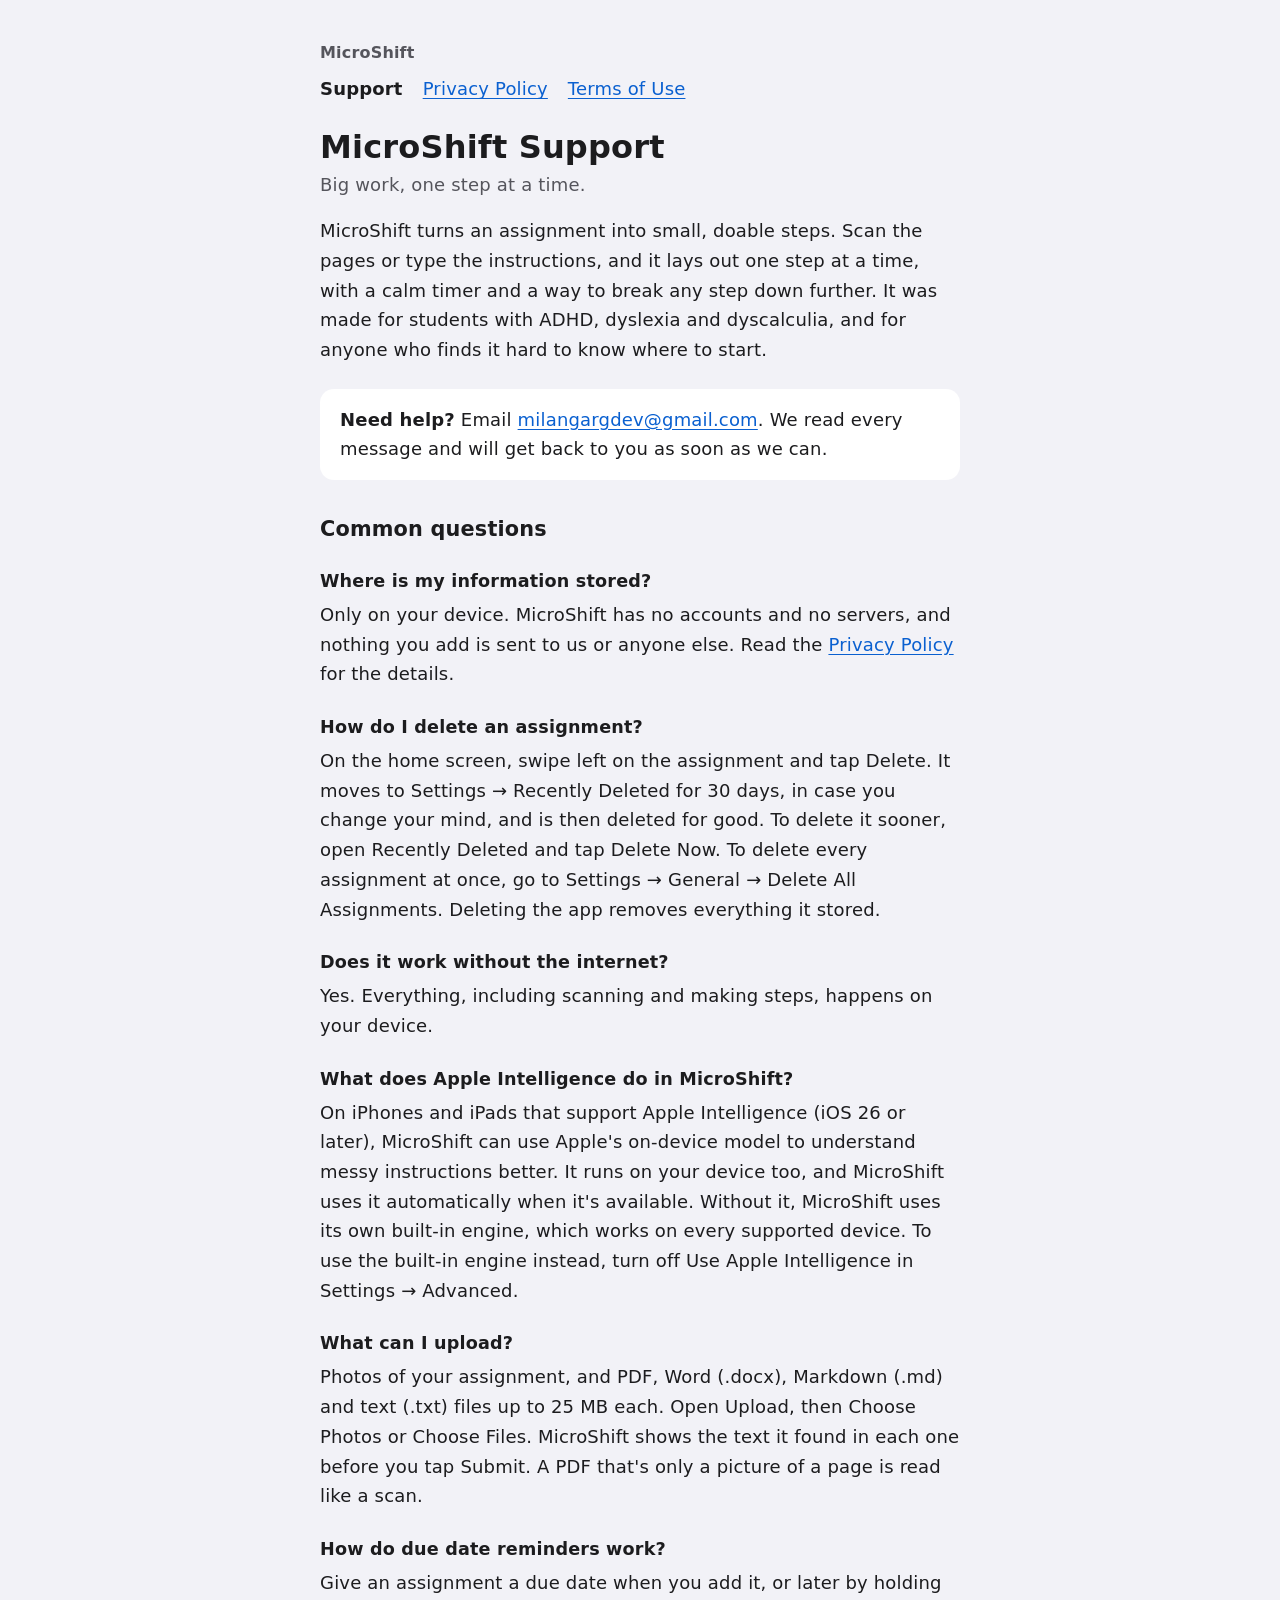
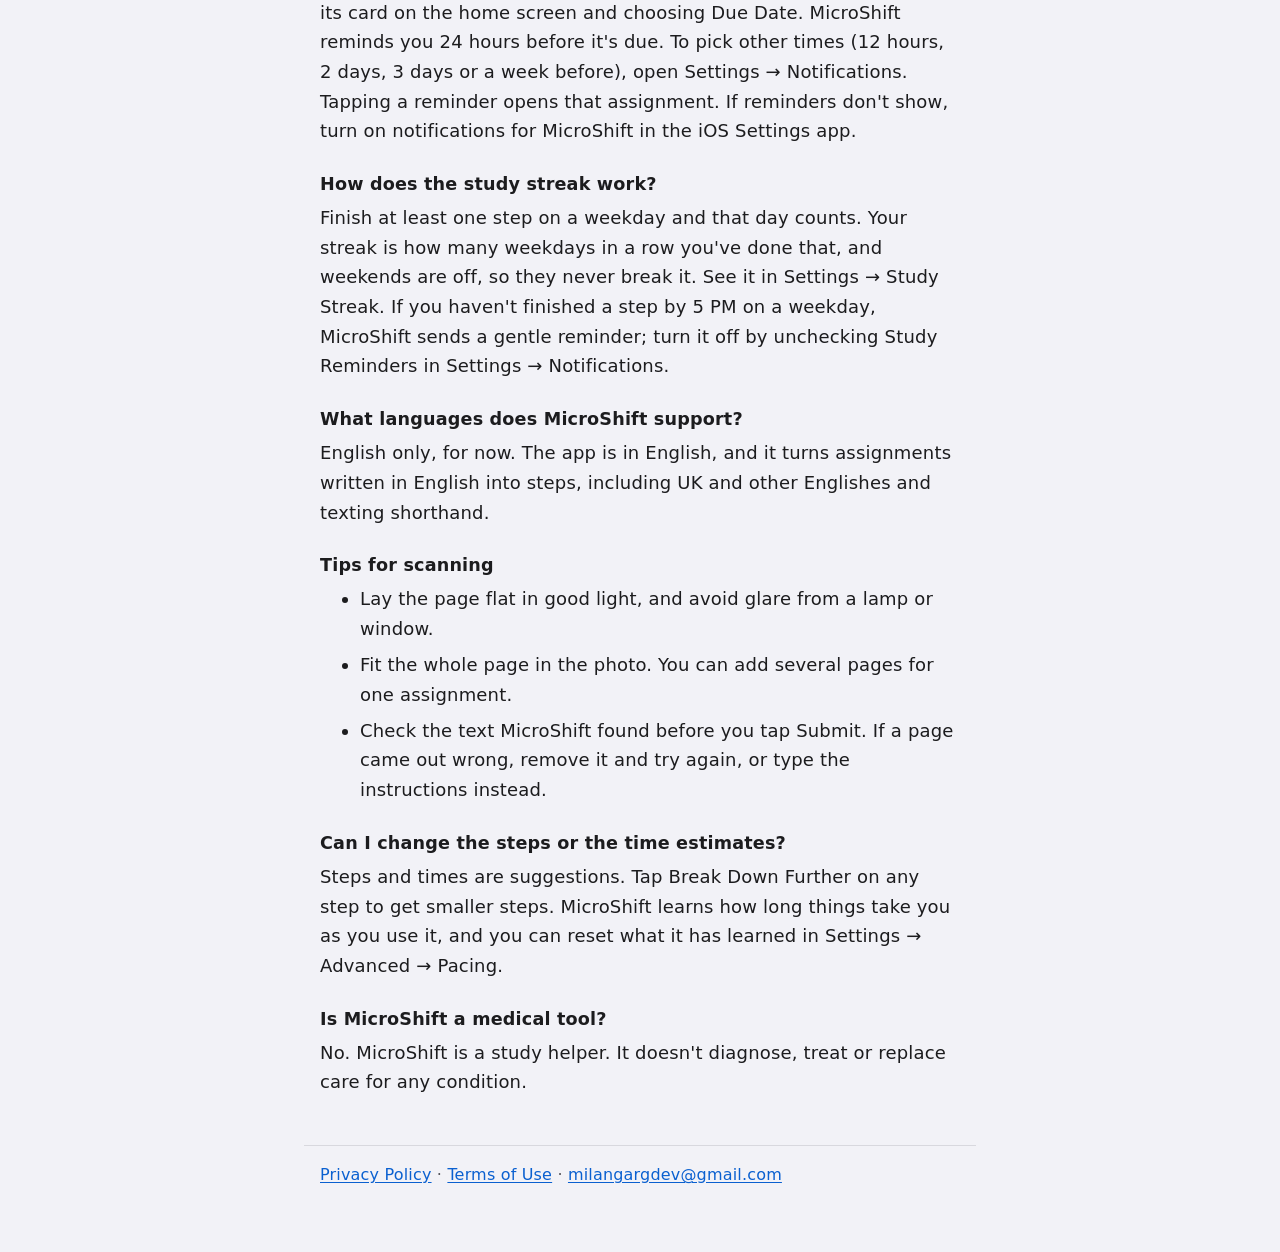
==== index.html @ d4e09f0f "Cover due dates, reminders and the study streak - Privacy policy: due dates and study days are store" ====
<!doctype html>
<html lang="en">
<head>
    <meta charset="utf-8">
    <meta name="viewport" content="width=device-width, initial-scale=1">
    <title>MicroShift Support</title>
    <meta name="description" content="Help and contact for MicroShift, the app that breaks big assignments into small steps.">
    <link rel="stylesheet" href="style.css">
</head>
<body>
    <header>
        <p class="app-name">MicroShift</p>
        <nav aria-label="Pages">
            <a href="./" aria-current="page">Support</a>
            <a href="privacy.html">Privacy Policy</a>
            <a href="terms.html">Terms of Use</a>
        </nav>
    </header>

    <main>
        <h1>MicroShift Support</h1>
        <p class="updated">Big work, one step at a time.</p>

        <p>MicroShift turns an assignment into small, doable steps. Scan the pages or type the instructions, and it lays out
            one step at a time, with a calm timer and a way to break any step down further. It was made for students with
            ADHD, dyslexia and dyscalculia, and for anyone who finds it hard to know where to start.</p>

        <div class="summary">
            <p><strong>Need help?</strong> Email <a href="mailto:milangargdev@gmail.com">milangargdev@gmail.com</a>. We read
                every message and will get back to you as soon as we can.</p>
        </div>

        <h2>Common questions</h2>

        <h3>Where is my information stored?</h3>
        <p>Only on your device. MicroShift has no accounts and no servers, and nothing you add is sent to us or anyone
            else. Read the <a href="privacy.html">Privacy Policy</a> for the details.</p>

        <h3>How do I delete an assignment?</h3>
        <p>On the home screen, swipe left on the assignment and tap Delete. It moves to Settings → Recently Deleted for 30
            days, in case you change your mind, and is then deleted for good. To delete it sooner, open Recently Deleted
            and tap Delete Now. To delete every assignment at once, go to Settings → General → Delete All Assignments.
            Deleting the app removes everything it stored.</p>

        <h3>Does it work without the internet?</h3>
        <p>Yes. Everything, including scanning and making steps, happens on your device.</p>

        <h3>What does Apple Intelligence do in MicroShift?</h3>
        <p>On iPhones and iPads that support Apple Intelligence (iOS 26 or later), MicroShift can use Apple's on-device
            model to understand messy instructions better. It runs on your device too, and MicroShift uses it automatically
            when it's available. Without it, MicroShift uses its own built-in engine, which works on every supported
            device. To use the built-in engine instead, turn off Use Apple Intelligence in Settings → Advanced.</p>

        <h3>What can I upload?</h3>
        <p>Photos of your assignment, and PDF, Word (.docx), Markdown (.md) and text (.txt) files up to 25 MB each. Open
            Upload, then Choose Photos or Choose Files. MicroShift shows the text it found in each one before you tap
            Submit. A PDF that's only a picture of a page is read like a scan.</p>

        <h3>How do due date reminders work?</h3>
        <p>Give an assignment a due date when you add it, or later by holding its card on the home screen and choosing
            Due Date. MicroShift reminds you 24 hours before it's due. To pick other times (12 hours, 2 days, 3 days or a
            week before), open Settings → Notifications. Tapping a reminder opens that assignment. If reminders don't
            show, turn on notifications for MicroShift in the iOS Settings app.</p>

        <h3>How does the study streak work?</h3>
        <p>Finish at least one step on a weekday and that day counts. Your streak is how many weekdays in a row you've
            done that, and weekends are off, so they never break it. See it in Settings → Study Streak. If you haven't
            finished a step by 5 PM on a weekday, MicroShift sends a gentle reminder; turn it off by unchecking Study
            Reminders in Settings → Notifications.</p>

        <h3>What languages does MicroShift support?</h3>
        <p>English only, for now. The app is in English, and it turns assignments written in English into steps,
            including UK and other Englishes and texting shorthand.</p>

        <h3>Tips for scanning</h3>
        <ul>
            <li>Lay the page flat in good light, and avoid glare from a lamp or window.</li>
            <li>Fit the whole page in the photo. You can add several pages for one assignment.</li>
            <li>Check the text MicroShift found before you tap Submit. If a page came out wrong, remove it and try again,
                or type the instructions instead.</li>
        </ul>

        <h3>Can I change the steps or the time estimates?</h3>
        <p>Steps and times are suggestions. Tap Break Down Further on any step to get smaller steps. MicroShift learns how
            long things take you as you use it, and you can reset what it has learned in Settings → Advanced → Pacing.</p>

        <h3>Is MicroShift a medical tool?</h3>
        <p>No. MicroShift is a study helper. It doesn't diagnose, treat or replace care for any condition.</p>
    </main>

    <footer>
        <p><a href="privacy.html">Privacy Policy</a> · <a href="terms.html">Terms of Use</a> ·
            <a href="mailto:milangargdev@gmail.com">milangargdev@gmail.com</a></p>
    </footer>
</body>
</html>
---- style.css ----
/* MicroShift support and legal pages. Plain, high-contrast and easy to
   read: system font, generous spacing, one narrow column. */

:root {
    --text: #1c1c1e;
    --secondary: #55555c;
    --background: #f2f2f7;
    --card: #ffffff;
    --accent: #0a60d0;
    --rule: #d8d8de;
    color-scheme: light dark;
}

@media (prefers-color-scheme: dark) {
    :root {
        --text: #f2f2f7;
        --secondary: #b4b4bc;
        --background: #000000;
        --card: #1c1c1e;
        --accent: #5aa9ff;
        --rule: #3a3a3e;
    }
}

* {
    box-sizing: border-box;
}

body {
    margin: 0;
    background: var(--background);
    color: var(--text);
    font-family: -apple-system, BlinkMacSystemFont, "Segoe UI", system-ui, sans-serif;
    font-size: 1.125rem;
    line-height: 1.65;
    letter-spacing: 0.01em;
}

header,
main,
footer {
    max-width: 42rem;
    margin: 0 auto;
    padding: 0 16px;
}

header {
    padding-top: 2.5rem;
}

.app-name {
    margin: 0;
    font-size: 1rem;
    font-weight: 600;
    color: var(--secondary);
}

nav {
    display: flex;
    flex-wrap: wrap;
    gap: 0.25rem 1.25rem;
    margin-top: 0.5rem;
}

nav a[aria-current="page"] {
    color: var(--text);
    text-decoration: none;
    font-weight: 600;
}

h1 {
    font-size: 2rem;
    line-height: 1.2;
    margin: 1.5rem 0 0.25rem;
}

h2 {
    font-size: 1.3rem;
    line-height: 1.3;
    margin: 2.25rem 0 0.5rem;
}

h3 {
    font-size: 1.1rem;
    margin: 1.5rem 0 0.25rem;
}

p,
ul {
    margin: 0 0 1rem;
}

li {
    margin-bottom: 0.4rem;
}

a {
    color: var(--accent);
    text-underline-offset: 0.15em;
}

.updated {
    color: var(--secondary);
    margin-top: 0;
}

.summary {
    background: var(--card);
    border-radius: 14px;
    padding: 1rem 1.25rem;
    margin: 1.5rem 0;
}

.summary p:last-child,
.summary ul:last-child {
    margin-bottom: 0;
}

footer {
    border-top: 1px solid var(--rule);
    margin-top: 3rem;
    padding-top: 1rem;
    padding-bottom: 3rem;
    color: var(--secondary);
    font-size: 1rem;
}
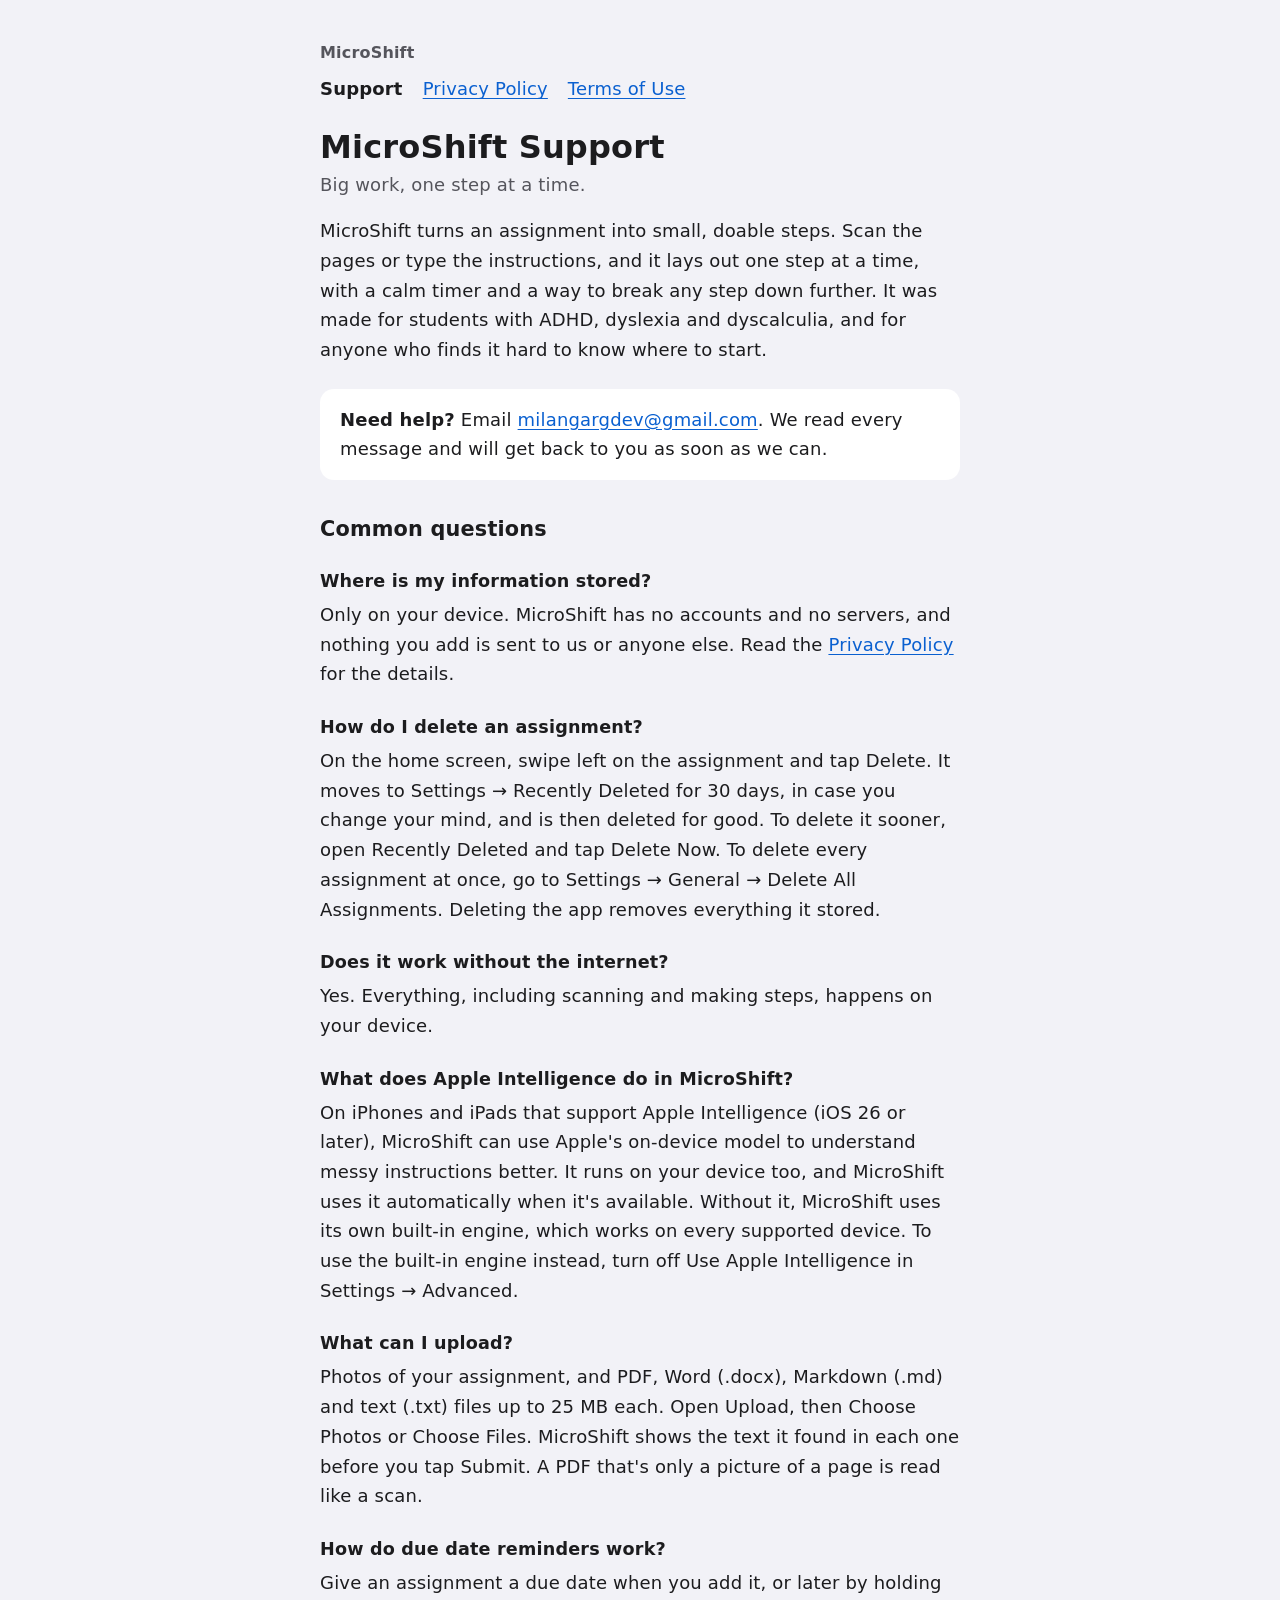
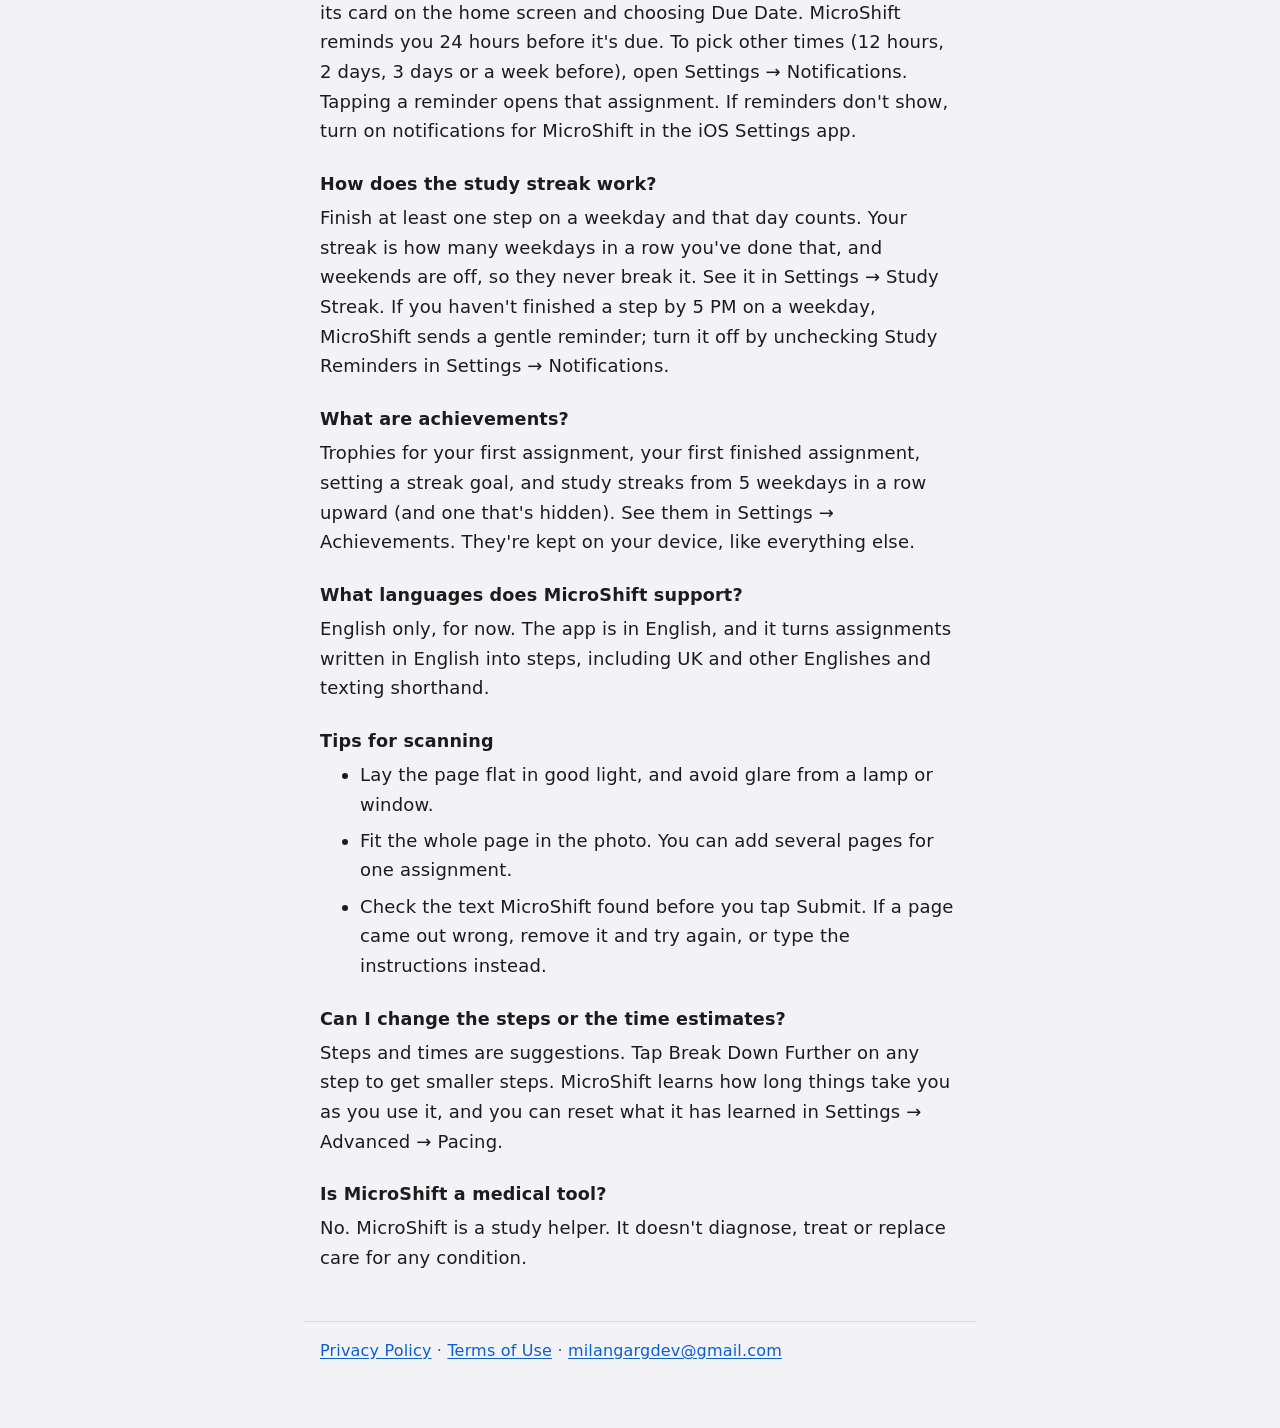
==== commit dcb1d54d: "Cover achievements and the streak goal - Privacy policy: the streak goal and earned achievements are" ====
--- a/index.html
+++ b/index.html
@@ -68,6 +68,11 @@
             finished a step by 5 PM on a weekday, MicroShift sends a gentle reminder; turn it off by unchecking Study
             Reminders in Settings → Notifications.</p>
 
+        <h3>What are achievements?</h3>
+        <p>Trophies for your first assignment, your first finished assignment, setting a streak goal, and study streaks
+            from 5 weekdays in a row upward (and one that's hidden). See them in Settings → Achievements. They're kept on
+            your device, like everything else.</p>
+
         <h3>What languages does MicroShift support?</h3>
         <p>English only, for now. The app is in English, and it turns assignments written in English into steps,
             including UK and other Englishes and texting shorthand.</p>
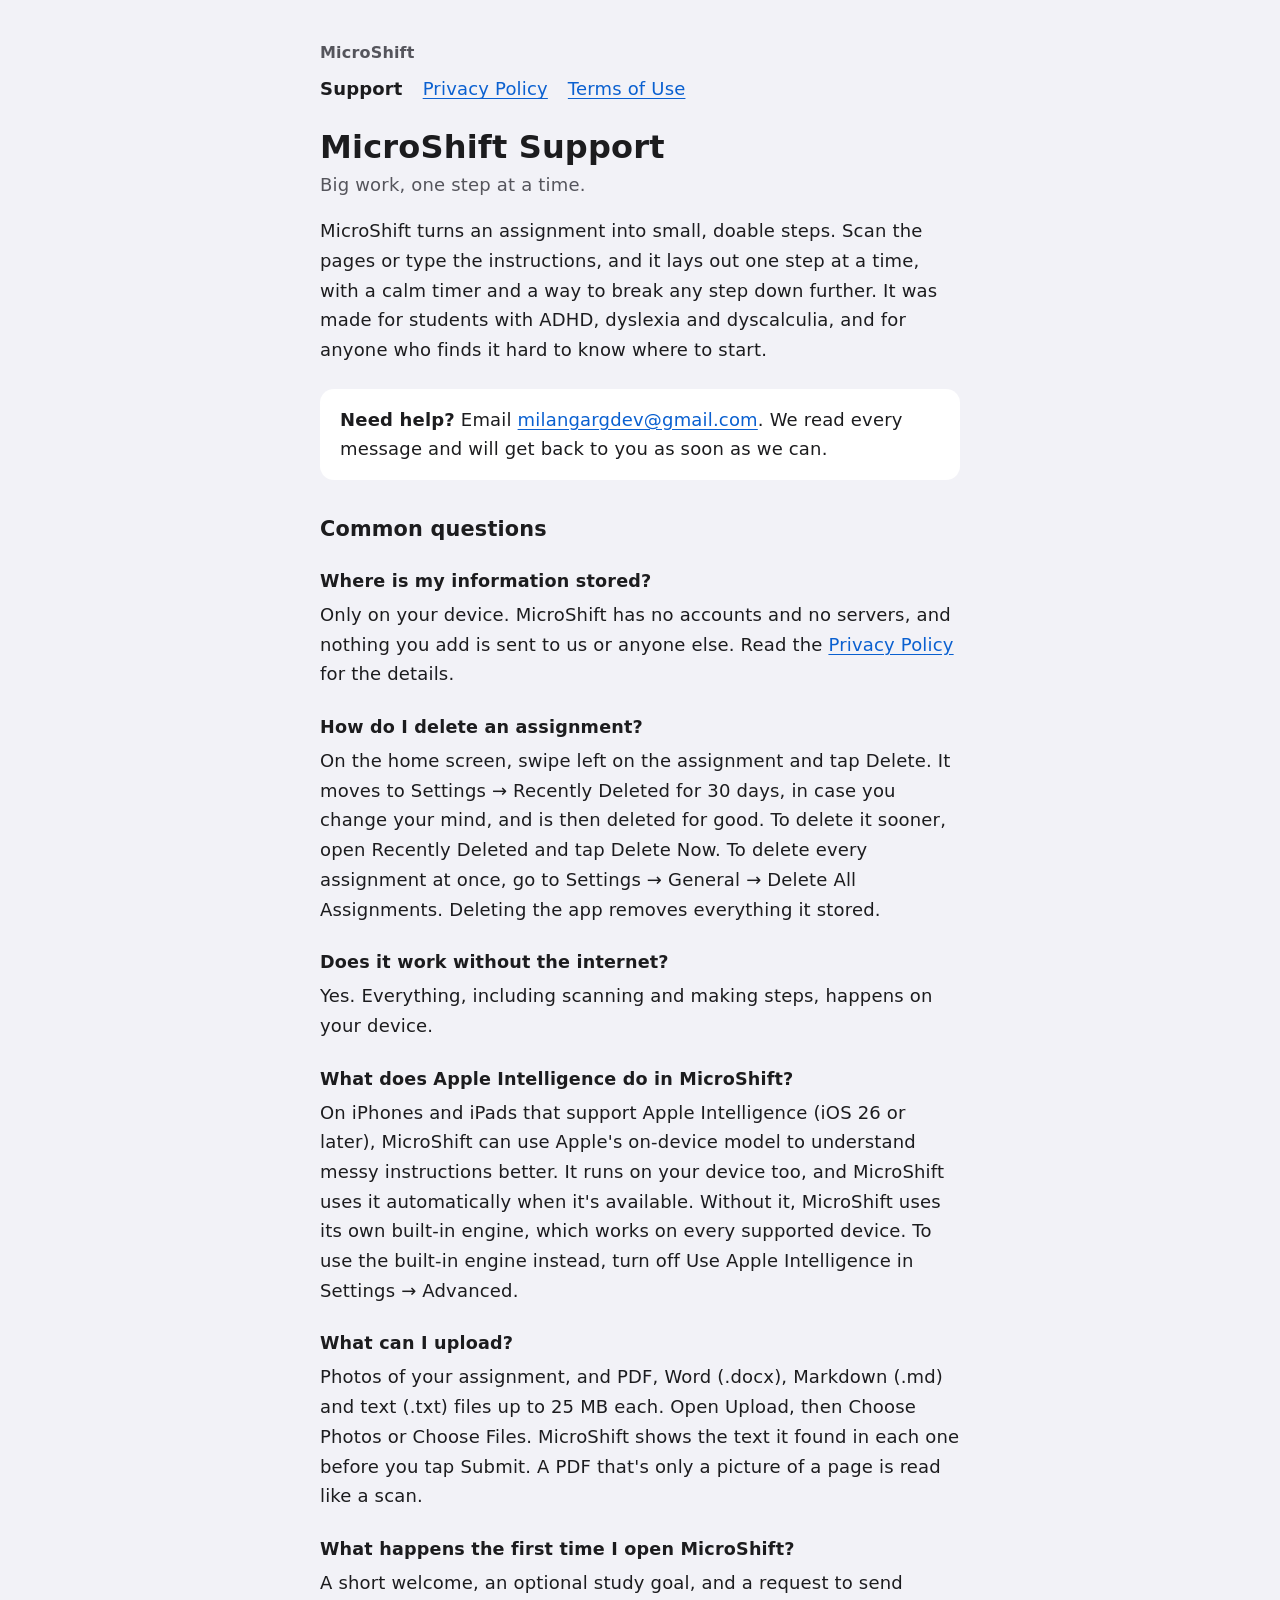
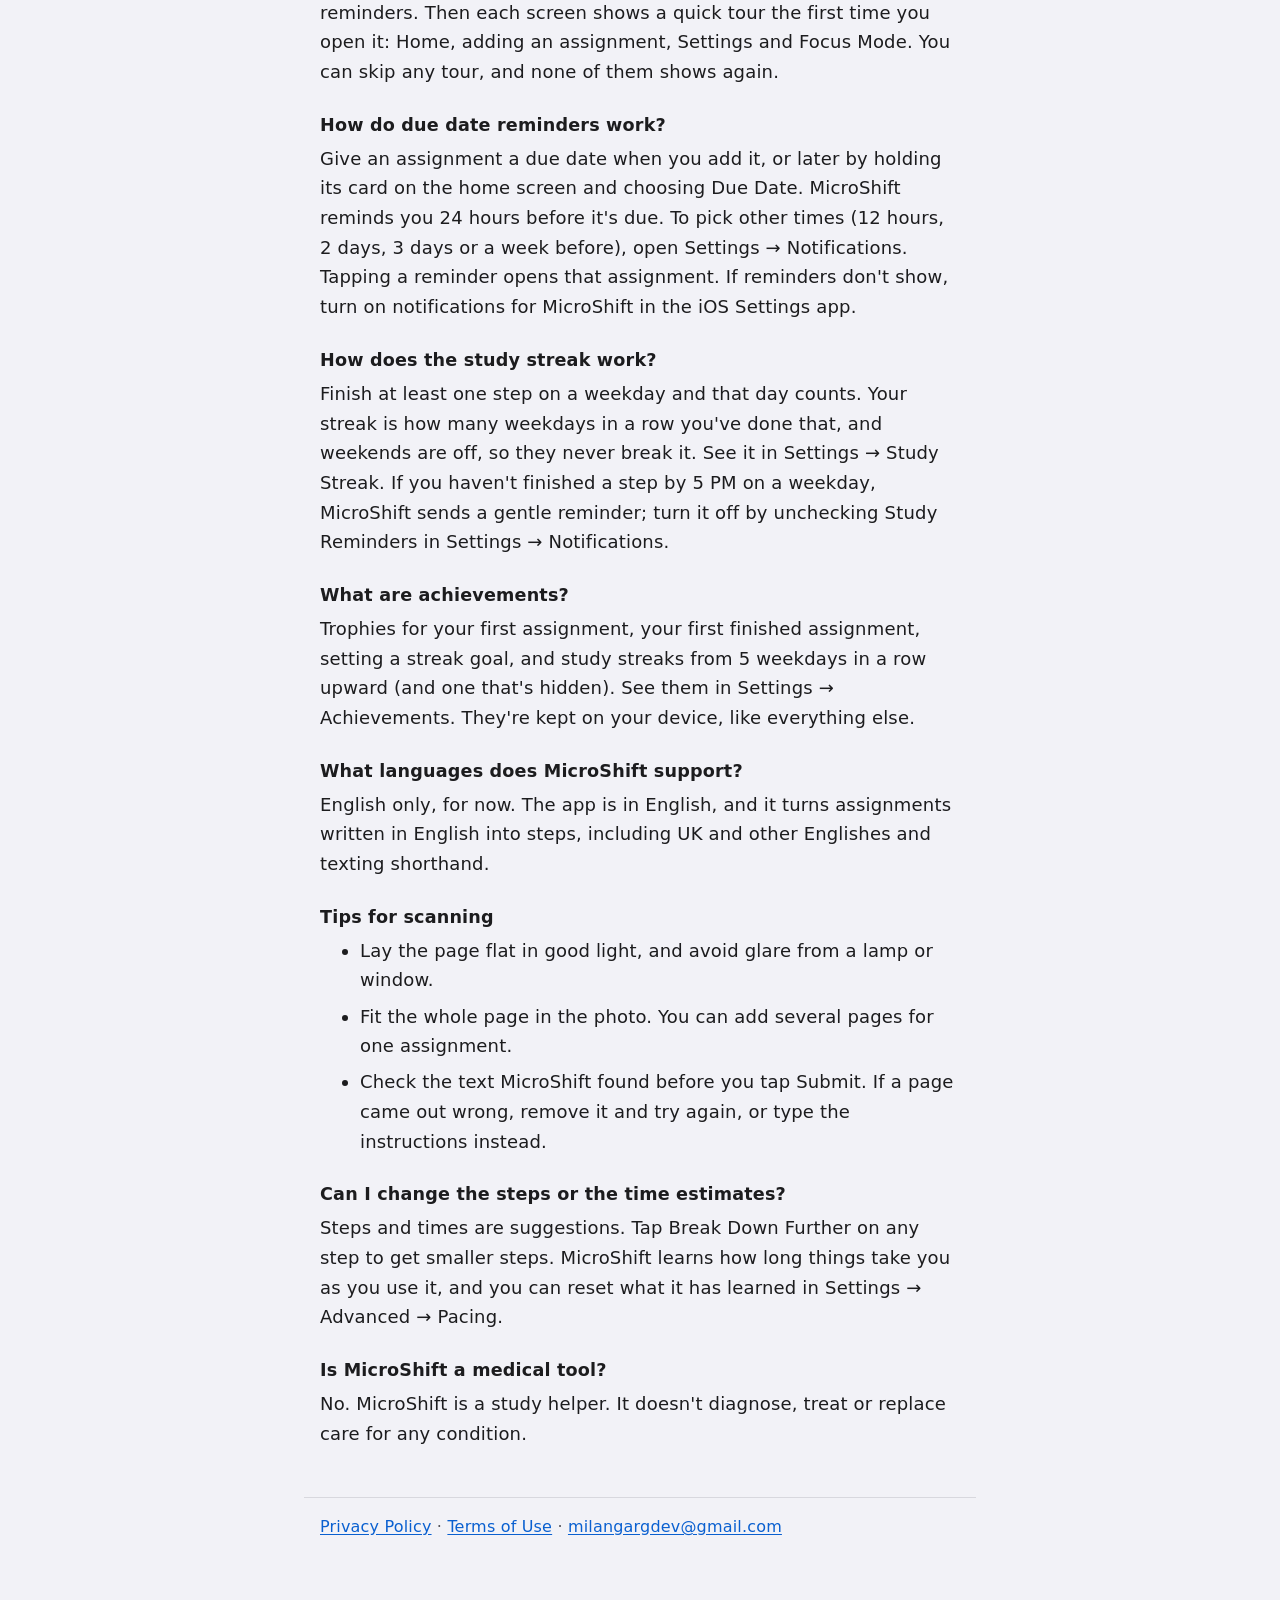
==== commit 6932c71c: "Add a first-launch note to the FAQ Co-Authored-By: Claude Opus 5.5 <noreply@anthropic.com>" ====
--- a/index.html
+++ b/index.html
@@ -56,6 +56,11 @@
             Upload, then Choose Photos or Choose Files. MicroShift shows the text it found in each one before you tap
             Submit. A PDF that's only a picture of a page is read like a scan.</p>
 
+        <h3>What happens the first time I open MicroShift?</h3>
+        <p>A short welcome, an optional study goal, and a request to send reminders. Then each screen shows a quick tour
+            the first time you open it: Home, adding an assignment, Settings and Focus Mode. You can skip any tour, and
+            none of them shows again.</p>
+
         <h3>How do due date reminders work?</h3>
         <p>Give an assignment a due date when you add it, or later by holding its card on the home screen and choosing
             Due Date. MicroShift reminds you 24 hours before it's due. To pick other times (12 hours, 2 days, 3 days or a
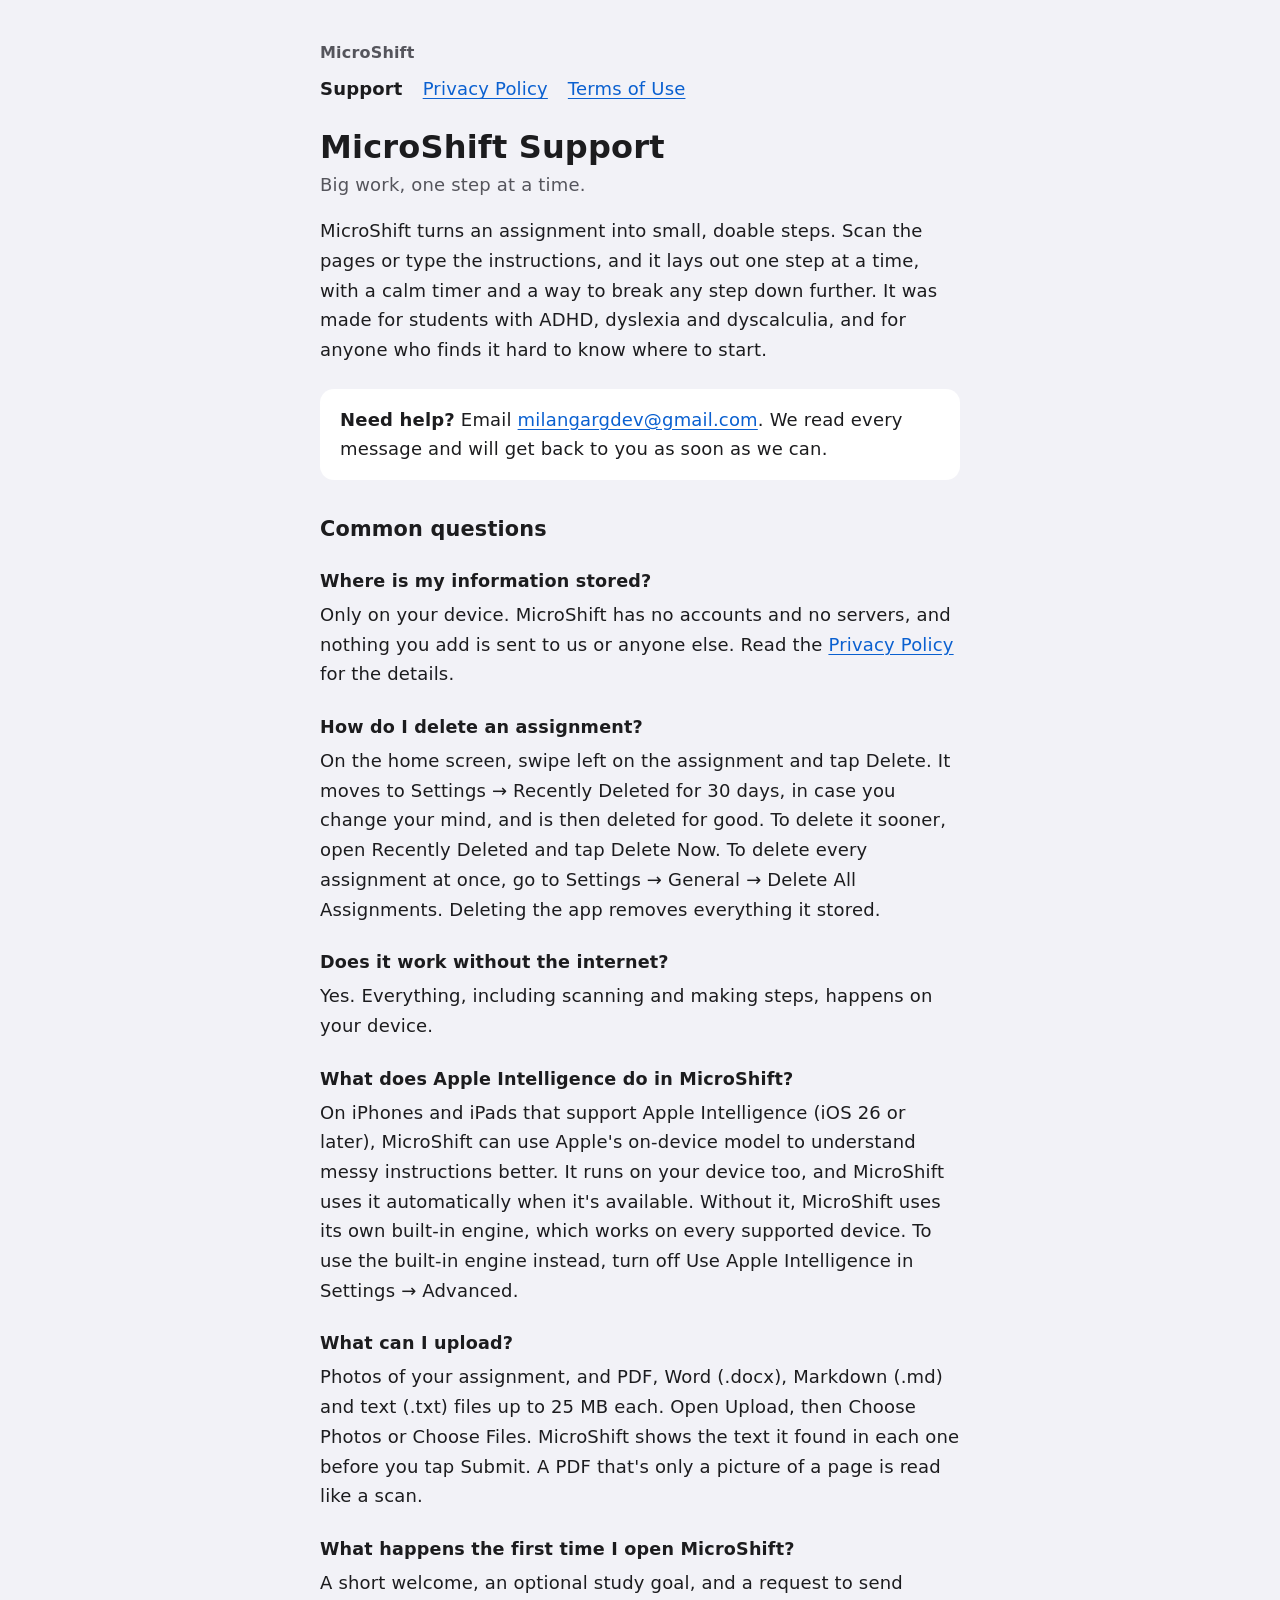
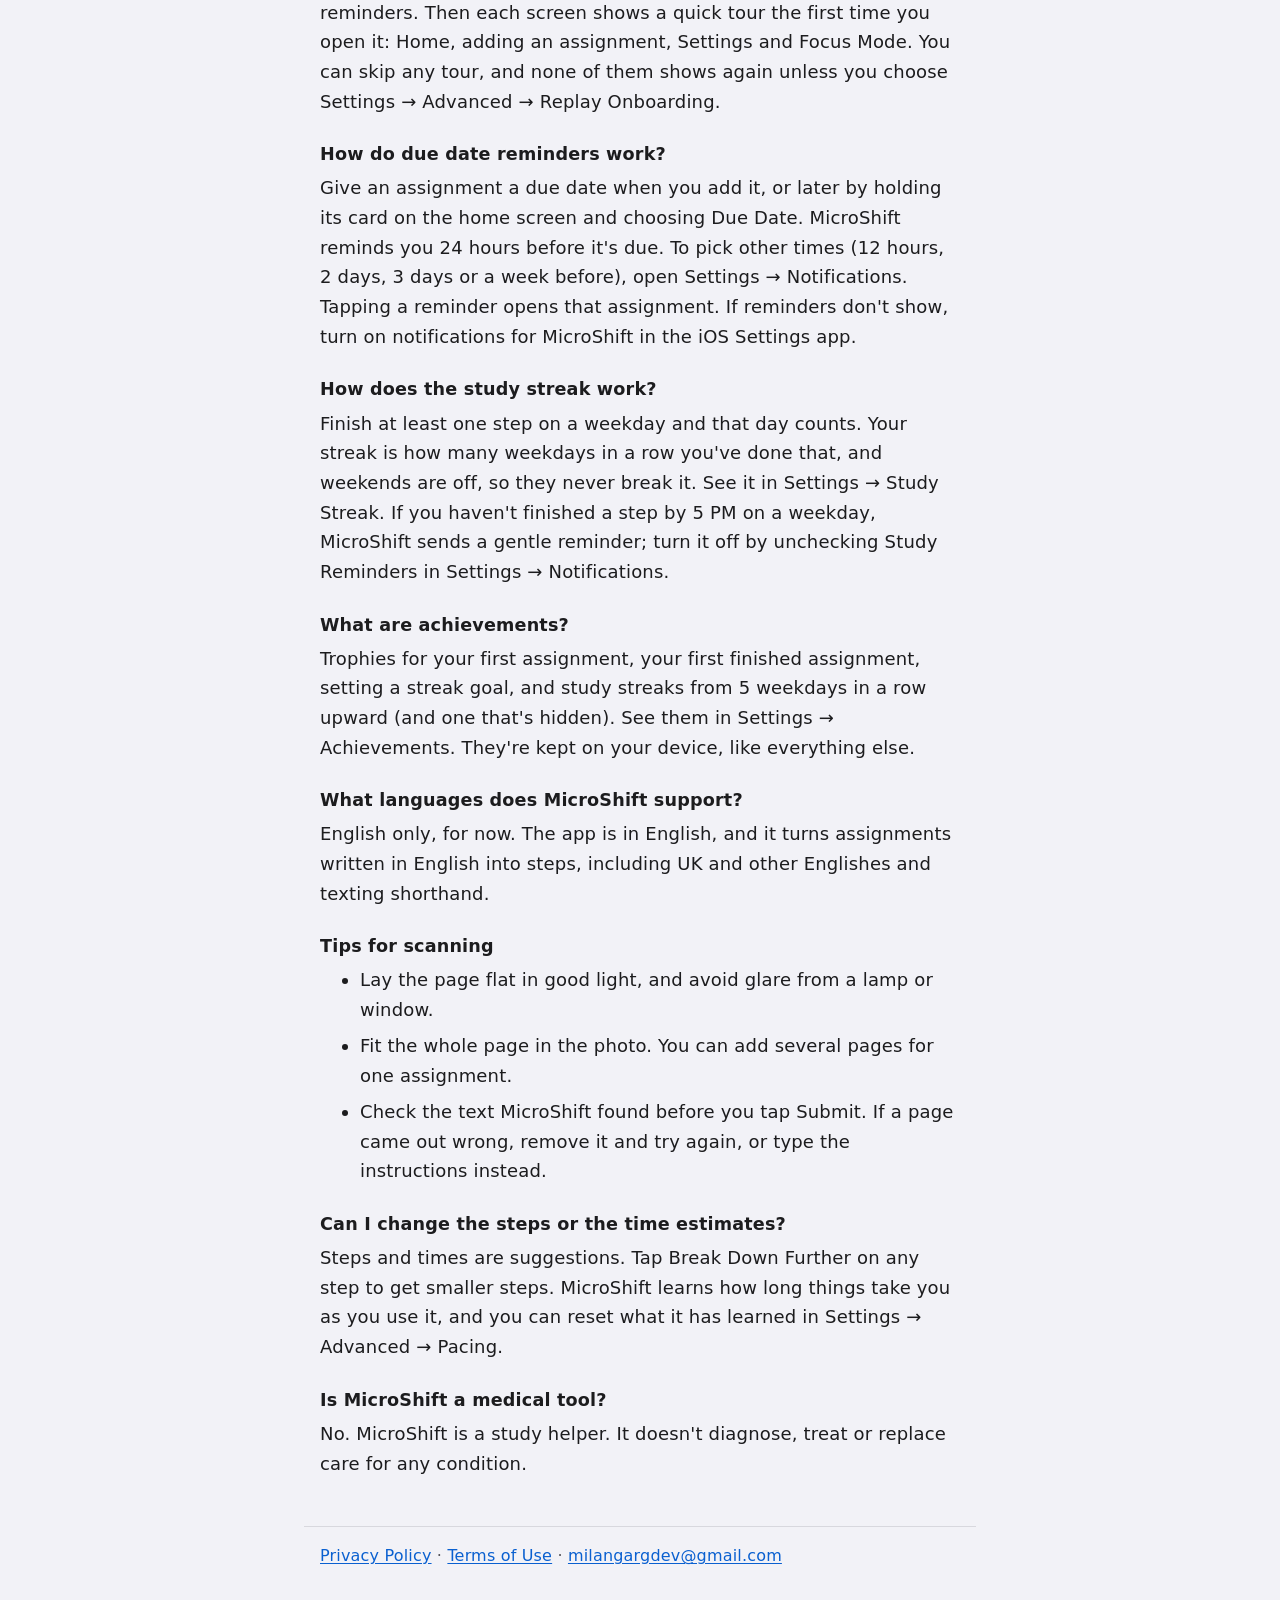
==== commit 8ebf5590: "FAQ: Replay Onboarding is in Settings → Advanced Co-Authored-By: Claude Opus 5.5 <noreply@anthropic." ====
--- a/index.html
+++ b/index.html
@@ -59,7 +59,7 @@
         <h3>What happens the first time I open MicroShift?</h3>
         <p>A short welcome, an optional study goal, and a request to send reminders. Then each screen shows a quick tour
             the first time you open it: Home, adding an assignment, Settings and Focus Mode. You can skip any tour, and
-            none of them shows again.</p>
+            none of them shows again unless you choose Settings → Advanced → Replay Onboarding.</p>
 
         <h3>How do due date reminders work?</h3>
         <p>Give an assignment a due date when you add it, or later by holding its card on the home screen and choosing
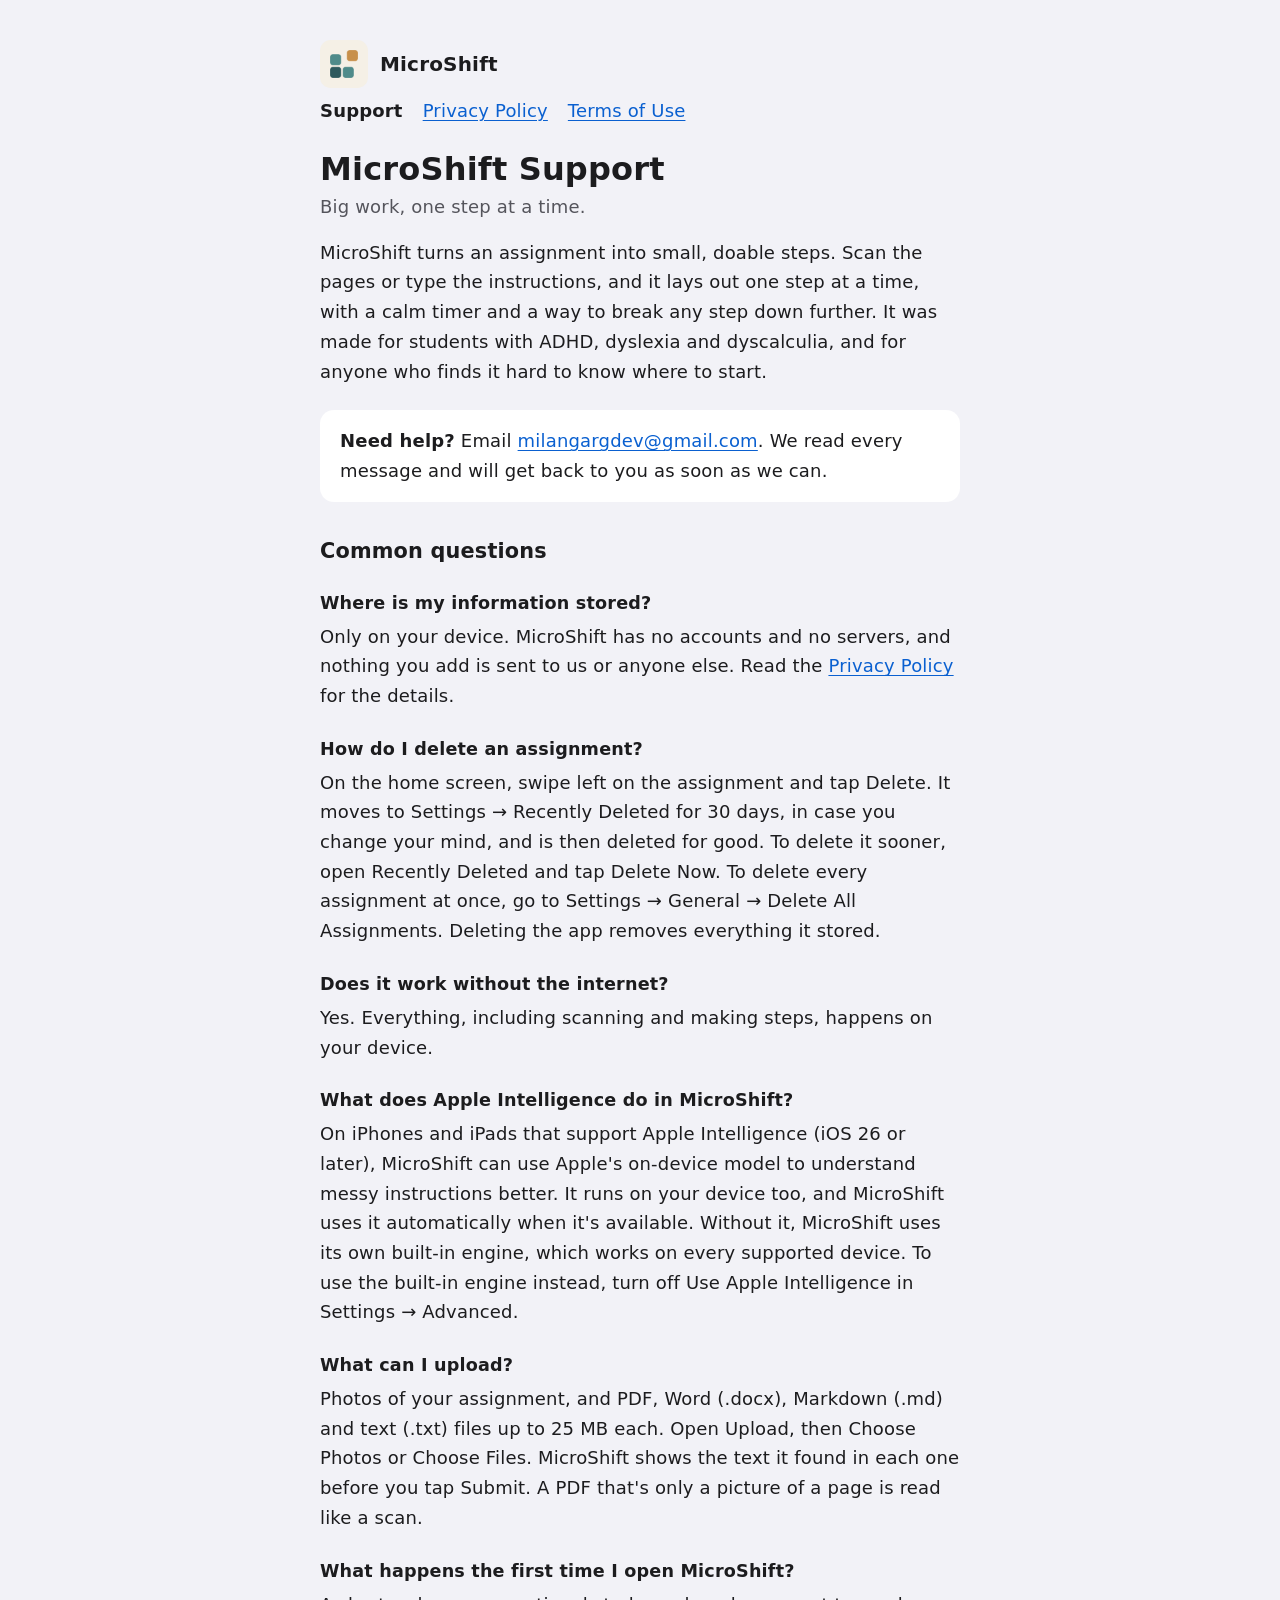
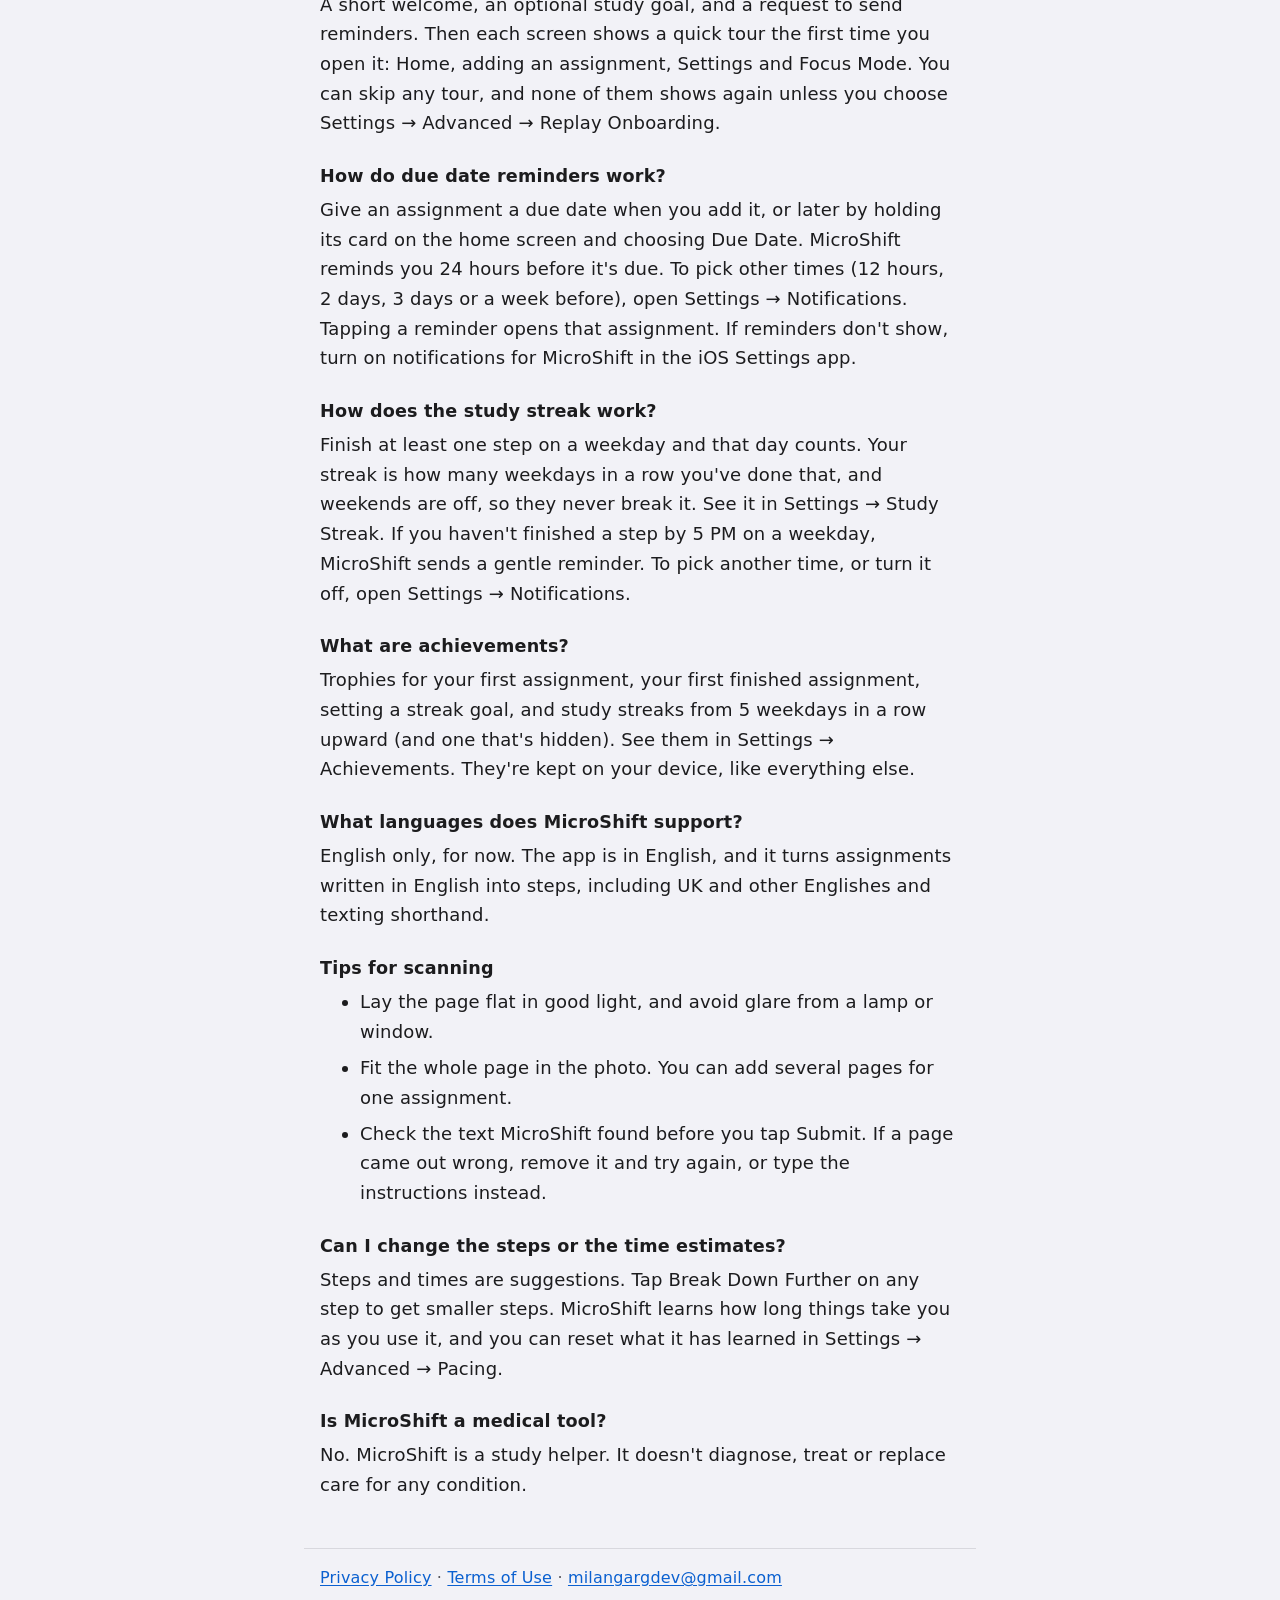
==== commit 1d18eb71: "Add the MicroShift logo, and the study reminder's chosen time Each page's header shows the app's log" ====
--- a/index.html
+++ b/index.html
@@ -6,10 +6,20 @@
     <title>MicroShift Support</title>
     <meta name="description" content="Help and contact for MicroShift, the app that breaks big assignments into small steps.">
     <link rel="stylesheet" href="style.css">
+    <link rel="icon" type="image/png" href="images/favicon-light.png" media="(prefers-color-scheme: light)">
+    <link rel="icon" type="image/png" href="images/favicon-dark.png" media="(prefers-color-scheme: dark)">
+    <link rel="apple-touch-icon" href="images/apple-touch-icon.png">
 </head>
 <body>
     <header>
-        <p class="app-name">MicroShift</p>
+        <p class="app-name">
+            <!-- The app's logo, light or dark to match the device. The name beside it says what it is. -->
+            <picture>
+                <source srcset="images/logo-dark.png" media="(prefers-color-scheme: dark)">
+                <img src="images/logo-light.png" alt="" width="48" height="48">
+            </picture>
+            MicroShift
+        </p>
         <nav aria-label="Pages">
             <a href="./" aria-current="page">Support</a>
             <a href="privacy.html">Privacy Policy</a>
@@ -70,8 +80,8 @@
         <h3>How does the study streak work?</h3>
         <p>Finish at least one step on a weekday and that day counts. Your streak is how many weekdays in a row you've
             done that, and weekends are off, so they never break it. See it in Settings → Study Streak. If you haven't
-            finished a step by 5 PM on a weekday, MicroShift sends a gentle reminder; turn it off by unchecking Study
-            Reminders in Settings → Notifications.</p>
+            finished a step by 5 PM on a weekday, MicroShift sends a gentle reminder. To pick another time, or turn it
+            off, open Settings → Notifications.</p>
 
         <h3>What are achievements?</h3>
         <p>Trophies for your first assignment, your first finished assignment, setting a streak goal, and study streaks
--- a/style.css
+++ b/style.css
@@ -49,10 +49,21 @@
 }
 
 .app-name {
+    display: flex;
+    align-items: center;
+    gap: 0.75rem;
     margin: 0;
-    font-size: 1rem;
+    font-size: 1.25rem;
     font-weight: 600;
-    color: var(--secondary);
+    color: var(--text);
+}
+
+/* Rounded like the app icon on a Home Screen. */
+.app-name img {
+    display: block;
+    width: 48px;
+    height: 48px;
+    border-radius: 22.5%;
 }
 
 nav {
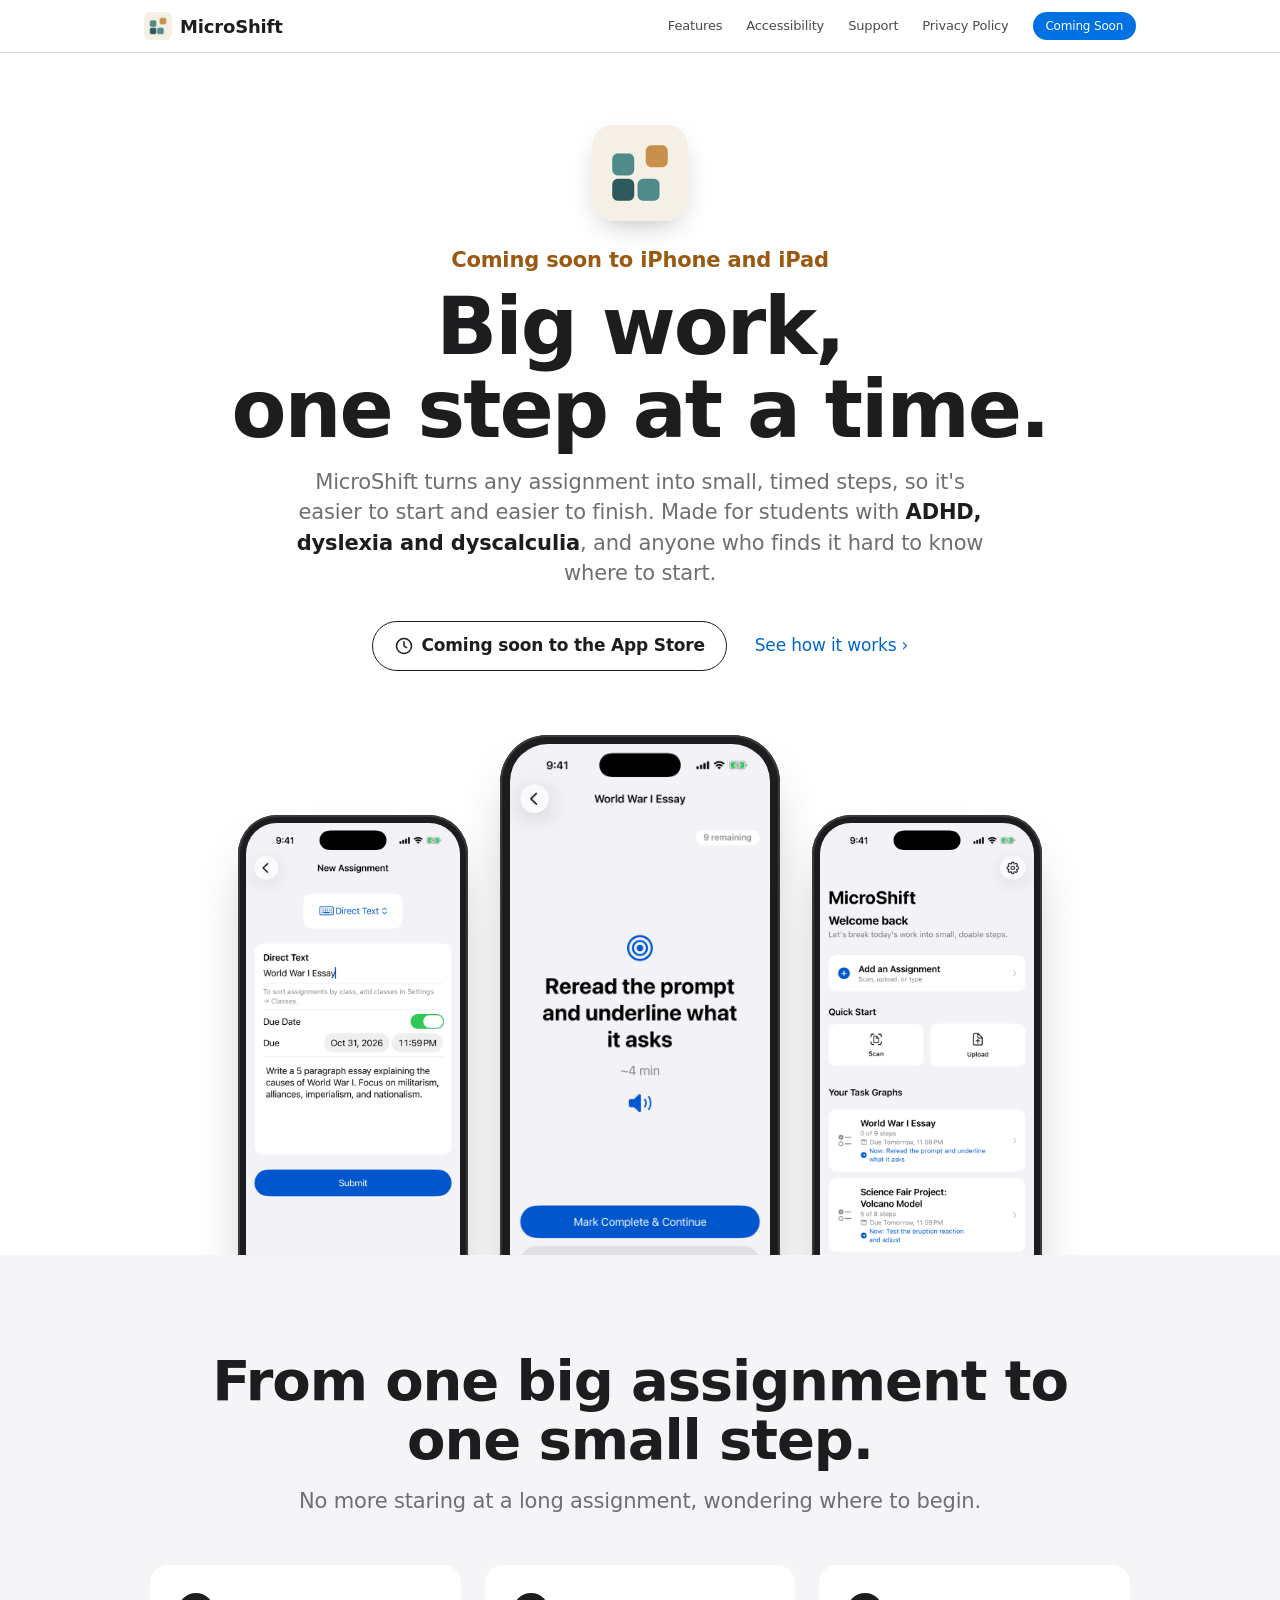
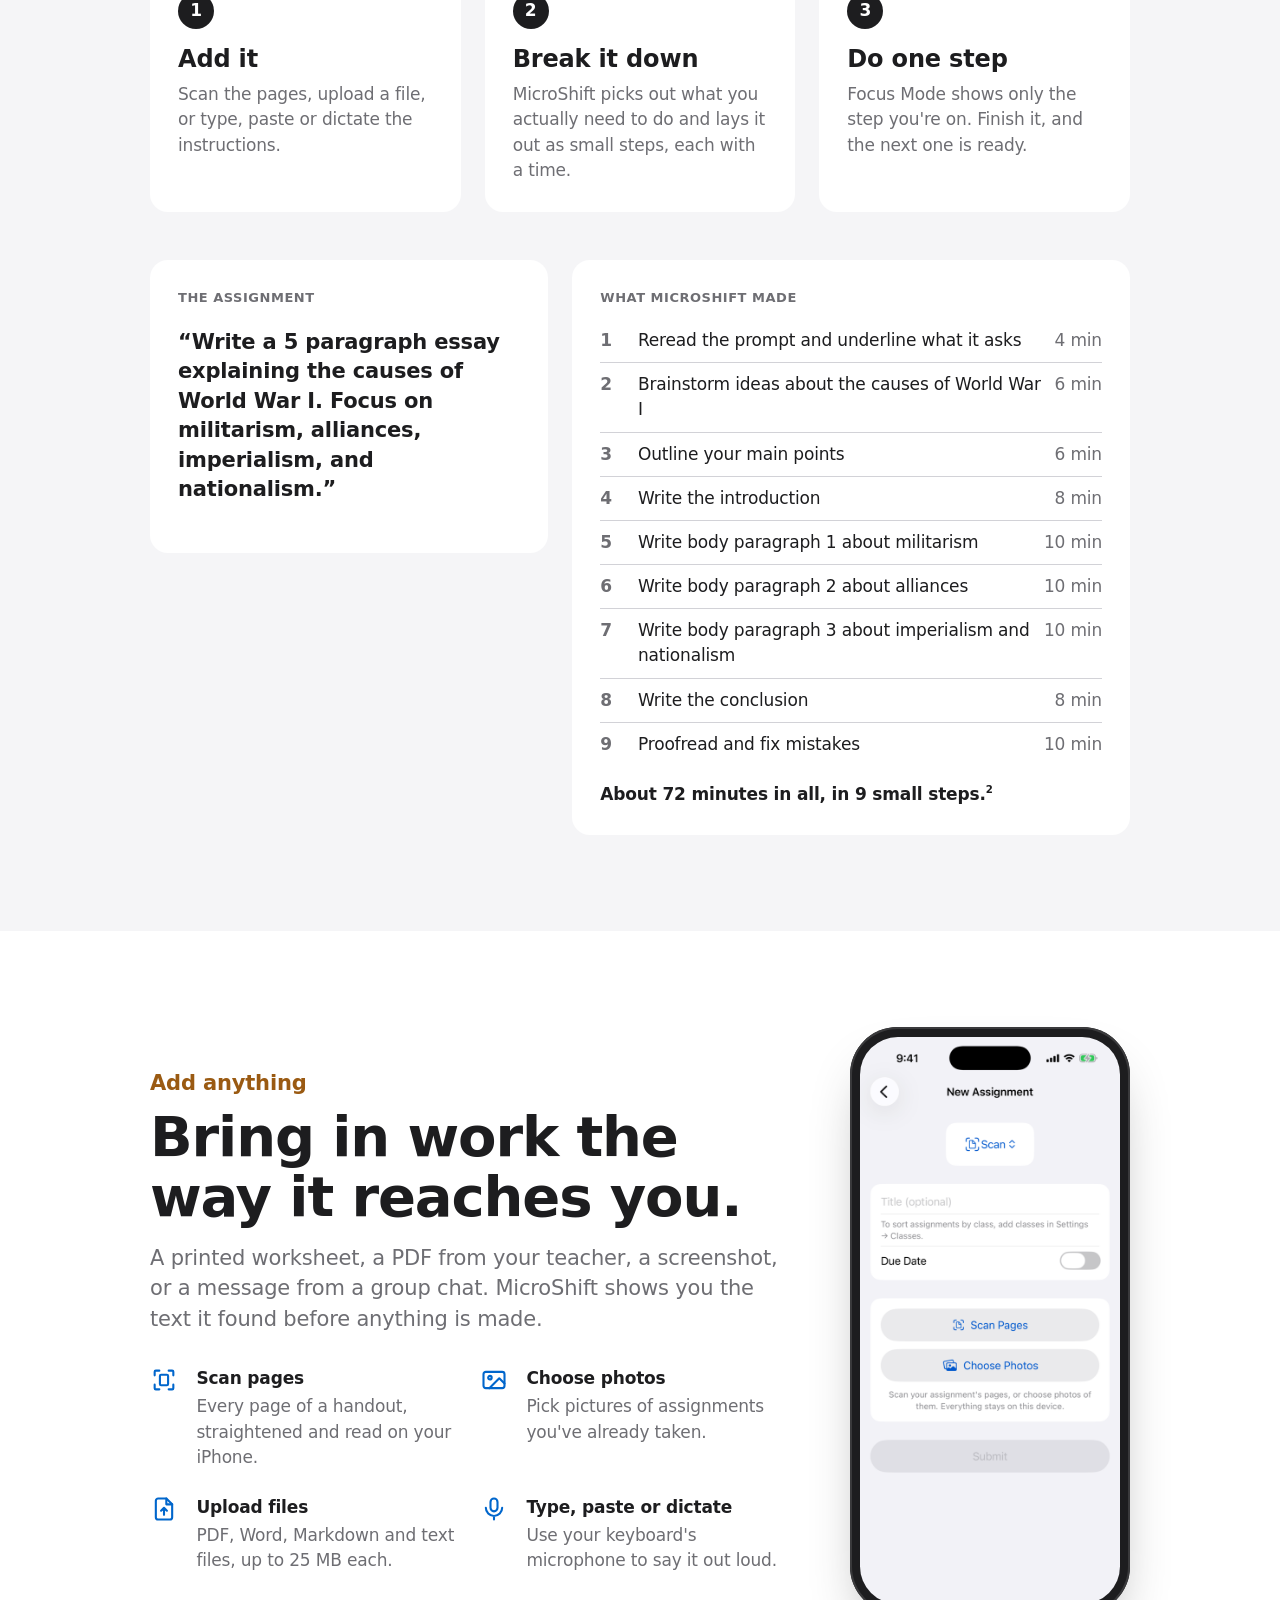
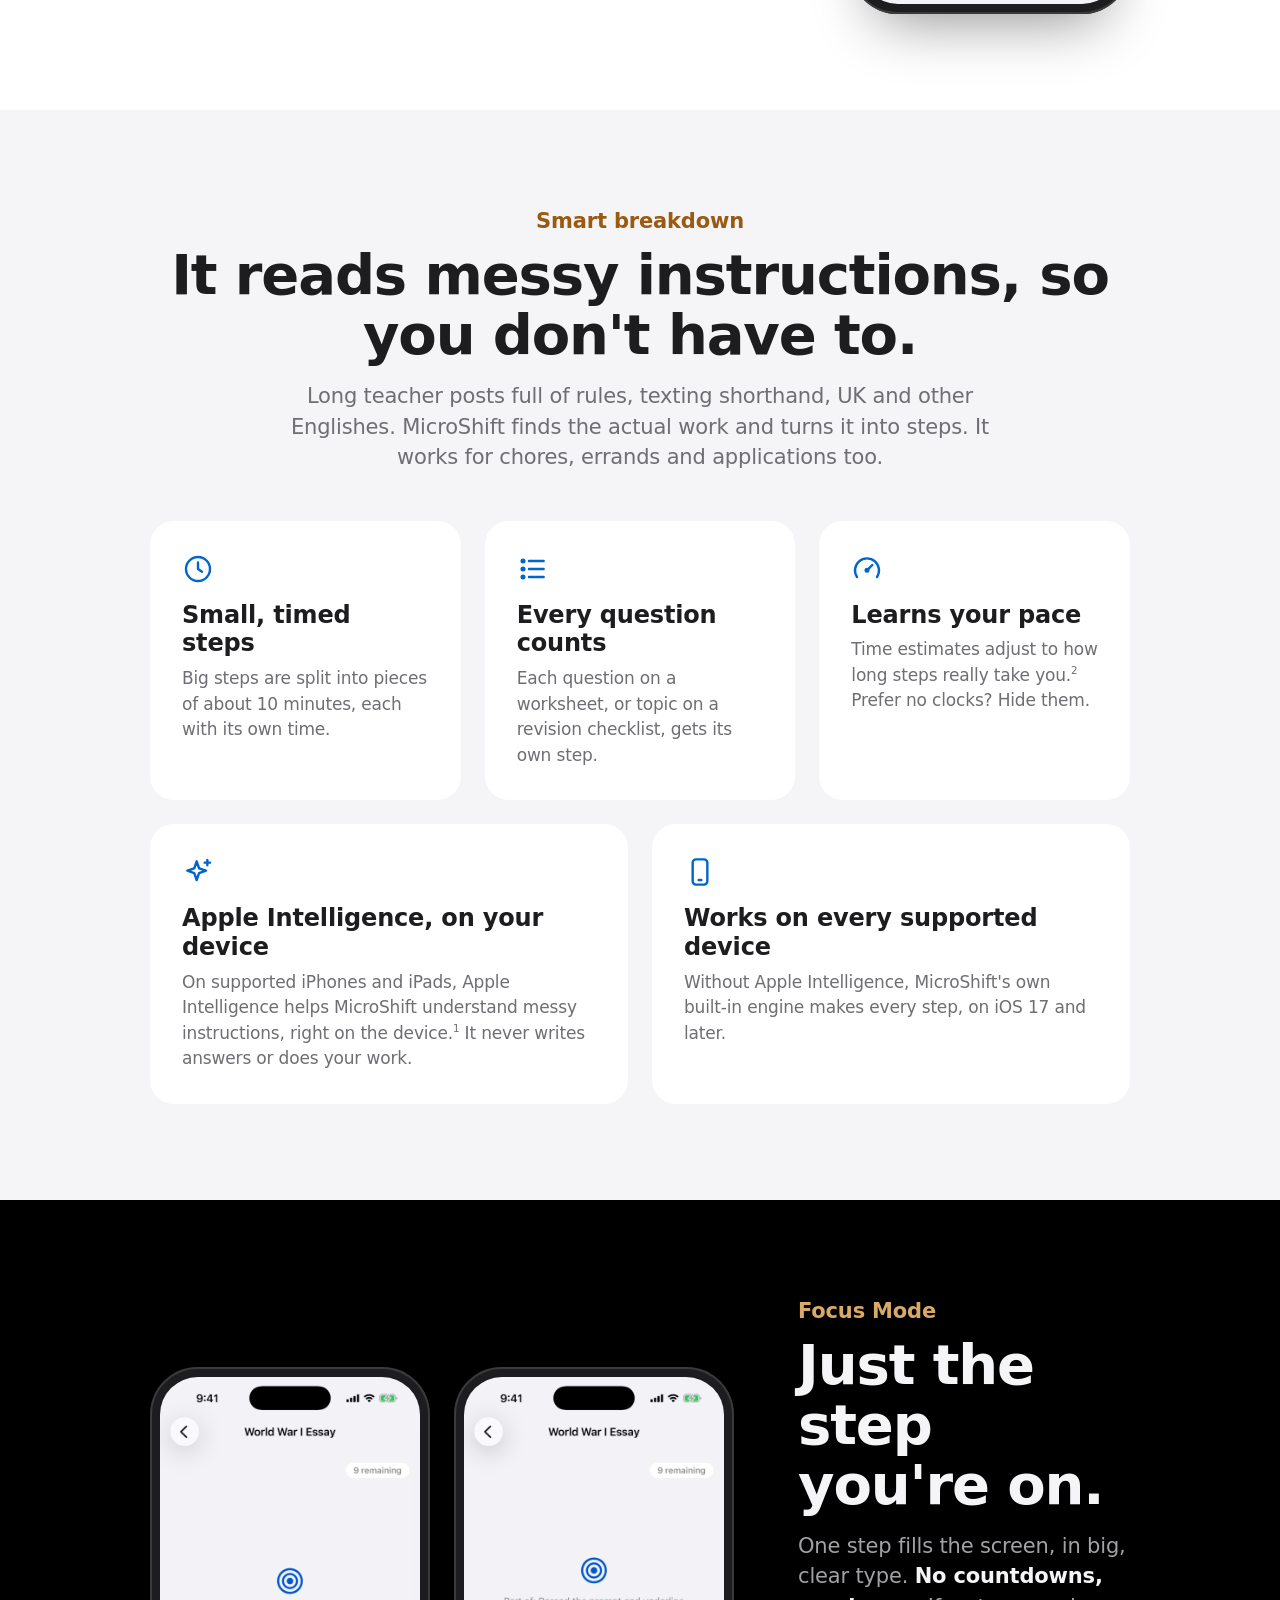
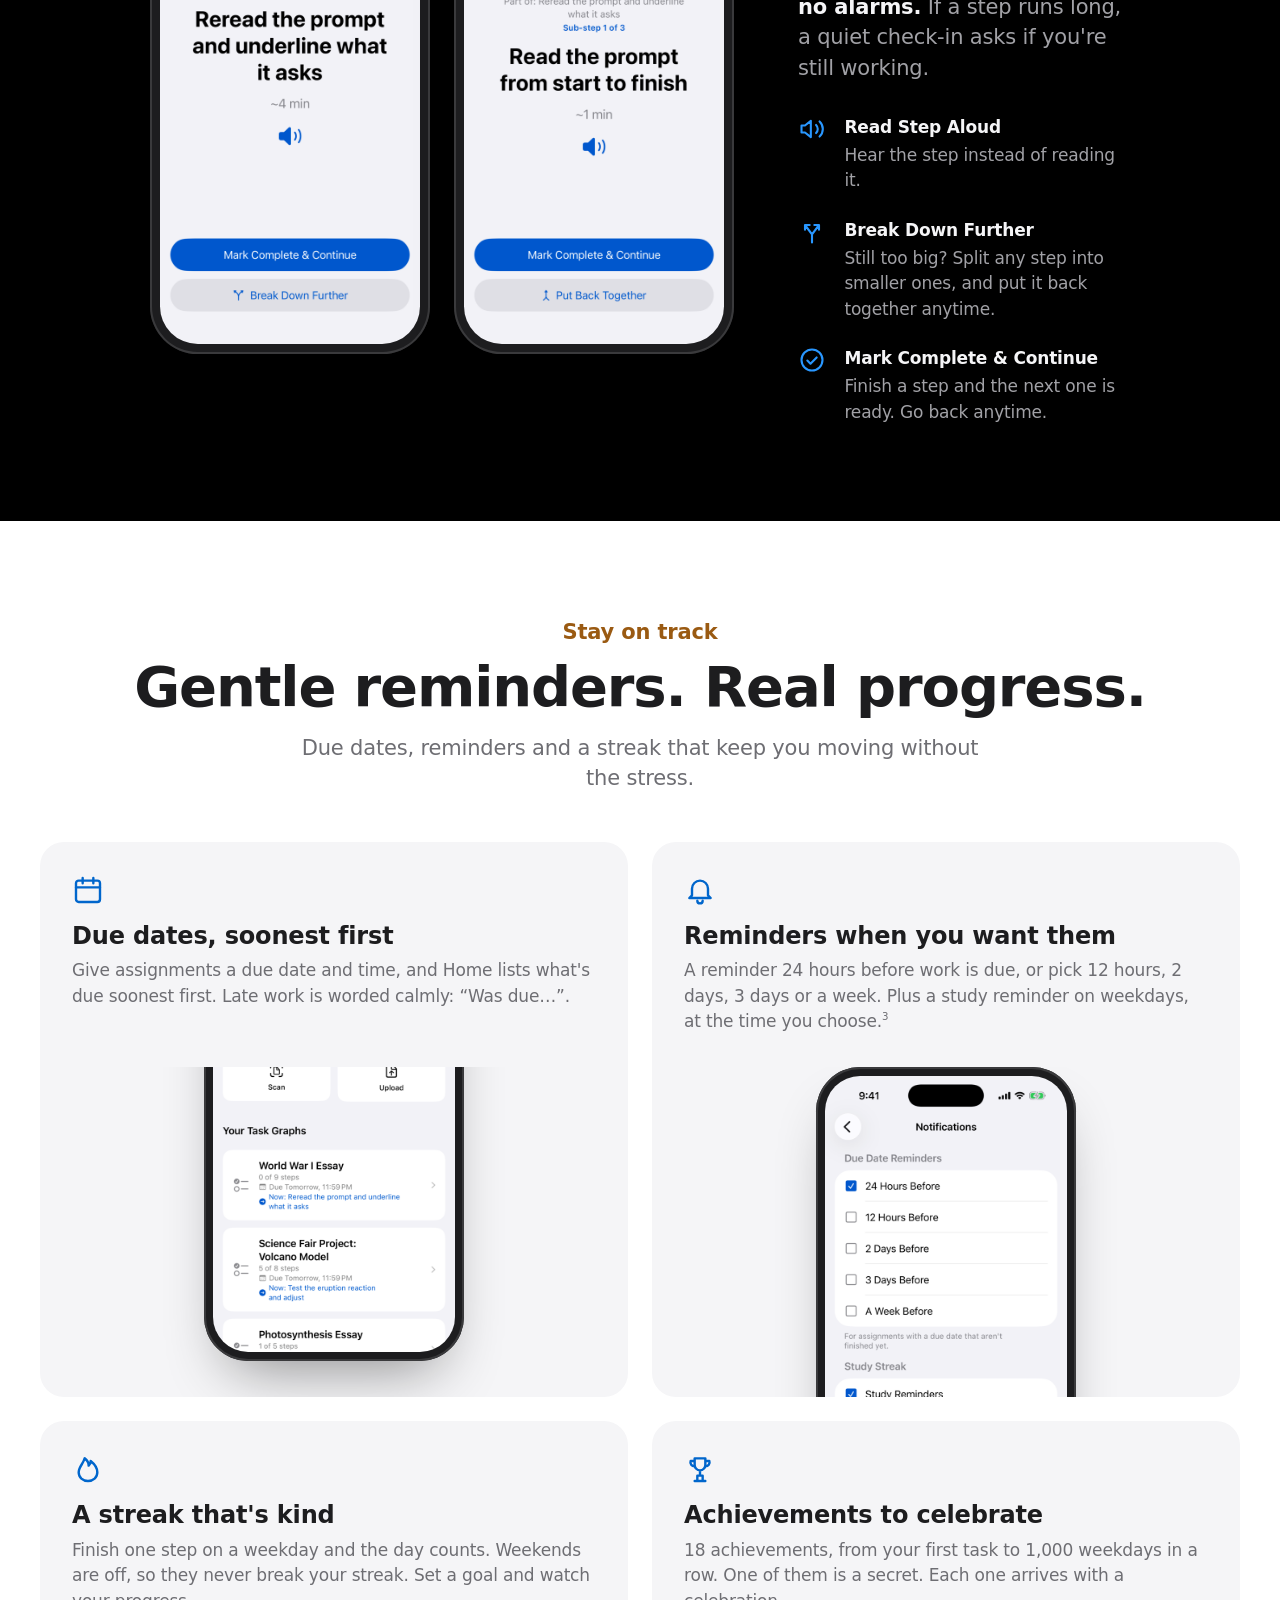
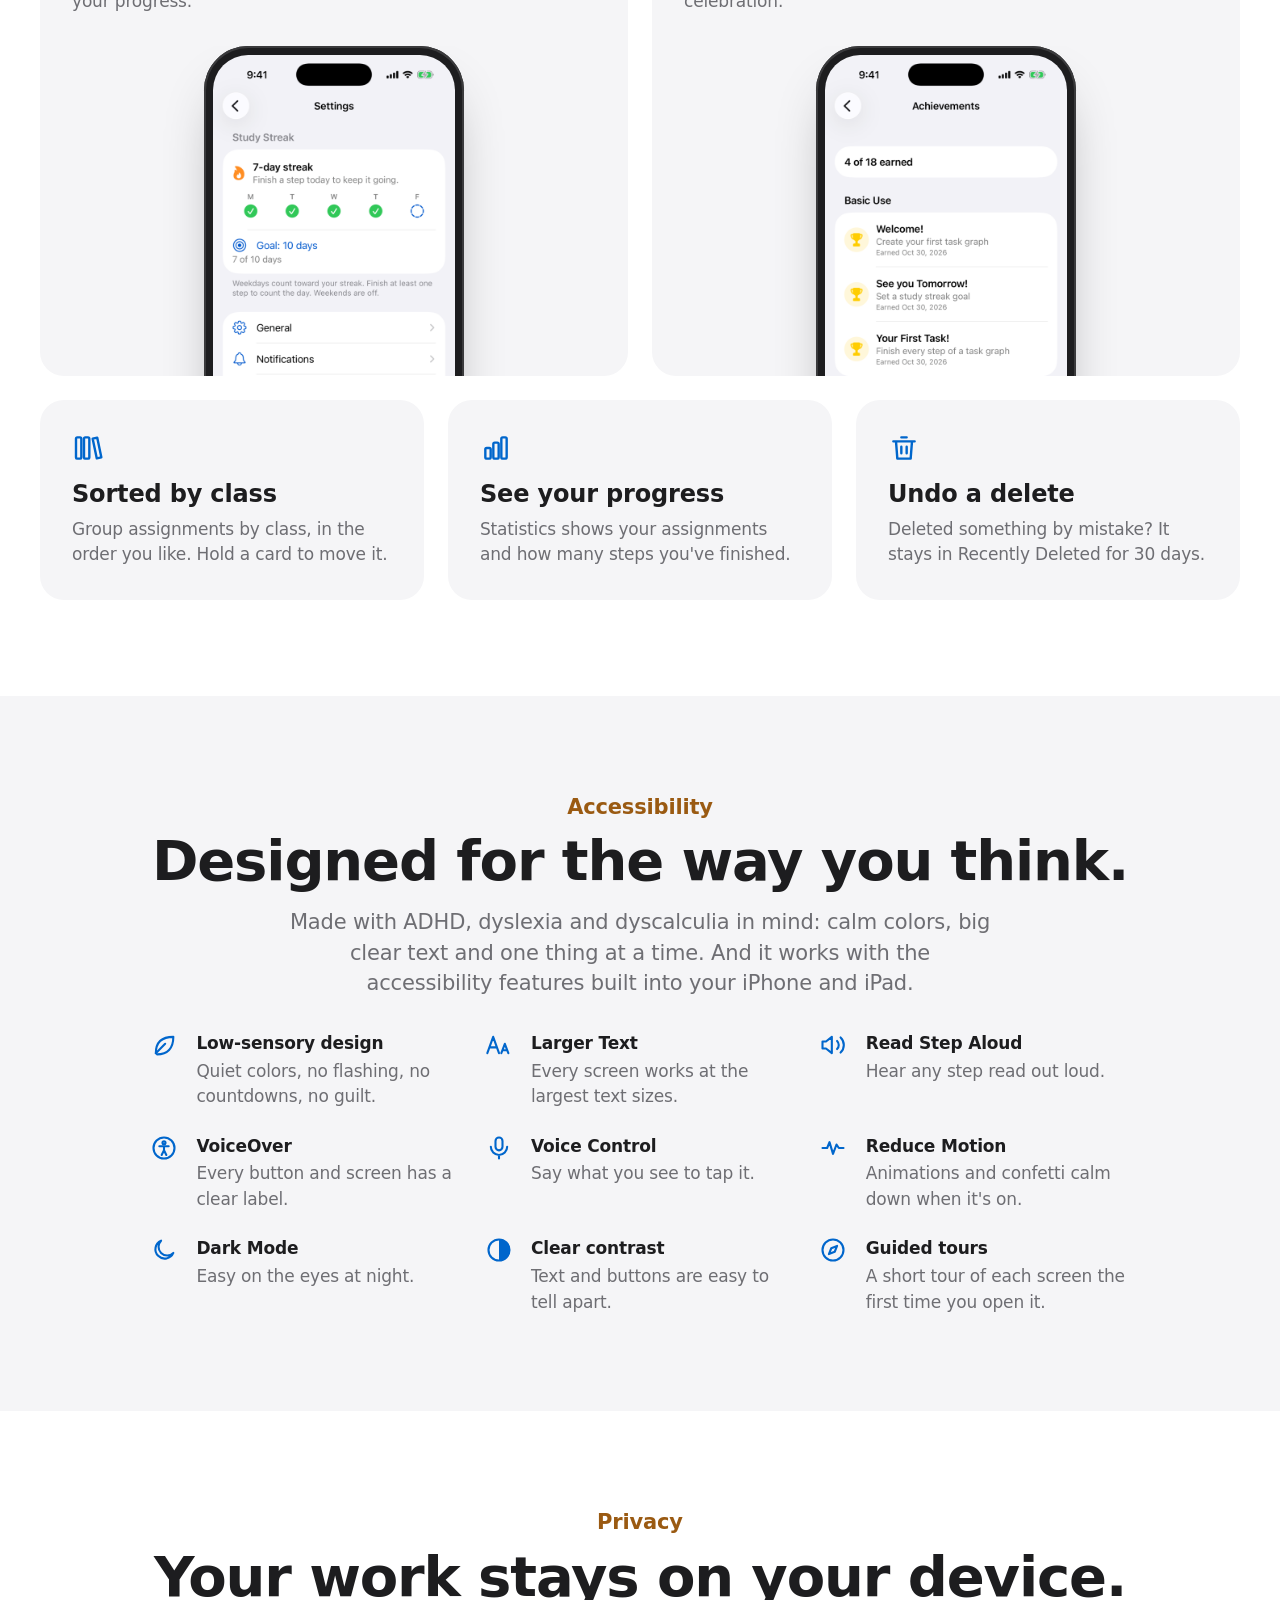
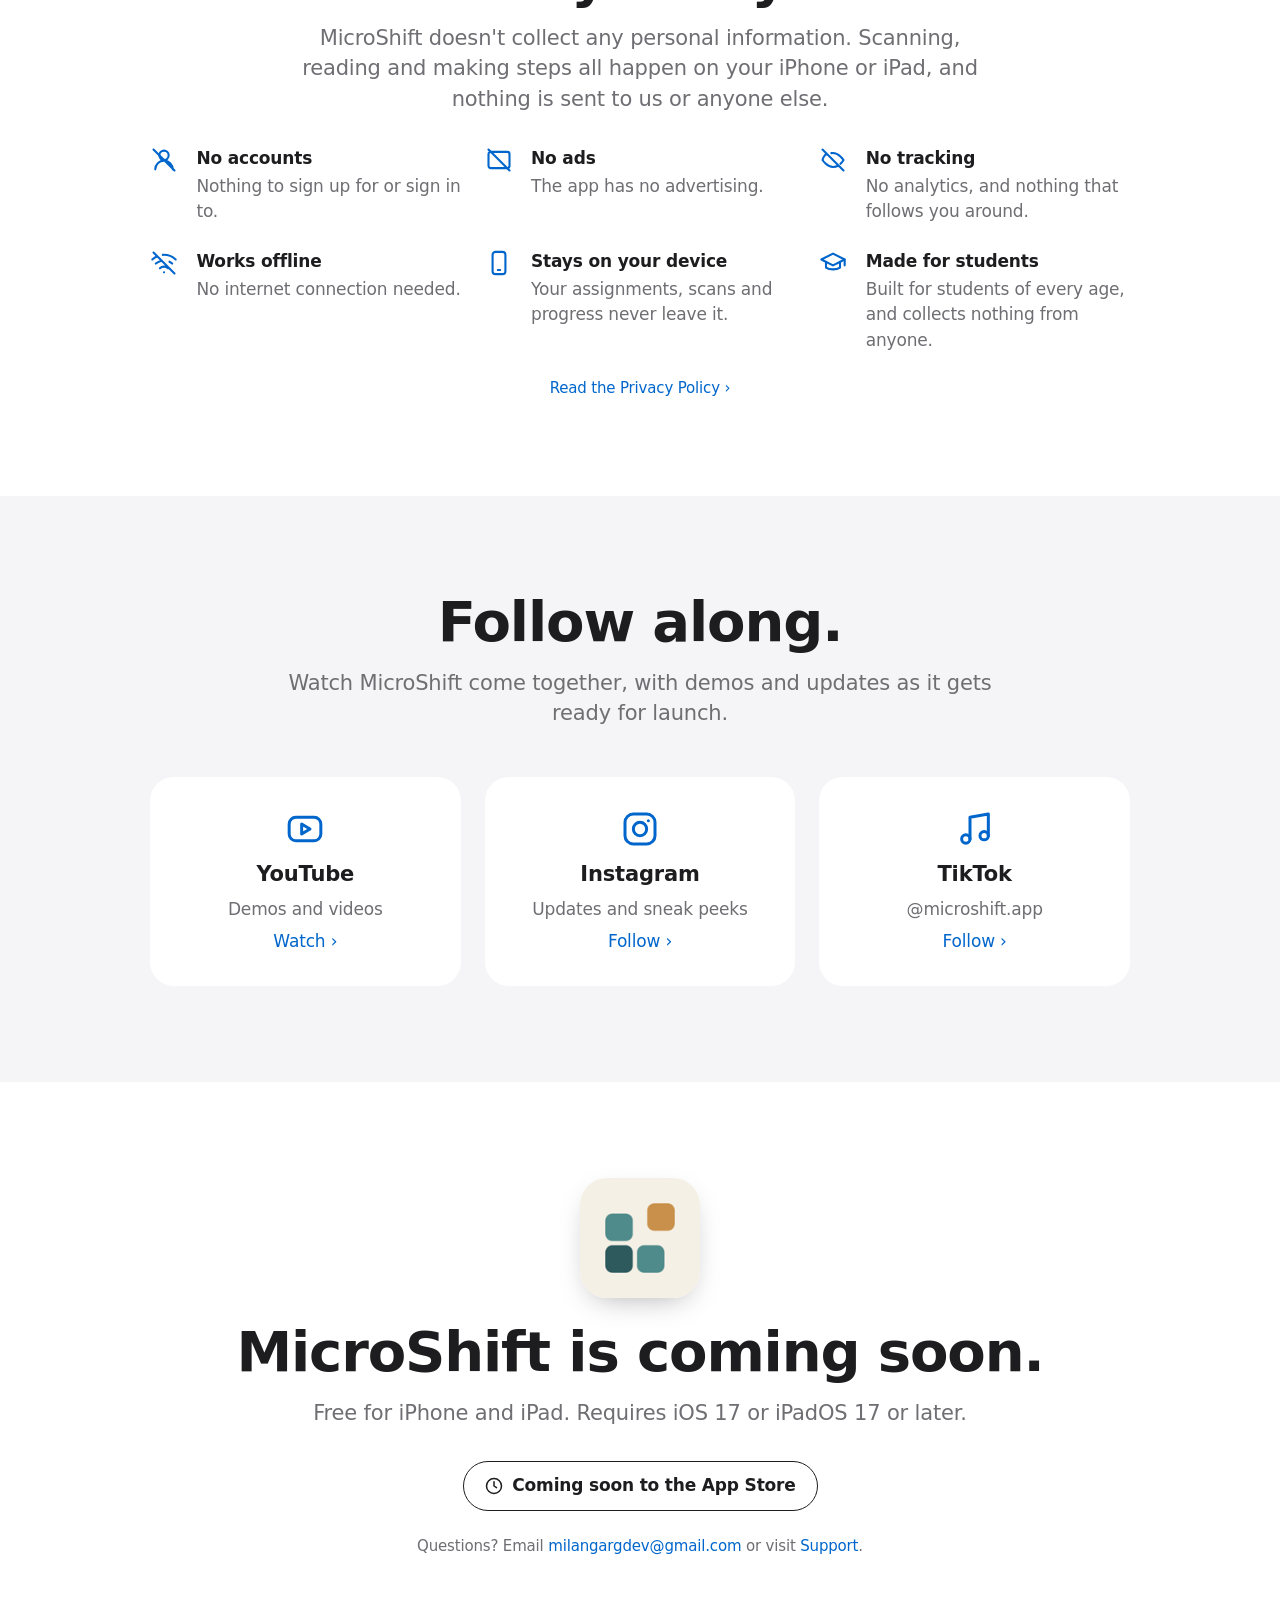
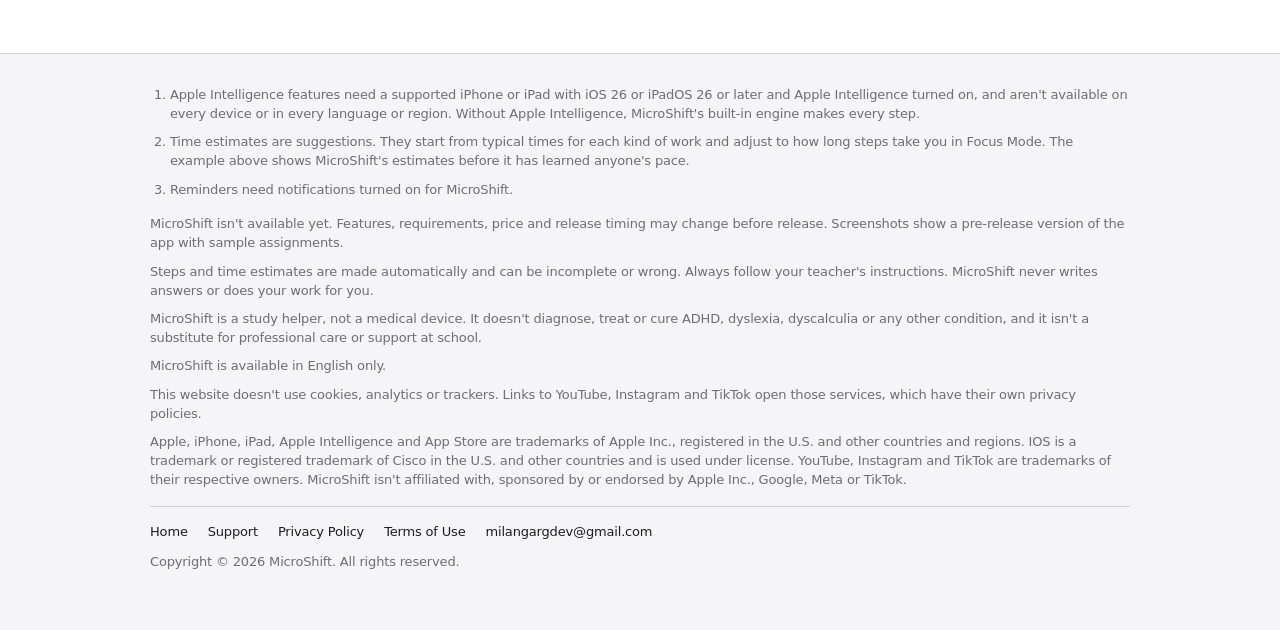
==== commit d8158d67: "Turn the home page into a marketing page for every feature The home page now shows MicroShift's feat" ====
--- a/index.html
+++ b/index.html
@@ -3,114 +3,492 @@
 <head>
     <meta charset="utf-8">
     <meta name="viewport" content="width=device-width, initial-scale=1">
-    <title>MicroShift Support</title>
-    <meta name="description" content="Help and contact for MicroShift, the app that breaks big assignments into small steps.">
+    <title>MicroShift: Big work, one step at a time</title>
+    <meta name="description" content="MicroShift turns any assignment into small, timed steps. Made for students with ADHD, dyslexia and dyscalculia. Coming soon to iPhone and iPad.">
     <link rel="stylesheet" href="style.css">
     <link rel="icon" type="image/png" href="images/favicon-light.png" media="(prefers-color-scheme: light)">
     <link rel="icon" type="image/png" href="images/favicon-dark.png" media="(prefers-color-scheme: dark)">
     <link rel="apple-touch-icon" href="images/apple-touch-icon.png">
 </head>
 <body>
-    <header>
-        <p class="app-name">
+    <a class="skip-link" href="#main">Skip to content</a>
+
+    <!-- Icons, drawn here and used below with <use>. Simple line drawings, no
+         brand logos. -->
+    <svg xmlns="http://www.w3.org/2000/svg" style="display: none">
+        <symbol id="i-scan" viewBox="0 0 24 24"><g fill="none" stroke="currentColor" stroke-width="1.8" stroke-linecap="round" stroke-linejoin="round"><path d="M4 8V5a1 1 0 0 1 1-1h3M16 4h3a1 1 0 0 1 1 1v3M20 16v3a1 1 0 0 1-1 1h-3M8 20H5a1 1 0 0 1-1-1v-3"/><rect x="8.5" y="7.5" width="7" height="9" rx="1"/></g></symbol>
+        <symbol id="i-photos" viewBox="0 0 24 24"><g fill="none" stroke="currentColor" stroke-width="1.8" stroke-linecap="round" stroke-linejoin="round"><rect x="3" y="5" width="18" height="14" rx="2"/><circle cx="8.5" cy="10" r="1.5"/><path d="m21 15-4.5-4.5L8 19"/></g></symbol>
+        <symbol id="i-file" viewBox="0 0 24 24"><g fill="none" stroke="currentColor" stroke-width="1.8" stroke-linecap="round" stroke-linejoin="round"><path d="M14 3H7a2 2 0 0 0-2 2v14a2 2 0 0 0 2 2h10a2 2 0 0 0 2-2V8z"/><path d="M14 3v5h5M12 17v-6M9.5 13.5 12 11l2.5 2.5"/></g></symbol>
+        <symbol id="i-keyboard" viewBox="0 0 24 24"><g fill="none" stroke="currentColor" stroke-width="1.8" stroke-linecap="round" stroke-linejoin="round"><rect x="2" y="6" width="20" height="12" rx="2"/><path d="M6 10h.01M10 10h.01M14 10h.01M18 10h.01M7 14h10"/></g></symbol>
+        <symbol id="i-mic" viewBox="0 0 24 24"><g fill="none" stroke="currentColor" stroke-width="1.8" stroke-linecap="round" stroke-linejoin="round"><rect x="9" y="3" width="6" height="11" rx="3"/><path d="M5 11a7 7 0 0 0 14 0M12 18v3"/></g></symbol>
+        <symbol id="i-sparkle" viewBox="0 0 24 24"><g fill="none" stroke="currentColor" stroke-width="1.8" stroke-linecap="round" stroke-linejoin="round"><path d="m11 4 1.8 5.2L18 11l-5.2 1.8L11 18l-1.8-5.2L4 11l5.2-1.8z"/><path d="M19 3v4M17 5h4"/></g></symbol>
+        <symbol id="i-split" viewBox="0 0 24 24"><g fill="none" stroke="currentColor" stroke-width="1.8" stroke-linecap="round" stroke-linejoin="round"><path d="M12 21v-7M12 14 6 6M12 14l6-8M6 6v4M6 6h4M18 6h-4M18 6v4"/></g></symbol>
+        <symbol id="i-list" viewBox="0 0 24 24"><g fill="none" stroke="currentColor" stroke-width="1.8" stroke-linecap="round" stroke-linejoin="round"><path d="M9 6h11M9 12h11M9 18h11"/><circle cx="4.5" cy="6" r="1"/><circle cx="4.5" cy="12" r="1"/><circle cx="4.5" cy="18" r="1"/></g></symbol>
+        <symbol id="i-speaker" viewBox="0 0 24 24"><g fill="none" stroke="currentColor" stroke-width="1.8" stroke-linecap="round" stroke-linejoin="round"><path d="M11 5 6 9H3v6h3l5 4z"/><path d="M15.5 8.5a5 5 0 0 1 0 7M18.5 5.5a9 9 0 0 1 0 13"/></g></symbol>
+        <symbol id="i-check" viewBox="0 0 24 24"><g fill="none" stroke="currentColor" stroke-width="1.8" stroke-linecap="round" stroke-linejoin="round"><circle cx="12" cy="12" r="9"/><path d="m8 12.5 2.7 2.7L16 9.8"/></g></symbol>
+        <symbol id="i-target" viewBox="0 0 24 24"><g fill="none" stroke="currentColor" stroke-width="1.8" stroke-linecap="round" stroke-linejoin="round"><circle cx="12" cy="12" r="9"/><circle cx="12" cy="12" r="5"/><circle cx="12" cy="12" r="1"/></g></symbol>
+        <symbol id="i-clock" viewBox="0 0 24 24"><g fill="none" stroke="currentColor" stroke-width="1.8" stroke-linecap="round" stroke-linejoin="round"><circle cx="12" cy="12" r="9"/><path d="M12 7v5l3 2"/></g></symbol>
+        <symbol id="i-calendar" viewBox="0 0 24 24"><g fill="none" stroke="currentColor" stroke-width="1.8" stroke-linecap="round" stroke-linejoin="round"><rect x="3" y="5" width="18" height="16" rx="2"/><path d="M3 10h18M8 3v4M16 3v4"/></g></symbol>
+        <symbol id="i-bell" viewBox="0 0 24 24"><g fill="none" stroke="currentColor" stroke-width="1.8" stroke-linecap="round" stroke-linejoin="round"><path d="M6 16v-5a6 6 0 1 1 12 0v5l2 2H4z"/><path d="M10 20a2 2 0 0 0 4 0"/></g></symbol>
+        <symbol id="i-books" viewBox="0 0 24 24"><g fill="none" stroke="currentColor" stroke-width="1.8" stroke-linecap="round" stroke-linejoin="round"><rect x="3" y="4" width="4" height="16" rx="1"/><rect x="9" y="4" width="4" height="16" rx="1"/><path d="m15.5 5 3.4-.8L22 19l-3.4.8z"/></g></symbol>
+        <symbol id="i-flame" viewBox="0 0 24 24"><g fill="none" stroke="currentColor" stroke-width="1.8" stroke-linecap="round" stroke-linejoin="round"><path d="M12 21c-3.9 0-7-2.6-7-6.5C5 10.5 8.5 8 9.5 4c2 1.5 3 3.5 3 5.5 1-1 1.5-2 1.5-3.5 2.5 2 5 4.5 5 8.5 0 3.9-3.1 6.5-7 6.5z"/></g></symbol>
+        <symbol id="i-trophy" viewBox="0 0 24 24"><g fill="none" stroke="currentColor" stroke-width="1.8" stroke-linecap="round" stroke-linejoin="round"><path d="M8 4h8v5a4 4 0 0 1-8 0zM8 6H5a3 3 0 0 0 3 4M16 6h3a3 3 0 0 1-3 4M12 13v4M8 21h8M10 17h4v4h-4z"/></g></symbol>
+        <symbol id="i-trash" viewBox="0 0 24 24"><g fill="none" stroke="currentColor" stroke-width="1.8" stroke-linecap="round" stroke-linejoin="round"><path d="M4 7h16M10 4h4M6 7l1 13h10l1-13M10 11v5M14 11v5"/></g></symbol>
+        <symbol id="i-gauge" viewBox="0 0 24 24"><g fill="none" stroke="currentColor" stroke-width="1.8" stroke-linecap="round" stroke-linejoin="round"><path d="M4.5 18a9 9 0 1 1 15 0"/><path d="m12 13 4-4"/><circle cx="12" cy="13" r="1"/></g></symbol>
+        <symbol id="i-chart" viewBox="0 0 24 24"><g fill="none" stroke="currentColor" stroke-width="1.8" stroke-linecap="round" stroke-linejoin="round"><rect x="4" y="12" width="4" height="8" rx="1"/><rect x="10" y="8" width="4" height="12" rx="1"/><rect x="16" y="4" width="4" height="16" rx="1"/></g></symbol>
+        <symbol id="i-textsize" viewBox="0 0 24 24"><g fill="none" stroke="currentColor" stroke-width="1.8" stroke-linecap="round" stroke-linejoin="round"><path d="M2 19 7 5l5 14M3.8 14h6.4M14 19l3-8 3 8M15 16.5h4"/></g></symbol>
+        <symbol id="i-voiceover" viewBox="0 0 24 24"><g fill="none" stroke="currentColor" stroke-width="1.8" stroke-linecap="round" stroke-linejoin="round"><circle cx="12" cy="12" r="9"/><circle cx="12" cy="7.5" r="1.3"/><path d="M8 10.5h8M12 10.5v3.5M10 18l2-4 2 4"/></g></symbol>
+        <symbol id="i-moon" viewBox="0 0 24 24"><g fill="none" stroke="currentColor" stroke-width="1.8" stroke-linecap="round" stroke-linejoin="round"><path d="M20 14.5A8 8 0 1 1 9.5 4a6.5 6.5 0 0 0 10.5 10.5z"/></g></symbol>
+        <symbol id="i-motion" viewBox="0 0 24 24"><g fill="none" stroke="currentColor" stroke-width="1.8" stroke-linecap="round" stroke-linejoin="round"><path d="M3 12h4l2-5 3 10 3-8 2 3h4"/></g></symbol>
+        <symbol id="i-contrast" viewBox="0 0 24 24"><circle cx="12" cy="12" r="9" fill="none" stroke="currentColor" stroke-width="1.8"/><path d="M12 3a9 9 0 0 1 0 18z" fill="currentColor"/></symbol>
+        <symbol id="i-leaf" viewBox="0 0 24 24"><g fill="none" stroke="currentColor" stroke-width="1.8" stroke-linecap="round" stroke-linejoin="round"><path d="M5 19c0-9 5-14 15-14 0 10-5 15-14 15"/><path d="M5 19 13 11"/></g></symbol>
+        <symbol id="i-map" viewBox="0 0 24 24"><g fill="none" stroke="currentColor" stroke-width="1.8" stroke-linecap="round" stroke-linejoin="round"><circle cx="12" cy="12" r="9"/><path d="m15.5 8.5-2 5-5 2 2-5z"/></g></symbol>
+        <symbol id="i-person-off" viewBox="0 0 24 24"><g fill="none" stroke="currentColor" stroke-width="1.8" stroke-linecap="round" stroke-linejoin="round"><circle cx="12" cy="8" r="4"/><path d="M4.5 20a7.5 7.5 0 0 1 15 0M3 3l18 18"/></g></symbol>
+        <symbol id="i-eye-off" viewBox="0 0 24 24"><g fill="none" stroke="currentColor" stroke-width="1.8" stroke-linecap="round" stroke-linejoin="round"><path d="M3 3l18 18M10.6 6.1A9.8 9.8 0 0 1 12 6c5 0 9 6 9 6a17 17 0 0 1-2.6 3.3M6.6 6.6C4.3 8 3 12 3 12s4 6 9 6a9 9 0 0 0 4.4-1.1"/></g></symbol>
+        <symbol id="i-wifi-off" viewBox="0 0 24 24"><g fill="none" stroke="currentColor" stroke-width="1.8" stroke-linecap="round" stroke-linejoin="round"><path d="M3 3l18 18M8.5 16.5a5 5 0 0 1 7 0M12 20h.01M5 12.5a10 10 0 0 1 4.2-2.3M19 12.5a10 10 0 0 0-2.3-1.6M2 9a15 15 0 0 1 3.7-2.6M22 9a15 15 0 0 0-11-4"/></g></symbol>
+        <symbol id="i-device" viewBox="0 0 24 24"><g fill="none" stroke="currentColor" stroke-width="1.8" stroke-linecap="round" stroke-linejoin="round"><rect x="6.5" y="2.5" width="11" height="19" rx="2.5"/><path d="M11 18h2"/></g></symbol>
+        <symbol id="i-cap" viewBox="0 0 24 24"><g fill="none" stroke="currentColor" stroke-width="1.8" stroke-linecap="round" stroke-linejoin="round"><path d="m2 9 10-5 10 5-10 5z"/><path d="M6 11v5c3 2 9 2 12 0v-5M22 9v5"/></g></symbol>
+        <symbol id="i-ad-off" viewBox="0 0 24 24"><g fill="none" stroke="currentColor" stroke-width="1.8" stroke-linecap="round" stroke-linejoin="round"><rect x="3" y="5" width="18" height="14" rx="2"/><path d="M3 3l18 18"/></g></symbol>
+        <symbol id="i-play" viewBox="0 0 24 24"><g fill="none" stroke="currentColor" stroke-width="1.8" stroke-linecap="round" stroke-linejoin="round"><rect x="2.5" y="5" width="19" height="14" rx="4"/><path d="m10 9 5 3-5 3z"/></g></symbol>
+        <symbol id="i-camera" viewBox="0 0 24 24"><g fill="none" stroke="currentColor" stroke-width="1.8" stroke-linecap="round" stroke-linejoin="round"><rect x="3" y="3" width="18" height="18" rx="5"/><circle cx="12" cy="12" r="4"/><path d="M17 7h.01"/></g></symbol>
+        <symbol id="i-note" viewBox="0 0 24 24"><g fill="none" stroke="currentColor" stroke-width="1.8" stroke-linecap="round" stroke-linejoin="round"><path d="M9 18V5l11-2v13"/><circle cx="6.5" cy="18" r="2.5"/><circle cx="17.5" cy="16" r="2.5"/></g></symbol>
+        <symbol id="i-mail" viewBox="0 0 24 24"><g fill="none" stroke="currentColor" stroke-width="1.8" stroke-linecap="round" stroke-linejoin="round"><rect x="3" y="5" width="18" height="14" rx="2"/><path d="m3 7 9 6 9-6"/></g></symbol>
+        <symbol id="i-soon" viewBox="0 0 24 24"><g fill="none" stroke="currentColor" stroke-width="1.8" stroke-linecap="round" stroke-linejoin="round"><circle cx="12" cy="12" r="9"/><path d="M12 7v5l3 2"/></g></symbol>
+    </svg>
+
+    <header class="globalnav">
+        <div class="globalnav-inner">
             <!-- The app's logo, light or dark to match the device. The name beside it says what it is. -->
+            <a class="brand" href="./">
+                <picture>
+                    <source srcset="images/logo-dark.png" media="(prefers-color-scheme: dark)">
+                    <img src="images/logo-light.png" alt="" width="28" height="28">
+                </picture>
+                MicroShift
+            </a>
+            <nav class="nav-links" aria-label="Pages">
+                <a href="#features">Features</a>
+                <a href="#accessibility">Accessibility</a>
+                <a href="support.html">Support</a>
+                <a href="privacy.html">Privacy Policy</a>
+            </nav>
+            <a class="nav-cta" href="#download">Coming Soon</a>
+        </div>
+    </header>
+
+    <main id="main">
+
+        <!-- ===== Hero ===== -->
+        <section class="hero" aria-labelledby="hero-title">
             <picture>
                 <source srcset="images/logo-dark.png" media="(prefers-color-scheme: dark)">
-                <img src="images/logo-light.png" alt="" width="48" height="48">
+                <img class="app-icon" src="images/logo-light.png" alt="" width="96" height="96">
             </picture>
-            MicroShift
-        </p>
-        <nav aria-label="Pages">
-            <a href="./" aria-current="page">Support</a>
-            <a href="privacy.html">Privacy Policy</a>
-            <a href="terms.html">Terms of Use</a>
-        </nav>
-    </header>
-
-    <main>
-        <h1>MicroShift Support</h1>
-        <p class="updated">Big work, one step at a time.</p>
-
-        <p>MicroShift turns an assignment into small, doable steps. Scan the pages or type the instructions, and it lays out
-            one step at a time, with a calm timer and a way to break any step down further. It was made for students with
-            ADHD, dyslexia and dyscalculia, and for anyone who finds it hard to know where to start.</p>
-
-        <div class="summary">
-            <p><strong>Need help?</strong> Email <a href="mailto:milangargdev@gmail.com">milangargdev@gmail.com</a>. We read
-                every message and will get back to you as soon as we can.</p>
+            <p class="eyebrow">Coming soon to iPhone and iPad</p>
+            <h1 id="hero-title"><span class="line">Big work,</span> <span class="line">one step at a time.</span></h1>
+            <p class="intro">MicroShift turns any assignment into small, timed steps, so it's easier to start and
+                easier to finish. Made for students with <strong>ADHD, dyslexia and dyscalculia</strong>, and anyone
+                who finds it hard to know where to start.</p>
+
+            <div class="cta-row">
+                <!-- App Store: when MicroShift is live, replace this "Coming soon" label with Apple's official badge
+                     (see README.md):
+                <a class="store-badge" href="APP_STORE_URL">
+                    <img src="images/app-store-badge.svg" alt="Download on the App Store" width="162" height="54">
+                </a>
+                -->
+                <span class="coming-soon"><svg aria-hidden="true"><use href="#i-soon"/></svg>Coming soon to the App Store</span>
+                <a class="more" href="#how">See how it works</a>
+            </div>
+
+            <div class="hero-phones">
+                <figure class="phone small">
+                    <img src="images/screens/add.png" width="599" height="1304"
+                        alt="New Assignment screen. A World War I essay assignment is typed in, with a due date of October 31 at 11:59 PM.">
+                </figure>
+                <figure class="phone">
+                    <img src="images/screens/focus.png" width="599" height="1304"
+                        alt="Focus Mode showing one step, Reread the prompt and underline what it asks, about 4 minutes, with Read Step Aloud, Mark Complete and Continue, and Break Down Further.">
+                </figure>
+                <figure class="phone small">
+                    <img src="images/screens/home.png" width="599" height="1304"
+                        alt="Home screen listing assignments with their due dates, progress and the current step of each.">
+                </figure>
+            </div>
+        </section>
+
+        <!-- ===== How it works ===== -->
+        <section class="section alt center" id="how" aria-labelledby="how-title">
+            <div class="wrap">
+                <h2 class="headline" id="how-title">From one big assignment to one small step.</h2>
+                <p class="intro">No more staring at a long assignment, wondering where to begin.</p>
+
+                <div class="steps-row">
+                    <div class="step-card">
+                        <span class="step-number" aria-hidden="true">1</span>
+                        <h3>Add it</h3>
+                        <p>Scan the pages, upload a file, or type, paste or dictate the instructions.</p>
+                    </div>
+                    <div class="step-card">
+                        <span class="step-number" aria-hidden="true">2</span>
+                        <h3>Break it down</h3>
+                        <p>MicroShift picks out what you actually need to do and lays it out as small steps, each with a
+                            time.</p>
+                    </div>
+                    <div class="step-card">
+                        <span class="step-number" aria-hidden="true">3</span>
+                        <h3>Do one step</h3>
+                        <p>Focus Mode shows only the step you're on. Finish it, and the next one is ready.</p>
+                    </div>
+                </div>
+
+                <div class="example">
+                    <div class="example-prompt">
+                        <p class="example-label">The assignment</p>
+                        <blockquote>
+                            <p>“Write a 5 paragraph essay explaining the causes of World War I. Focus on militarism,
+                                alliances, imperialism, and nationalism.”</p>
+                        </blockquote>
+                    </div>
+                    <div class="example-steps">
+                        <p class="example-label">What MicroShift made</p>
+                        <ol>
+                            <li>Reread the prompt and underline what it asks <span class="mins">4 min</span></li>
+                            <li>Brainstorm ideas about the causes of World War I <span class="mins">6 min</span></li>
+                            <li>Outline your main points <span class="mins">6 min</span></li>
+                            <li>Write the introduction <span class="mins">8 min</span></li>
+                            <li>Write body paragraph 1 about militarism <span class="mins">10 min</span></li>
+                            <li>Write body paragraph 2 about alliances <span class="mins">10 min</span></li>
+                            <li>Write body paragraph 3 about imperialism and nationalism <span class="mins">10 min</span></li>
+                            <li>Write the conclusion <span class="mins">8 min</span></li>
+                            <li>Proofread and fix mistakes <span class="mins">10 min</span></li>
+                        </ol>
+                        <p class="example-total">About 72 minutes in all, in 9 small steps.<sup><a href="#note-2">2</a></sup></p>
+                    </div>
+                </div>
+            </div>
+        </section>
+
+        <!-- ===== Adding work ===== -->
+        <section class="section" id="features" aria-labelledby="add-title">
+            <div class="wrap feature-row">
+                <div class="feature-text">
+                    <p class="eyebrow">Add anything</p>
+                    <h2 class="headline" id="add-title">Bring in work the way it reaches you.</h2>
+                    <p class="intro">A printed worksheet, a PDF from your teacher, a screenshot, or a message from a
+                        group chat. MicroShift shows you the text it found before anything is made.</p>
+                    <ul class="points two">
+                        <li><svg aria-hidden="true"><use href="#i-scan"/></svg><strong>Scan pages</strong>
+                            <span>Every page of a handout, straightened and read on your iPhone.</span></li>
+                        <li><svg aria-hidden="true"><use href="#i-photos"/></svg><strong>Choose photos</strong>
+                            <span>Pick pictures of assignments you've already taken.</span></li>
+                        <li><svg aria-hidden="true"><use href="#i-file"/></svg><strong>Upload files</strong>
+                            <span>PDF, Word, Markdown and text files, up to 25 MB each.</span></li>
+                        <li><svg aria-hidden="true"><use href="#i-mic"/></svg><strong>Type, paste or dictate</strong>
+                            <span>Use your keyboard's microphone to say it out loud.</span></li>
+                    </ul>
+                </div>
+                <div class="feature-phones">
+                    <figure class="phone">
+                        <img src="images/screens/scan.png" width="599" height="1304" loading="lazy"
+                            alt="New Assignment screen set to Scan, with Scan Pages and Choose Photos buttons. Everything stays on this device.">
+                    </figure>
+                </div>
+            </div>
+        </section>
+
+        <!-- ===== Understanding the assignment ===== -->
+        <section class="section alt center" aria-labelledby="engine-title">
+            <div class="wrap">
+                <p class="eyebrow">Smart breakdown</p>
+                <h2 class="headline" id="engine-title">It reads messy instructions, so you don't have to.</h2>
+                <p class="intro">Long teacher posts full of rules, texting shorthand, UK and other Englishes. MicroShift
+                    finds the actual work and turns it into steps. It works for chores, errands and applications too.</p>
+
+                <div class="bento">
+                    <div class="tile">
+                        <svg class="icon" aria-hidden="true"><use href="#i-clock"/></svg>
+                        <h3>Small, timed steps</h3>
+                        <p>Big steps are split into pieces of about 10 minutes, each with its own time.</p>
+                    </div>
+                    <div class="tile">
+                        <svg class="icon" aria-hidden="true"><use href="#i-list"/></svg>
+                        <h3>Every question counts</h3>
+                        <p>Each question on a worksheet, or topic on a revision checklist, gets its own step.</p>
+                    </div>
+                    <div class="tile">
+                        <svg class="icon" aria-hidden="true"><use href="#i-gauge"/></svg>
+                        <h3>Learns your pace</h3>
+                        <p>Time estimates adjust to how long steps really take you.<sup><a href="#note-2">2</a></sup> Prefer
+                            no clocks? Hide them.</p>
+                    </div>
+                    <div class="tile half">
+                        <svg class="icon" aria-hidden="true"><use href="#i-sparkle"/></svg>
+                        <h3>Apple Intelligence, on your device</h3>
+                        <p>On supported iPhones and iPads, Apple Intelligence helps MicroShift understand messy
+                            instructions, right on the device.<sup><a href="#note-1">1</a></sup> It never writes answers
+                            or does your work.</p>
+                    </div>
+                    <div class="tile half">
+                        <svg class="icon" aria-hidden="true"><use href="#i-device"/></svg>
+                        <h3>Works on every supported device</h3>
+                        <p>Without Apple Intelligence, MicroShift's own built-in engine makes every step, on iOS 17 and
+                            later.</p>
+                    </div>
+                </div>
+            </div>
+        </section>
+
+        <!-- ===== Focus Mode ===== -->
+        <section class="section band" id="focus" aria-labelledby="focus-title">
+            <div class="wrap feature-row reverse">
+                <div class="feature-text">
+                    <p class="eyebrow">Focus Mode</p>
+                    <h2 class="headline" id="focus-title">Just the step you're on.</h2>
+                    <p class="intro">One step fills the screen, in big, clear type. <strong>No countdowns, no
+                        alarms.</strong> If a step runs long, a quiet check-in asks if you're still working.</p>
+                    <ul class="points">
+                        <li><svg aria-hidden="true"><use href="#i-speaker"/></svg><strong>Read Step Aloud</strong>
+                            <span>Hear the step instead of reading it.</span></li>
+                        <li><svg aria-hidden="true"><use href="#i-split"/></svg><strong>Break Down Further</strong>
+                            <span>Still too big? Split any step into smaller ones, and put it back together anytime.</span></li>
+                        <li><svg aria-hidden="true"><use href="#i-check"/></svg><strong>Mark Complete &amp; Continue</strong>
+                            <span>Finish a step and the next one is ready. Go back anytime.</span></li>
+                    </ul>
+                </div>
+                <div class="feature-phones">
+                    <figure class="phone">
+                        <img src="images/screens/focus.png" width="599" height="1304" loading="lazy"
+                            alt="Focus Mode showing the step Reread the prompt and underline what it asks, about 4 minutes, with 9 remaining.">
+                    </figure>
+                    <figure class="phone">
+                        <img src="images/screens/breakdown.png" width="599" height="1304" loading="lazy"
+                            alt="The same step broken down further. Sub-step 1 of 3: Read the prompt from start to finish, about 1 minute.">
+                    </figure>
+                </div>
+            </div>
+        </section>
+
+        <!-- ===== Staying on track ===== -->
+        <section class="section center" id="stay-on-track" aria-labelledby="track-title">
+            <div class="wrap wide">
+                <p class="eyebrow">Stay on track</p>
+                <h2 class="headline" id="track-title">Gentle reminders. Real progress.</h2>
+                <p class="intro">Due dates, reminders and a streak that keep you moving without the stress.</p>
+
+                <div class="bento">
+                    <div class="tile half">
+                        <svg class="icon" aria-hidden="true"><use href="#i-calendar"/></svg>
+                        <h3>Due dates, soonest first</h3>
+                        <p>Give assignments a due date and time, and Home lists what's due soonest first. Late work is
+                            worded calmly: “Was due…”.</p>
+                        <div class="peek" style="--shift: 250px">
+                            <figure class="phone">
+                                <img src="images/screens/home.png" width="599" height="1304" loading="lazy"
+                                    alt="Home screen with three assignments, each showing its due date and current step.">
+                            </figure>
+                        </div>
+                    </div>
+                    <div class="tile half">
+                        <svg class="icon" aria-hidden="true"><use href="#i-bell"/></svg>
+                        <h3>Reminders when you want them</h3>
+                        <p>A reminder 24 hours before work is due, or pick 12 hours, 2 days, 3 days or a week. Plus a
+                            study reminder on weekdays, at the time you choose.<sup><a href="#note-3">3</a></sup></p>
+                        <div class="peek">
+                            <figure class="phone">
+                                <img src="images/screens/notifications.png" width="599" height="1304" loading="lazy"
+                                    alt="Notifications settings with due date reminder times and a study reminder at 5:00 PM.">
+                            </figure>
+                        </div>
+                    </div>
+                    <div class="tile half">
+                        <svg class="icon" aria-hidden="true"><use href="#i-flame"/></svg>
+                        <h3>A streak that's kind</h3>
+                        <p>Finish one step on a weekday and the day counts. Weekends are off, so they never break your
+                            streak. Set a goal and watch your progress.</p>
+                        <div class="peek">
+                            <figure class="phone">
+                                <img src="images/screens/streak.png" width="599" height="1304" loading="lazy"
+                                    alt="Study Streak showing a 7-day streak, this week's checkmarks, and a goal of 10 days.">
+                            </figure>
+                        </div>
+                    </div>
+                    <div class="tile half">
+                        <svg class="icon" aria-hidden="true"><use href="#i-trophy"/></svg>
+                        <h3>Achievements to celebrate</h3>
+                        <p>18 achievements, from your first task to 1,000 weekdays in a row. One of them is a secret.
+                            Each one arrives with a celebration.</p>
+                        <div class="peek">
+                            <figure class="phone">
+                                <img src="images/screens/achievements.png" width="599" height="1304" loading="lazy"
+                                    alt="Achievements screen with 4 of 18 earned, including Welcome, See you Tomorrow, Your First Task and Foundational Focus.">
+                            </figure>
+                        </div>
+                    </div>
+                    <div class="tile">
+                        <svg class="icon" aria-hidden="true"><use href="#i-books"/></svg>
+                        <h3>Sorted by class</h3>
+                        <p>Group assignments by class, in the order you like. Hold a card to move it.</p>
+                    </div>
+                    <div class="tile">
+                        <svg class="icon" aria-hidden="true"><use href="#i-chart"/></svg>
+                        <h3>See your progress</h3>
+                        <p>Statistics shows your assignments and how many steps you've finished.</p>
+                    </div>
+                    <div class="tile">
+                        <svg class="icon" aria-hidden="true"><use href="#i-trash"/></svg>
+                        <h3>Undo a delete</h3>
+                        <p>Deleted something by mistake? It stays in Recently Deleted for 30 days.</p>
+                    </div>
+                </div>
+            </div>
+        </section>
+
+        <!-- ===== Accessibility ===== -->
+        <section class="section alt center" id="accessibility" aria-labelledby="a11y-title">
+            <div class="wrap">
+                <p class="eyebrow">Accessibility</p>
+                <h2 class="headline" id="a11y-title">Designed for the way you think.</h2>
+                <p class="intro">Made with ADHD, dyslexia and dyscalculia in mind: calm colors, big clear text and one
+                    thing at a time. And it works with the accessibility features built into your iPhone and iPad.</p>
+                <ul class="points three">
+                    <li><svg aria-hidden="true"><use href="#i-leaf"/></svg><strong>Low-sensory design</strong>
+                        <span>Quiet colors, no flashing, no countdowns, no guilt.</span></li>
+                    <li><svg aria-hidden="true"><use href="#i-textsize"/></svg><strong>Larger Text</strong>
+                        <span>Every screen works at the largest text sizes.</span></li>
+                    <li><svg aria-hidden="true"><use href="#i-speaker"/></svg><strong>Read Step Aloud</strong>
+                        <span>Hear any step read out loud.</span></li>
+                    <li><svg aria-hidden="true"><use href="#i-voiceover"/></svg><strong>VoiceOver</strong>
+                        <span>Every button and screen has a clear label.</span></li>
+                    <li><svg aria-hidden="true"><use href="#i-mic"/></svg><strong>Voice Control</strong>
+                        <span>Say what you see to tap it.</span></li>
+                    <li><svg aria-hidden="true"><use href="#i-motion"/></svg><strong>Reduce Motion</strong>
+                        <span>Animations and confetti calm down when it's on.</span></li>
+                    <li><svg aria-hidden="true"><use href="#i-moon"/></svg><strong>Dark Mode</strong>
+                        <span>Easy on the eyes at night.</span></li>
+                    <li><svg aria-hidden="true"><use href="#i-contrast"/></svg><strong>Clear contrast</strong>
+                        <span>Text and buttons are easy to tell apart.</span></li>
+                    <li><svg aria-hidden="true"><use href="#i-map"/></svg><strong>Guided tours</strong>
+                        <span>A short tour of each screen the first time you open it.</span></li>
+                </ul>
+            </div>
+        </section>
+
+        <!-- ===== Privacy ===== -->
+        <section class="section center" id="privacy" aria-labelledby="privacy-title">
+            <div class="wrap">
+                <p class="eyebrow">Privacy</p>
+                <h2 class="headline" id="privacy-title">Your work stays on your device.</h2>
+                <p class="intro">MicroShift doesn't collect any personal information. Scanning, reading and making steps
+                    all happen on your iPhone or iPad, and nothing is sent to us or anyone else.</p>
+                <ul class="points three">
+                    <li><svg aria-hidden="true"><use href="#i-person-off"/></svg><strong>No accounts</strong>
+                        <span>Nothing to sign up for or sign in to.</span></li>
+                    <li><svg aria-hidden="true"><use href="#i-ad-off"/></svg><strong>No ads</strong>
+                        <span>The app has no advertising.</span></li>
+                    <li><svg aria-hidden="true"><use href="#i-eye-off"/></svg><strong>No tracking</strong>
+                        <span>No analytics, and nothing that follows you around.</span></li>
+                    <li><svg aria-hidden="true"><use href="#i-wifi-off"/></svg><strong>Works offline</strong>
+                        <span>No internet connection needed.</span></li>
+                    <li><svg aria-hidden="true"><use href="#i-device"/></svg><strong>Stays on your device</strong>
+                        <span>Your assignments, scans and progress never leave it.</span></li>
+                    <li><svg aria-hidden="true"><use href="#i-cap"/></svg><strong>Made for students</strong>
+                        <span>Built for students of every age, and collects nothing from anyone.</span></li>
+                </ul>
+                <p class="fine"><a class="more" href="privacy.html">Read the Privacy Policy</a></p>
+            </div>
+        </section>
+
+        <!-- ===== Social ===== -->
+        <section class="section alt center" id="follow" aria-labelledby="follow-title">
+            <div class="wrap">
+                <h2 class="headline" id="follow-title">Follow along.</h2>
+                <p class="intro">Watch MicroShift come together, with demos and updates as it gets ready for
+                    launch.</p>
+                <div class="social">
+                    <a href="https://www.youtube.com/channel/UCfZz8bWEv5rFrgBzDROaRqA">
+                        <svg aria-hidden="true"><use href="#i-play"/></svg>
+                        <strong>YouTube</strong>
+                        <span>Demos and videos</span>
+                        <span class="go more">Watch</span>
+                    </a>
+                    <a href="https://www.instagram.com/p/DfJPIRvTr3E/">
+                        <svg aria-hidden="true"><use href="#i-camera"/></svg>
+                        <strong>Instagram</strong>
+                        <span>Updates and sneak peeks</span>
+                        <span class="go more">Follow</span>
+                    </a>
+                    <a href="https://www.tiktok.com/@microshift.app">
+                        <svg aria-hidden="true"><use href="#i-note"/></svg>
+                        <strong>TikTok</strong>
+                        <span>@microshift.app</span>
+                        <span class="go more">Follow</span>
+                    </a>
+                </div>
+            </div>
+        </section>
+
+        <!-- ===== Coming soon ===== -->
+        <section class="section center download" id="download" aria-labelledby="download-title">
+            <div class="wrap">
+                <picture>
+                    <source srcset="images/logo-dark.png" media="(prefers-color-scheme: dark)">
+                    <img class="app-icon" src="images/logo-light.png" alt="" width="120" height="120">
+                </picture>
+                <h2 class="headline" id="download-title">MicroShift is coming soon.</h2>
+                <p class="intro">Free for iPhone and iPad. Requires iOS 17 or iPadOS 17 or later.</p>
+                <div class="cta-row">
+                    <!-- App Store: when MicroShift is live, replace this "Coming soon" label with Apple's official badge
+                         (see README.md):
+                    <a class="store-badge" href="APP_STORE_URL">
+                        <img src="images/app-store-badge.svg" alt="Download on the App Store" width="162" height="54">
+                    </a>
+                    -->
+                    <span class="coming-soon"><svg aria-hidden="true"><use href="#i-soon"/></svg>Coming soon to the App Store</span>
+                </div>
+                <p class="fine">Questions? Email <a href="mailto:milangargdev@gmail.com">milangargdev@gmail.com</a> or
+                    visit <a href="support.html">Support</a>.</p>
+            </div>
+        </section>
+    </main>
+
+    <footer class="site-footer">
+        <div class="wrap">
+            <ol>
+                <li id="note-1">Apple Intelligence features need a supported iPhone or iPad with iOS 26 or iPadOS 26 or
+                    later and Apple Intelligence turned on, and aren't available on every device or in every language or
+                    region. Without Apple Intelligence, MicroShift's built-in engine makes every step.</li>
+                <li id="note-2">Time estimates are suggestions. They start from typical times for each kind of work and
+                    adjust to how long steps take you in Focus Mode. The example above shows MicroShift's estimates before
+                    it has learned anyone's pace.</li>
+                <li id="note-3">Reminders need notifications turned on for MicroShift.</li>
+            </ol>
+            <ul>
+                <li>MicroShift isn't available yet. Features, requirements, price and release timing may change before
+                    release. Screenshots show a pre-release version of the app with sample assignments.</li>
+                <li>Steps and time estimates are made automatically and can be incomplete or wrong. Always follow your
+                    teacher's instructions. MicroShift never writes answers or does your work for you.</li>
+                <li>MicroShift is a study helper, not a medical device. It doesn't diagnose, treat or cure ADHD, dyslexia,
+                    dyscalculia or any other condition, and it isn't a substitute for professional care or support at
+                    school.</li>
+                <li>MicroShift is available in English only.</li>
+                <li>This website doesn't use cookies, analytics or trackers. Links to YouTube, Instagram and TikTok open
+                    those services, which have their own privacy policies.</li>
+                <li>Apple, iPhone, iPad, Apple Intelligence and App Store are trademarks of Apple Inc., registered in the
+                    U.S. and other countries and regions. IOS is a trademark or registered trademark of Cisco in the U.S.
+                    and other countries and is used under license. YouTube, Instagram and TikTok are trademarks of their
+                    respective owners. MicroShift isn't affiliated with, sponsored by or endorsed by Apple Inc., Google,
+                    Meta or TikTok.</li>
+            </ul>
+            <nav class="footer-links" aria-label="Footer">
+                <a href="./">Home</a>
+                <a href="support.html">Support</a>
+                <a href="privacy.html">Privacy Policy</a>
+                <a href="terms.html">Terms of Use</a>
+                <a href="mailto:milangargdev@gmail.com">milangargdev@gmail.com</a>
+            </nav>
+            <p>Copyright © 2026 MicroShift. All rights reserved.</p>
         </div>
-
-        <h2>Common questions</h2>
-
-        <h3>Where is my information stored?</h3>
-        <p>Only on your device. MicroShift has no accounts and no servers, and nothing you add is sent to us or anyone
-            else. Read the <a href="privacy.html">Privacy Policy</a> for the details.</p>
-
-        <h3>How do I delete an assignment?</h3>
-        <p>On the home screen, swipe left on the assignment and tap Delete. It moves to Settings → Recently Deleted for 30
-            days, in case you change your mind, and is then deleted for good. To delete it sooner, open Recently Deleted
-            and tap Delete Now. To delete every assignment at once, go to Settings → General → Delete All Assignments.
-            Deleting the app removes everything it stored.</p>
-
-        <h3>Does it work without the internet?</h3>
-        <p>Yes. Everything, including scanning and making steps, happens on your device.</p>
-
-        <h3>What does Apple Intelligence do in MicroShift?</h3>
-        <p>On iPhones and iPads that support Apple Intelligence (iOS 26 or later), MicroShift can use Apple's on-device
-            model to understand messy instructions better. It runs on your device too, and MicroShift uses it automatically
-            when it's available. Without it, MicroShift uses its own built-in engine, which works on every supported
-            device. To use the built-in engine instead, turn off Use Apple Intelligence in Settings → Advanced.</p>
-
-        <h3>What can I upload?</h3>
-        <p>Photos of your assignment, and PDF, Word (.docx), Markdown (.md) and text (.txt) files up to 25 MB each. Open
-            Upload, then Choose Photos or Choose Files. MicroShift shows the text it found in each one before you tap
-            Submit. A PDF that's only a picture of a page is read like a scan.</p>
-
-        <h3>What happens the first time I open MicroShift?</h3>
-        <p>A short welcome, an optional study goal, and a request to send reminders. Then each screen shows a quick tour
-            the first time you open it: Home, adding an assignment, Settings and Focus Mode. You can skip any tour, and
-            none of them shows again unless you choose Settings → Advanced → Replay Onboarding.</p>
-
-        <h3>How do due date reminders work?</h3>
-        <p>Give an assignment a due date when you add it, or later by holding its card on the home screen and choosing
-            Due Date. MicroShift reminds you 24 hours before it's due. To pick other times (12 hours, 2 days, 3 days or a
-            week before), open Settings → Notifications. Tapping a reminder opens that assignment. If reminders don't
-            show, turn on notifications for MicroShift in the iOS Settings app.</p>
-
-        <h3>How does the study streak work?</h3>
-        <p>Finish at least one step on a weekday and that day counts. Your streak is how many weekdays in a row you've
-            done that, and weekends are off, so they never break it. See it in Settings → Study Streak. If you haven't
-            finished a step by 5 PM on a weekday, MicroShift sends a gentle reminder. To pick another time, or turn it
-            off, open Settings → Notifications.</p>
-
-        <h3>What are achievements?</h3>
-        <p>Trophies for your first assignment, your first finished assignment, setting a streak goal, and study streaks
-            from 5 weekdays in a row upward (and one that's hidden). See them in Settings → Achievements. They're kept on
-            your device, like everything else.</p>
-
-        <h3>What languages does MicroShift support?</h3>
-        <p>English only, for now. The app is in English, and it turns assignments written in English into steps,
-            including UK and other Englishes and texting shorthand.</p>
-
-        <h3>Tips for scanning</h3>
-        <ul>
-            <li>Lay the page flat in good light, and avoid glare from a lamp or window.</li>
-            <li>Fit the whole page in the photo. You can add several pages for one assignment.</li>
-            <li>Check the text MicroShift found before you tap Submit. If a page came out wrong, remove it and try again,
-                or type the instructions instead.</li>
-        </ul>
-
-        <h3>Can I change the steps or the time estimates?</h3>
-        <p>Steps and times are suggestions. Tap Break Down Further on any step to get smaller steps. MicroShift learns how
-            long things take you as you use it, and you can reset what it has learned in Settings → Advanced → Pacing.</p>
-
-        <h3>Is MicroShift a medical tool?</h3>
-        <p>No. MicroShift is a study helper. It doesn't diagnose, treat or replace care for any condition.</p>
-    </main>
-
-    <footer>
-        <p><a href="privacy.html">Privacy Policy</a> · <a href="terms.html">Terms of Use</a> ·
-            <a href="mailto:milangargdev@gmail.com">milangargdev@gmail.com</a></p>
     </footer>
 </body>
 </html>
--- a/style.css
+++ b/style.css
@@ -1,112 +1,854 @@
-/* MicroShift support and legal pages. Plain, high-contrast and easy to
-   read: system font, generous spacing, one narrow column. */
+/* MicroShift website. Apple-style marketing home page plus plain, easy-to-read
+   Support and legal pages. System font, generous spacing, light and dark. */
 
 :root {
-    --text: #1c1c1e;
-    --secondary: #55555c;
-    --background: #f2f2f7;
+    --text: #1d1d1f;
+    --secondary: #6e6e73;
+    --background: #ffffff;
+    --alt: #f5f5f7;
     --card: #ffffff;
-    --accent: #0a60d0;
-    --rule: #d8d8de;
+    --card-on-white: #f5f5f7;
+    --accent: #0066cc;
+    --button: #0071e3;
+    --button-text: #ffffff;
+    --eyebrow: #9a5a12;
+    --rule: #d2d2d7;
+    --nav: rgba(255, 255, 255, 0.78);
+    --phone: #1d1d1f;
+    --phone-edge: #3a3a3c;
+    --band: #000000;
+    --band-text: #f5f5f7;
+    --band-secondary: #a1a1a6;
+    --band-accent: #2997ff;
     color-scheme: light dark;
 }
 
 @media (prefers-color-scheme: dark) {
     :root {
-        --text: #f2f2f7;
-        --secondary: #b4b4bc;
+        --text: #f5f5f7;
+        --secondary: #a1a1a6;
         --background: #000000;
-        --card: #1c1c1e;
-        --accent: #5aa9ff;
-        --rule: #3a3a3e;
+        --alt: #101010;
+        --card: #1d1d1f;
+        --card-on-white: #1d1d1f;
+        --accent: #2997ff;
+        --eyebrow: #d9a96a;
+        --rule: #424245;
+        --nav: rgba(22, 22, 23, 0.8);
+        --phone: #2c2c2e;
+        --phone-edge: #48484a;
+        --band: #101010;
     }
 }
 
 * {
     box-sizing: border-box;
+}
+
+html {
+    scroll-behavior: smooth;
+}
+
+@media (prefers-reduced-motion: reduce) {
+    html {
+        scroll-behavior: auto;
+    }
 }
 
 body {
     margin: 0;
     background: var(--background);
     color: var(--text);
-    font-family: -apple-system, BlinkMacSystemFont, "Segoe UI", system-ui, sans-serif;
+    font-family: -apple-system, BlinkMacSystemFont, "SF Pro Text", "Helvetica Neue", "Segoe UI", system-ui, sans-serif;
+    font-size: 1.0625rem;
+    line-height: 1.5;
+    letter-spacing: -0.01em;
+    -webkit-font-smoothing: antialiased;
+}
+
+a {
+    color: var(--accent);
+    text-decoration: none;
+}
+
+a:hover {
+    text-decoration: underline;
+    text-underline-offset: 0.15em;
+}
+
+a:focus-visible {
+    outline: 3px solid var(--accent);
+    outline-offset: 3px;
+    border-radius: 6px;
+}
+
+img {
+    max-width: 100%;
+}
+
+.skip-link {
+    position: absolute;
+    left: 16px;
+    top: -60px;
+    z-index: 20;
+    background: var(--button);
+    color: var(--button-text);
+    padding: 0.5rem 1rem;
+    border-radius: 980px;
+}
+
+.skip-link:focus {
+    top: 8px;
+}
+
+/* ---------- Navigation ---------- */
+
+.globalnav {
+    position: sticky;
+    top: 0;
+    z-index: 10;
+    background: var(--nav);
+    -webkit-backdrop-filter: saturate(180%) blur(20px);
+    backdrop-filter: saturate(180%) blur(20px);
+    border-bottom: 1px solid var(--rule);
+}
+
+.globalnav-inner {
+    max-width: 1024px;
+    margin: 0 auto;
+    padding: 0 16px;
+    height: 52px;
+    display: flex;
+    align-items: center;
+    gap: 1.5rem;
+}
+
+.brand {
+    display: flex;
+    align-items: center;
+    gap: 0.5rem;
+    color: var(--text);
+    font-weight: 600;
+    font-size: 1.125rem;
+    margin-right: auto;
+}
+
+.brand:hover {
+    text-decoration: none;
+}
+
+/* Rounded like the app icon on a Home Screen. */
+.brand img {
+    display: block;
+    width: 28px;
+    height: 28px;
+    border-radius: 22.5%;
+}
+
+.nav-links {
+    display: flex;
+    gap: 1.5rem;
+    font-size: 0.8125rem;
+}
+
+.nav-links a {
+    color: var(--text);
+    opacity: 0.8;
+}
+
+.nav-links a:hover,
+.nav-links a[aria-current="page"] {
+    opacity: 1;
+    text-decoration: none;
+}
+
+.nav-links a[aria-current="page"] {
+    font-weight: 600;
+}
+
+.nav-cta {
+    background: var(--button);
+    color: var(--button-text);
+    font-size: 0.75rem;
+    font-weight: 500;
+    padding: 0.3rem 0.8rem;
+    border-radius: 980px;
+    white-space: nowrap;
+}
+
+.nav-cta:hover {
+    text-decoration: none;
+    filter: brightness(1.08);
+}
+
+@media (max-width: 733px) {
+    .nav-links {
+        display: none;
+    }
+}
+
+/* ---------- Shared marketing layout ---------- */
+
+.section {
+    padding: 96px 16px;
+}
+
+.section.alt {
+    background: var(--alt);
+}
+
+.wrap {
+    max-width: 980px;
+    margin: 0 auto;
+}
+
+.wrap.wide {
+    max-width: 1200px;
+}
+
+.center {
+    text-align: center;
+}
+
+.eyebrow {
+    color: var(--eyebrow);
+    font-size: 1.3125rem;
+    font-weight: 600;
+    margin: 0 0 0.5rem;
+}
+
+.headline {
+    font-size: clamp(2.25rem, 6vw, 3.5rem);
+    line-height: 1.07;
+    letter-spacing: -0.02em;
+    font-weight: 700;
+    margin: 0 0 1rem;
+}
+
+.intro {
+    font-size: clamp(1.1875rem, 2.4vw, 1.3125rem);
+    line-height: 1.45;
+    color: var(--secondary);
+    max-width: 44rem;
+    margin: 0 0 1.5rem;
+}
+
+.center .intro {
+    margin-left: auto;
+    margin-right: auto;
+}
+
+.intro strong {
+    color: var(--text);
+    font-weight: 600;
+}
+
+.more::after {
+    content: " ›";
+}
+
+sup {
+    font-size: 0.6em;
+    line-height: 0;
+}
+
+sup a {
+    color: inherit;
+}
+
+/* ---------- Coming soon, and the App Store badge's spot ---------- */
+
+.cta-row {
+    display: flex;
+    flex-wrap: wrap;
+    align-items: center;
+    justify-content: center;
+    gap: 1rem 1.75rem;
+    margin: 2rem 0 0;
+}
+
+/* "Coming soon" stands in for the App Store badge until MicroShift is live. */
+.coming-soon {
+    display: inline-flex;
+    align-items: center;
+    gap: 0.5rem;
+    border: 1.5px solid var(--text);
+    color: var(--text);
+    font-size: 1.0625rem;
+    font-weight: 600;
+    padding: 0.7rem 1.3rem;
+    border-radius: 980px;
+}
+
+.coming-soon svg {
+    width: 20px;
+    height: 20px;
+}
+
+/* Apple's official badge, once it's added (see README.md). Apple asks for at
+   least 40px of height on screen and clear space around it. */
+.store-badge img {
+    display: block;
+    height: 54px;
+    width: auto;
+}
+
+/* ---------- iPhone frame around screenshots ---------- */
+
+.phone {
+    --w: 280px;
+    width: var(--w);
+    margin: 0;
+    padding: calc(var(--w) * 0.035);
+    background: var(--phone);
+    border-radius: calc(var(--w) * 0.17);
+    box-shadow:
+        inset 0 0 0 2px var(--phone-edge),
+        0 30px 60px -25px rgba(0, 0, 0, 0.45);
+    flex: none;
+}
+
+.phone img {
+    display: block;
+    width: 100%;
+    height: auto;
+    border-radius: calc(var(--w) * 0.135);
+}
+
+.phone.small {
+    --w: 230px;
+}
+
+/* ---------- Hero ---------- */
+
+.hero {
+    padding: 72px 16px 0;
+    text-align: center;
+    overflow: hidden;
+}
+
+.app-icon {
+    display: block;
+    width: 96px;
+    height: 96px;
+    margin: 0 auto 1.5rem;
+    border-radius: 22.5%;
+    box-shadow: 0 10px 30px -12px rgba(0, 0, 0, 0.35);
+}
+
+.hero h1 {
+    font-size: clamp(2.75rem, 8vw, 5rem);
+    line-height: 1.04;
+    letter-spacing: -0.025em;
+    font-weight: 700;
+    margin: 0 auto 1rem;
+}
+
+/* "Big work," on one line and "one step at a time." on the next, where
+   there's room for it. */
+@media (min-width: 734px) {
+    .hero h1 .line {
+        display: block;
+        white-space: nowrap;
+    }
+}
+
+.hero .intro {
+    margin-left: auto;
+    margin-right: auto;
+}
+
+.hero-phones {
+    display: flex;
+    justify-content: center;
+    align-items: flex-start;
+    gap: 32px;
+    margin-top: 64px;
+    /* The phones run off the bottom edge, like a product shot. */
+    height: 520px;
+    overflow: hidden;
+}
+
+.hero-phones .phone.small {
+    margin-top: 80px;
+}
+
+@media (max-width: 733px) {
+    .hero-phones .phone.small {
+        display: none;
+    }
+
+    .hero-phones {
+        height: 440px;
+    }
+
+    .phone {
+        --w: 250px;
+    }
+}
+
+/* ---------- How it works ---------- */
+
+.steps-row {
+    display: grid;
+    grid-template-columns: repeat(3, 1fr);
+    gap: 24px;
+    margin: 3rem 0;
+    text-align: left;
+}
+
+.step-card {
+    background: var(--card);
+    border-radius: 18px;
+    padding: 28px;
+}
+
+.step-number {
+    display: inline-grid;
+    place-items: center;
+    width: 36px;
+    height: 36px;
+    border-radius: 50%;
+    background: var(--text);
+    color: var(--background);
+    font-weight: 700;
+    margin-bottom: 1rem;
+}
+
+.step-card h3 {
+    font-size: 1.5rem;
+    line-height: 1.2;
+    margin: 0 0 0.5rem;
+}
+
+.step-card p {
+    color: var(--secondary);
+    margin: 0;
+}
+
+@media (max-width: 733px) {
+    .steps-row {
+        grid-template-columns: 1fr;
+    }
+}
+
+/* The worked example: one real assignment and the steps MicroShift made. */
+.example {
+    display: grid;
+    grid-template-columns: 1fr 1.4fr;
+    gap: 24px;
+    align-items: start;
+    text-align: left;
+}
+
+.example-prompt,
+.example-steps {
+    background: var(--card);
+    border-radius: 18px;
+    padding: 28px;
+}
+
+.example-label {
+    font-size: 0.8125rem;
+    font-weight: 600;
+    text-transform: uppercase;
+    letter-spacing: 0.04em;
+    color: var(--secondary);
+    margin: 0 0 0.75rem;
+}
+
+.example-prompt blockquote {
+    margin: 0;
+    font-size: 1.3125rem;
+    line-height: 1.4;
+    font-weight: 600;
+}
+
+.example-steps ol {
+    list-style: none;
+    margin: 0;
+    padding: 0;
+    counter-reset: step;
+}
+
+.example-steps li {
+    counter-increment: step;
+    display: flex;
+    align-items: baseline;
+    gap: 0.75rem;
+    padding: 0.55rem 0;
+    border-top: 1px solid var(--rule);
+}
+
+.example-steps li:first-child {
+    border-top: 0;
+}
+
+.example-steps li::before {
+    content: counter(step);
+    flex: none;
+    width: 1.6rem;
+    font-weight: 700;
+    color: var(--secondary);
+    font-variant-numeric: tabular-nums;
+}
+
+.example-steps .mins {
+    margin-left: auto;
+    flex: none;
+    color: var(--secondary);
+    font-variant-numeric: tabular-nums;
+}
+
+.example-total {
+    margin: 1rem 0 0;
+    font-weight: 600;
+}
+
+@media (max-width: 733px) {
+    .example {
+        grid-template-columns: 1fr;
+    }
+}
+
+/* ---------- Feature rows: text beside phones ---------- */
+
+.feature-row {
+    display: flex;
+    align-items: center;
+    gap: 64px;
+}
+
+.feature-row.reverse {
+    flex-direction: row-reverse;
+}
+
+.feature-text {
+    flex: 1;
+}
+
+.feature-phones {
+    display: flex;
+    gap: 24px;
+    justify-content: center;
+}
+
+@media (max-width: 833px) {
+    .feature-row,
+    .feature-row.reverse {
+        flex-direction: column;
+        gap: 48px;
+    }
+
+    .feature-phones .phone + .phone {
+        display: none;
+    }
+}
+
+/* A list of short points, each with an icon. */
+.points {
+    list-style: none;
+    margin: 2rem 0 0;
+    padding: 0;
+    display: grid;
+    gap: 1.5rem;
+    text-align: left;
+}
+
+.points.two {
+    grid-template-columns: repeat(2, 1fr);
+}
+
+.points.three {
+    grid-template-columns: repeat(3, 1fr);
+}
+
+.points li {
+    display: grid;
+    grid-template-columns: 32px 1fr;
+    gap: 0.15rem 0.9rem;
+    align-items: start;
+    align-content: start;
+}
+
+.points svg {
+    width: 28px;
+    height: 28px;
+    color: var(--accent);
+    grid-row: span 2;
+}
+
+.points strong {
+    font-size: 1.0625rem;
+}
+
+.points span {
+    color: var(--secondary);
+}
+
+@media (max-width: 733px) {
+    .points.two,
+    .points.three {
+        grid-template-columns: 1fr;
+    }
+}
+
+/* ---------- Dark band (Focus Mode) ---------- */
+
+.band {
+    background: var(--band);
+    color: var(--band-text);
+}
+
+.band .intro,
+.band .points span {
+    color: var(--band-secondary);
+}
+
+.band .intro strong {
+    color: var(--band-text);
+}
+
+.band .points svg,
+.band a {
+    color: var(--band-accent);
+}
+
+.band .eyebrow {
+    color: #d9a96a;
+}
+
+/* ---------- Bento tiles ---------- */
+
+.bento {
+    display: grid;
+    grid-template-columns: repeat(6, 1fr);
+    gap: 24px;
+    margin-top: 3rem;
+    text-align: left;
+}
+
+.tile {
+    background: var(--card-on-white);
+    border-radius: 24px;
+    padding: 32px;
+    grid-column: span 2;
+    display: flex;
+    flex-direction: column;
+    overflow: hidden;
+}
+
+.section.alt .tile {
+    background: var(--card);
+}
+
+.tile.half {
+    grid-column: span 3;
+}
+
+.tile svg.icon {
+    width: 32px;
+    height: 32px;
+    color: var(--accent);
+    margin-bottom: 1rem;
+}
+
+.tile h3 {
+    font-size: 1.5rem;
+    line-height: 1.2;
+    margin: 0 0 0.5rem;
+}
+
+.tile p {
+    color: var(--secondary);
+    margin: 0;
+}
+
+/* A phone peeking up from the bottom of a tile. --shift shows a lower part
+   of the screen. */
+/* margin-top: auto lines the phones up along the bottom of a row of tiles. */
+.tile p:not(:last-child) {
+    margin-bottom: 32px;
+}
+
+.peek {
+    margin: auto -32px -32px;
+    height: 330px;
+    overflow: hidden;
+    display: flex;
+    justify-content: center;
+    align-items: flex-start;
+}
+
+.peek .phone {
+    --w: 260px;
+    margin-top: calc(var(--shift, 0px) * -1);
+}
+
+@media (max-width: 833px) {
+    .bento {
+        grid-template-columns: 1fr;
+    }
+
+    .tile,
+    .tile.half {
+        grid-column: auto;
+    }
+}
+
+/* ---------- Social links ---------- */
+
+.social {
+    display: grid;
+    grid-template-columns: repeat(3, 1fr);
+    gap: 24px;
+    margin-top: 3rem;
+}
+
+.social a {
+    display: flex;
+    flex-direction: column;
+    align-items: center;
+    gap: 0.4rem;
+    background: var(--card);
+    border-radius: 24px;
+    padding: 32px 16px;
+    color: var(--text);
+    text-align: center;
+}
+
+.social a:hover {
+    text-decoration: none;
+    transform: translateY(-2px);
+}
+
+@media (prefers-reduced-motion: no-preference) {
+    .social a {
+        transition: transform 0.2s ease;
+    }
+}
+
+.social svg {
+    width: 40px;
+    height: 40px;
+    color: var(--accent);
+    margin-bottom: 0.25rem;
+}
+
+.social strong {
+    font-size: 1.3125rem;
+}
+
+.social span {
+    color: var(--secondary);
+}
+
+.social .go {
+    color: var(--accent);
+}
+
+@media (max-width: 733px) {
+    .social {
+        grid-template-columns: 1fr;
+    }
+}
+
+/* ---------- Coming soon ---------- */
+
+.download .app-icon {
+    width: 120px;
+    height: 120px;
+}
+
+.fine {
+    color: var(--secondary);
+    font-size: 0.9375rem;
+    margin: 1.5rem 0 0;
+}
+
+/* ---------- Footer ---------- */
+
+.site-footer {
+    background: var(--alt);
+    color: var(--secondary);
+    font-size: 0.8125rem;
+    line-height: 1.45;
+    padding: 32px 16px 48px;
+    border-top: 1px solid var(--rule);
+}
+
+.site-footer ol,
+.site-footer ul {
+    margin: 0 0 1rem;
+    padding-left: 1.25rem;
+}
+
+.site-footer ul {
+    list-style: none;
+    padding-left: 0;
+}
+
+.site-footer li {
+    margin-bottom: 0.6rem;
+}
+
+.site-footer p {
+    margin: 0 0 0.6rem;
+}
+
+.site-footer a {
+    color: var(--text);
+}
+
+.footer-links {
+    display: flex;
+    flex-wrap: wrap;
+    gap: 0.25rem 1.25rem;
+    border-top: 1px solid var(--rule);
+    padding-top: 1rem;
+    margin: 1rem 0 0.75rem;
+}
+
+/* ---------- Support and legal pages ---------- */
+
+.doc {
+    max-width: 42rem;
+    margin: 0 auto;
+    padding: 0 16px 48px;
     font-size: 1.125rem;
     line-height: 1.65;
-    letter-spacing: 0.01em;
-}
-
-header,
-main,
-footer {
-    max-width: 42rem;
-    margin: 0 auto;
-    padding: 0 16px;
-}
-
-header {
-    padding-top: 2.5rem;
-}
-
-.app-name {
-    display: flex;
-    align-items: center;
-    gap: 0.75rem;
-    margin: 0;
-    font-size: 1.25rem;
-    font-weight: 600;
-    color: var(--text);
-}
-
-/* Rounded like the app icon on a Home Screen. */
-.app-name img {
-    display: block;
-    width: 48px;
-    height: 48px;
-    border-radius: 22.5%;
-}
-
-nav {
-    display: flex;
-    flex-wrap: wrap;
-    gap: 0.25rem 1.25rem;
-    margin-top: 0.5rem;
-}
-
-nav a[aria-current="page"] {
-    color: var(--text);
-    text-decoration: none;
-    font-weight: 600;
-}
-
-h1 {
-    font-size: 2rem;
-    line-height: 1.2;
-    margin: 1.5rem 0 0.25rem;
-}
-
-h2 {
-    font-size: 1.3rem;
+    letter-spacing: 0.005em;
+}
+
+.doc h1 {
+    font-size: 2.25rem;
+    line-height: 1.15;
+    letter-spacing: -0.02em;
+    margin: 2.5rem 0 0.25rem;
+}
+
+.doc h2 {
+    font-size: 1.375rem;
     line-height: 1.3;
     margin: 2.25rem 0 0.5rem;
 }
 
-h3 {
-    font-size: 1.1rem;
+.doc h3 {
+    font-size: 1.125rem;
     margin: 1.5rem 0 0.25rem;
 }
 
-p,
-ul {
+.doc p,
+.doc ul {
     margin: 0 0 1rem;
 }
 
-li {
+.doc li {
     margin-bottom: 0.4rem;
 }
 
-a {
-    color: var(--accent);
+.doc a {
+    text-decoration: underline;
     text-underline-offset: 0.15em;
 }
 
@@ -116,7 +858,7 @@
 }
 
 .summary {
-    background: var(--card);
+    background: var(--alt);
     border-radius: 14px;
     padding: 1rem 1.25rem;
     margin: 1.5rem 0;
@@ -126,12 +868,3 @@
 .summary ul:last-child {
     margin-bottom: 0;
 }
-
-footer {
-    border-top: 1px solid var(--rule);
-    margin-top: 3rem;
-    padding-top: 1rem;
-    padding-bottom: 3rem;
-    color: var(--secondary);
-    font-size: 1rem;
-}
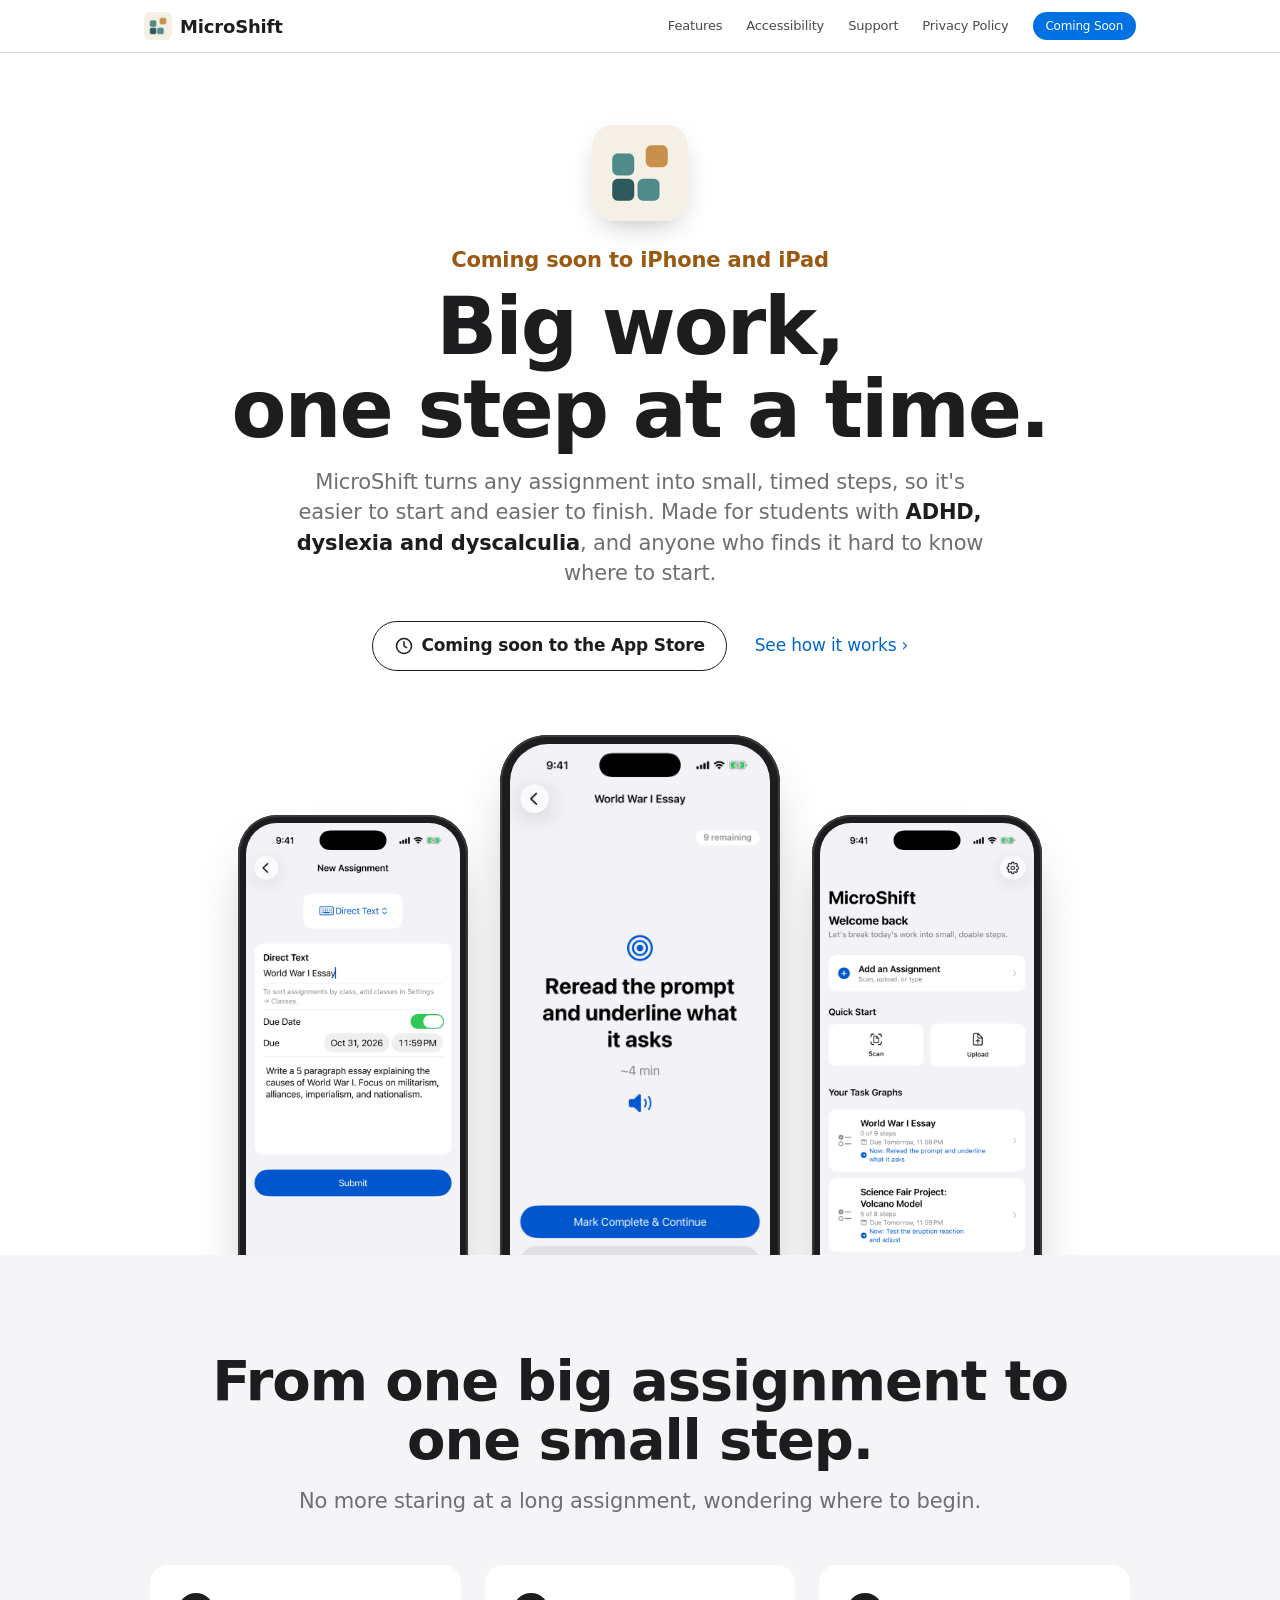
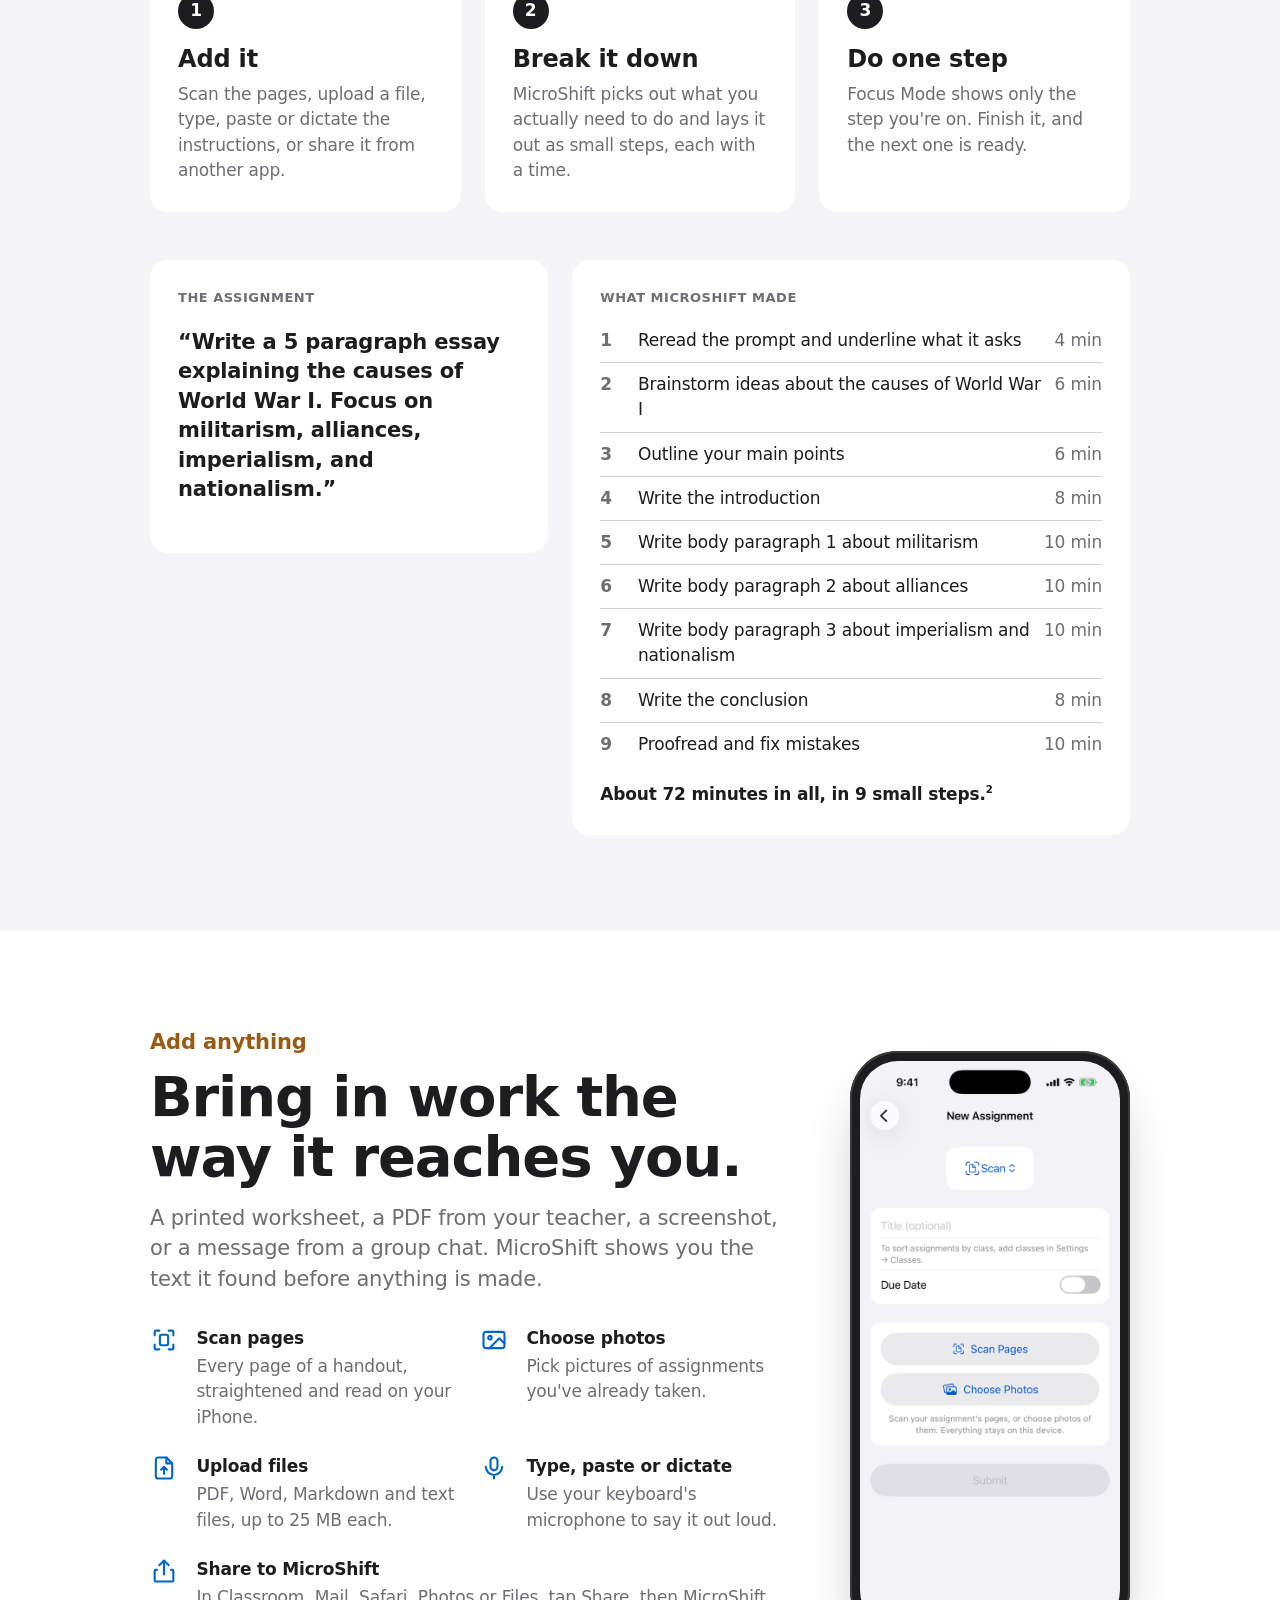
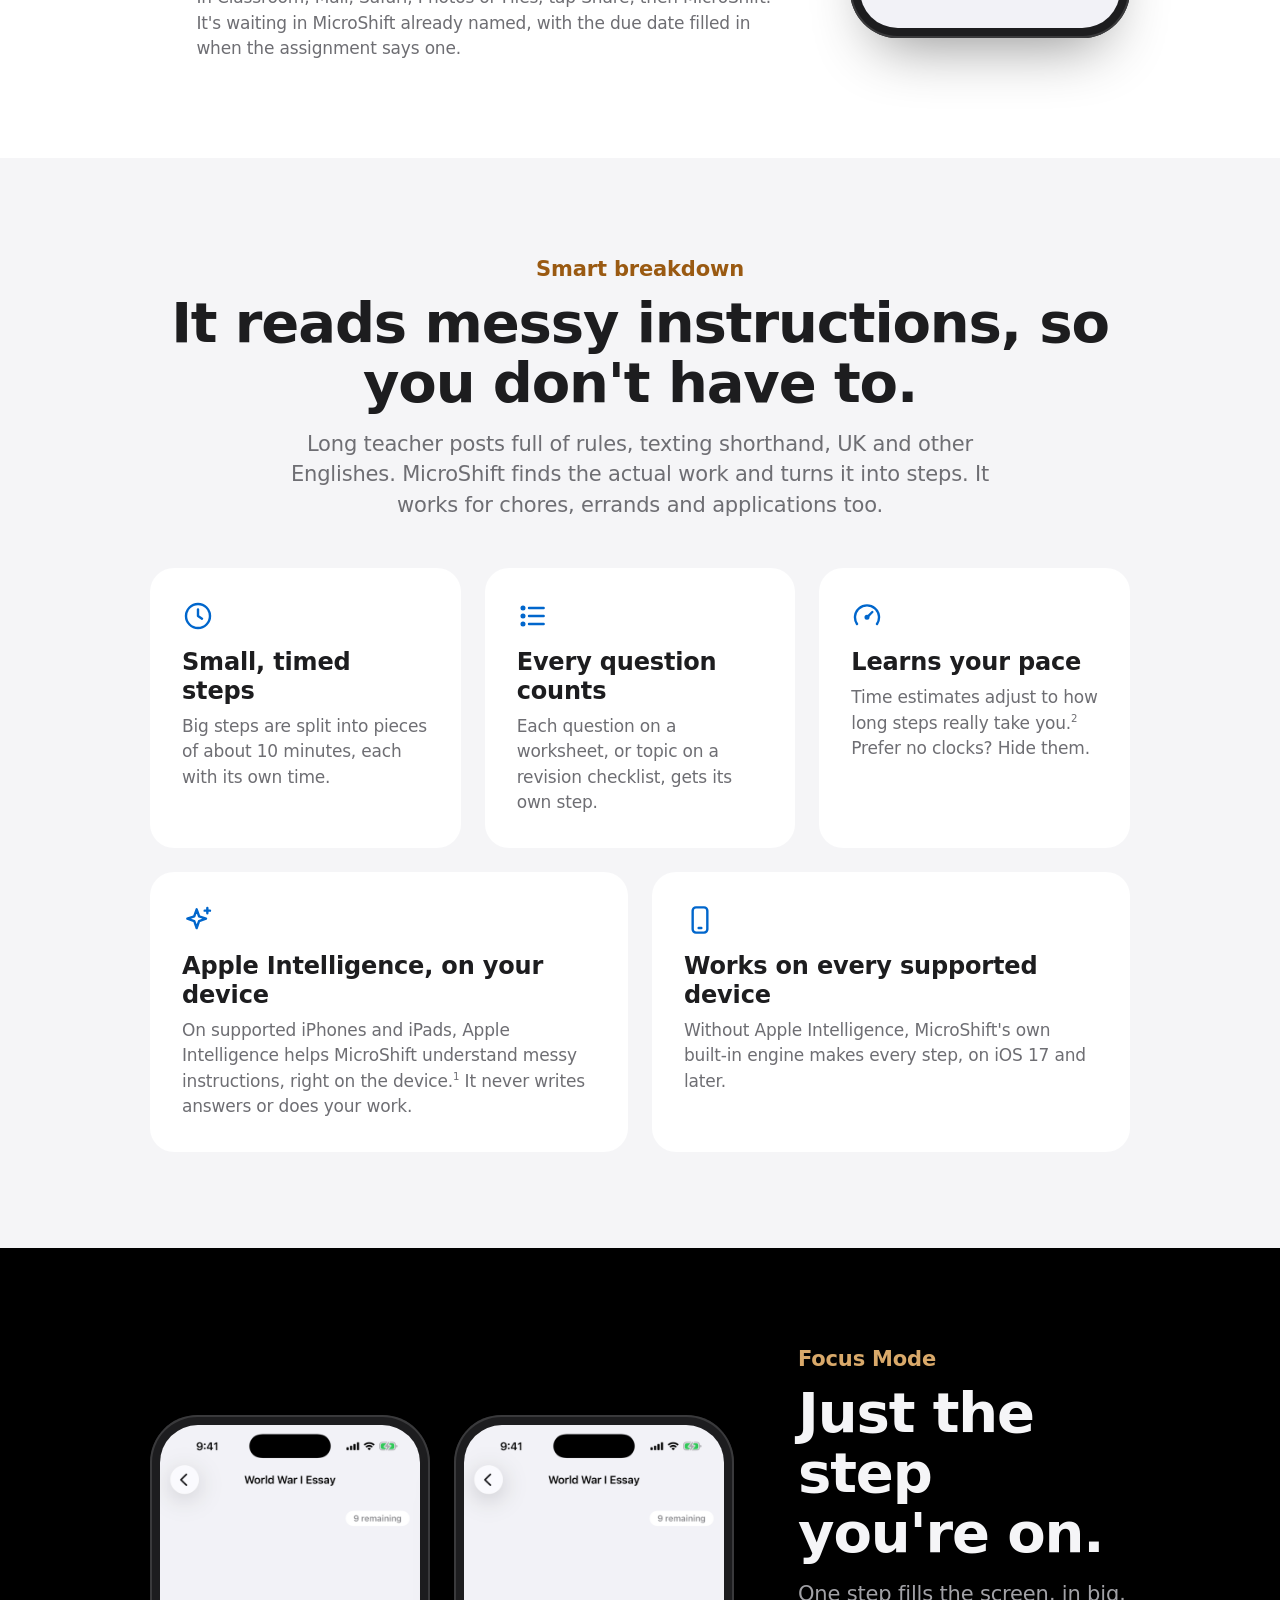
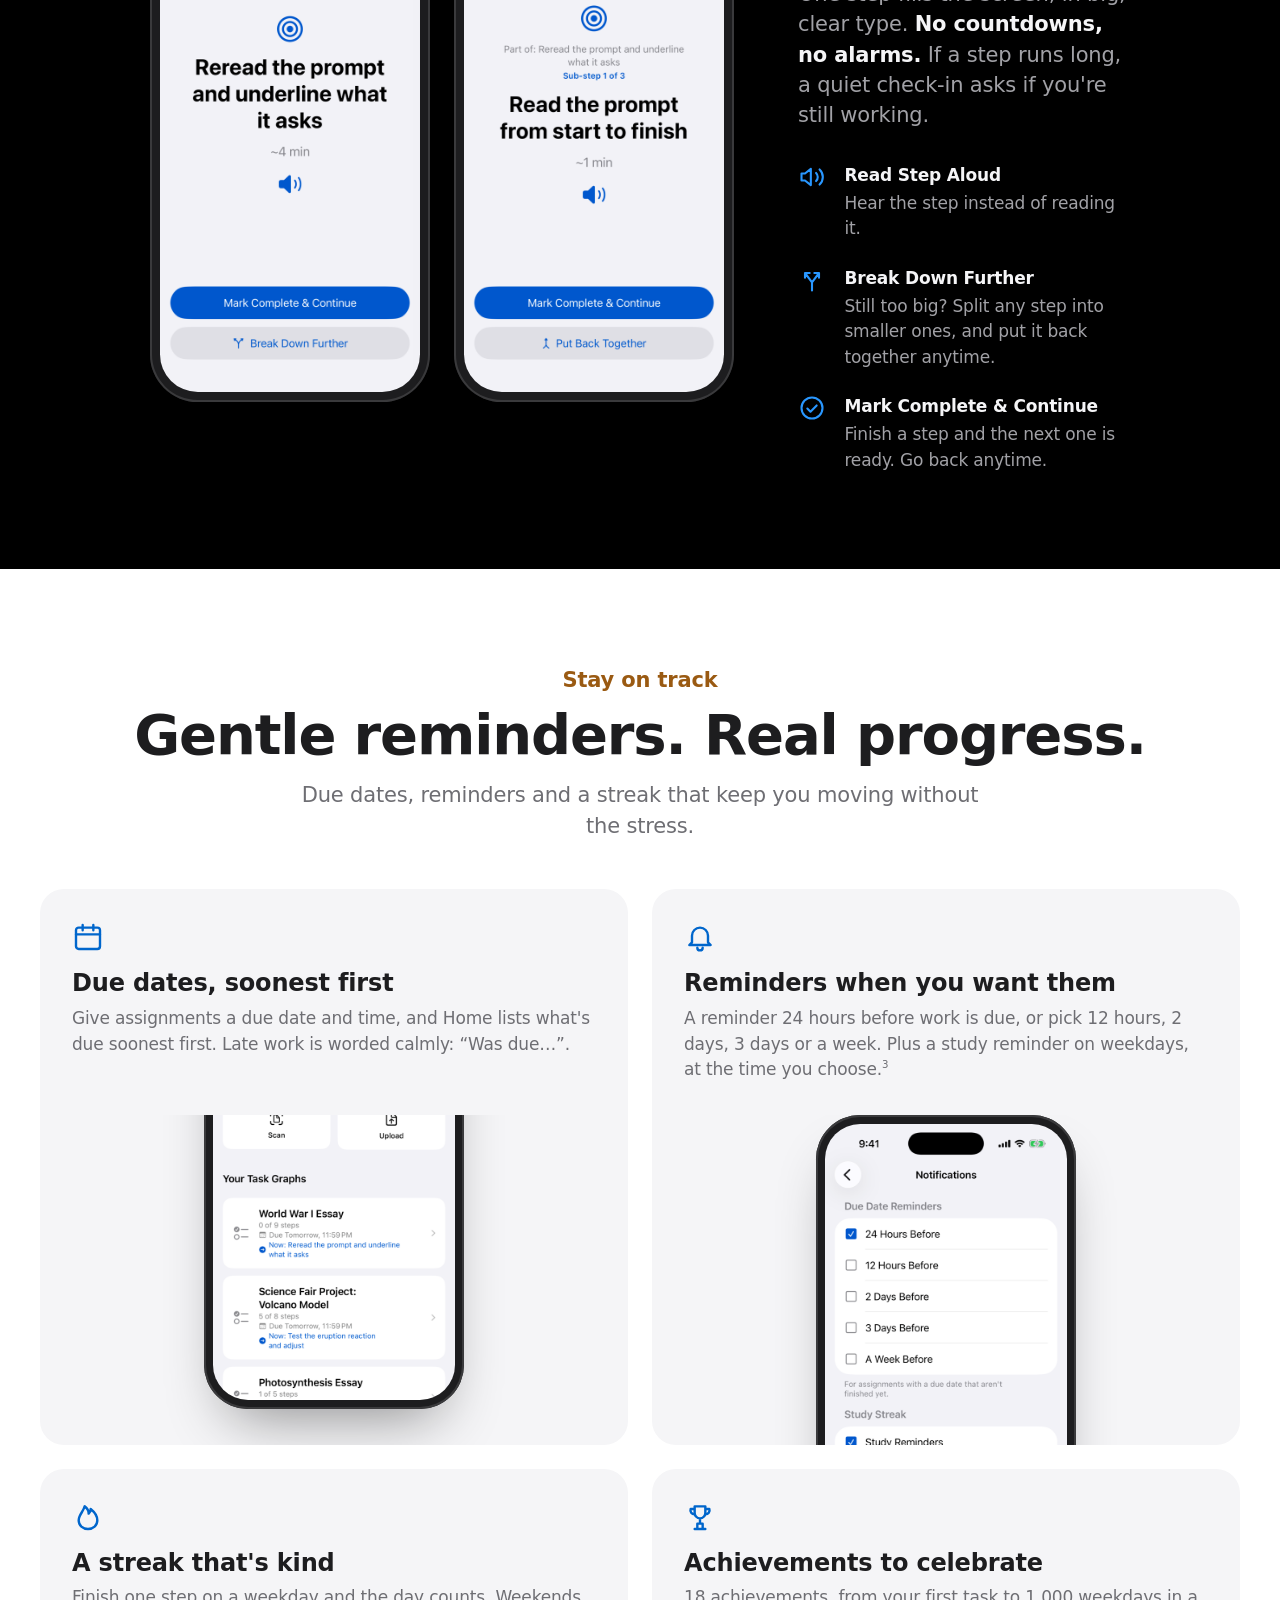
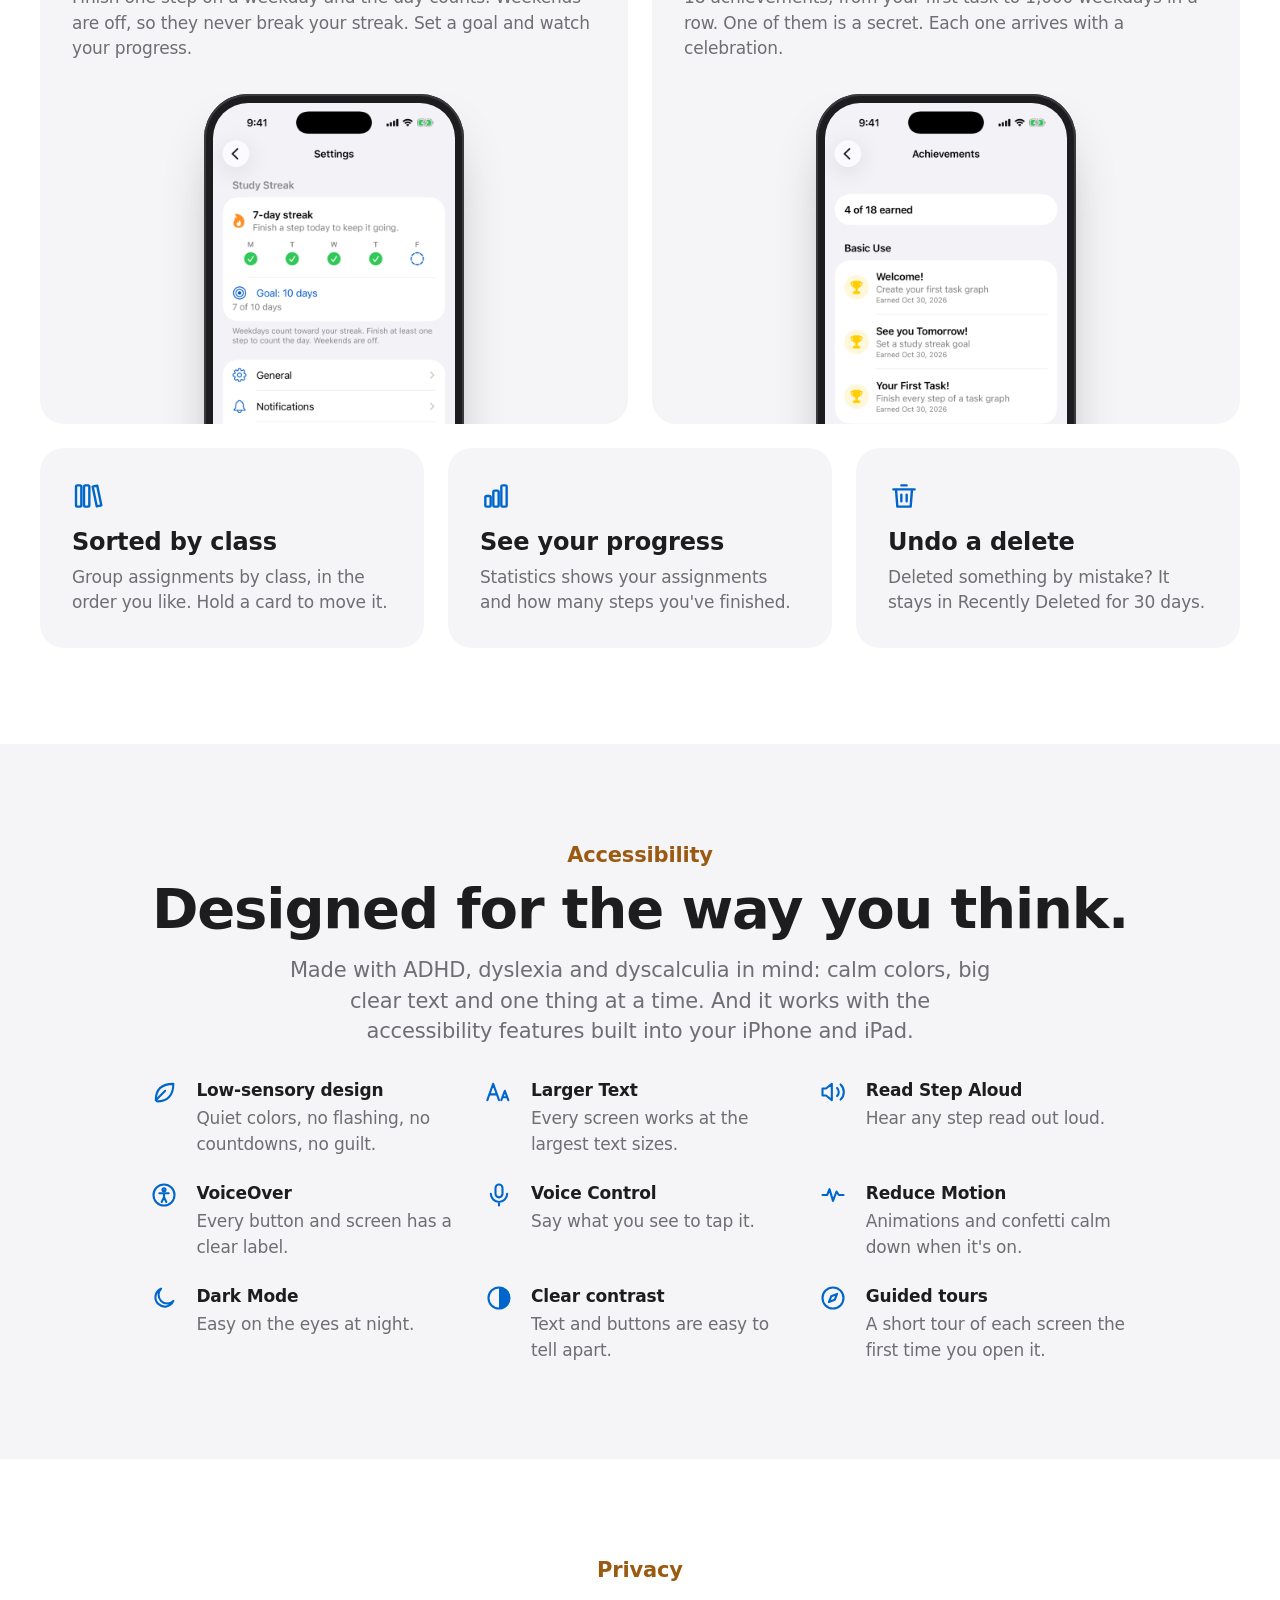
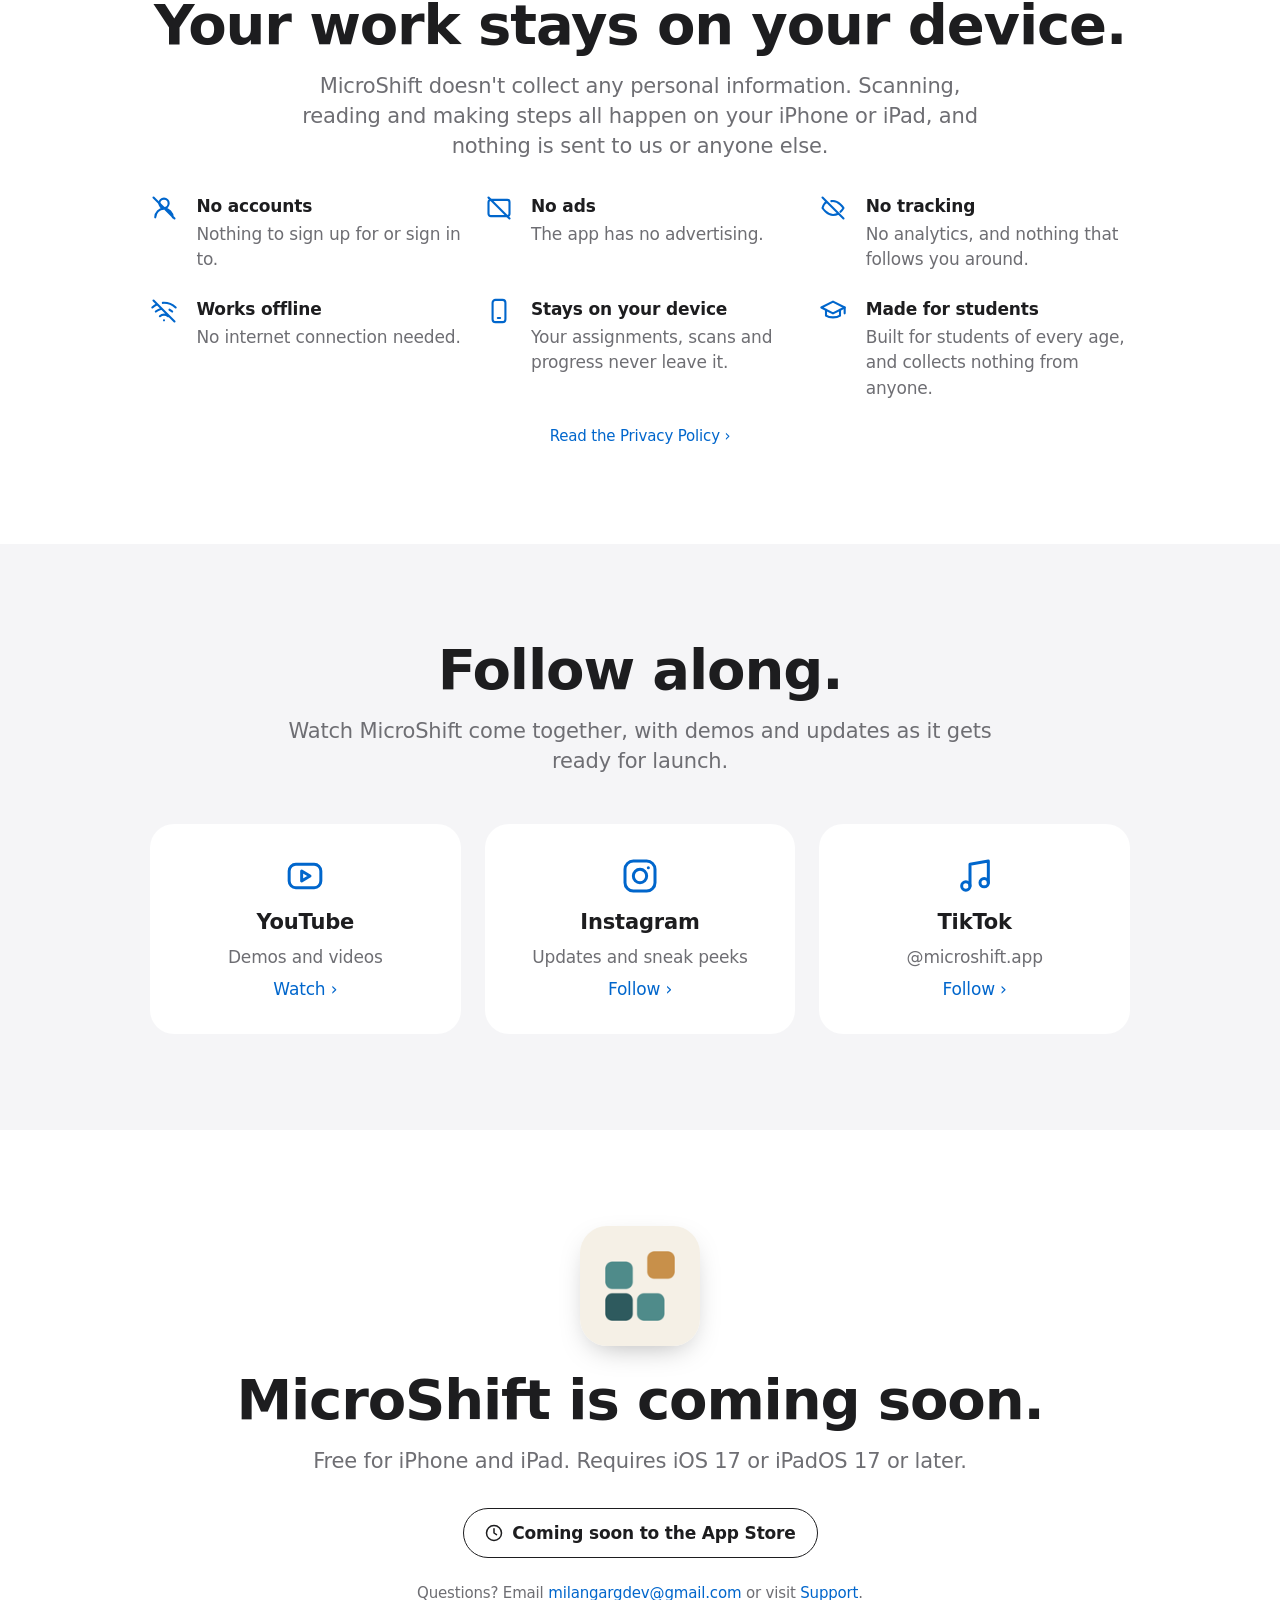
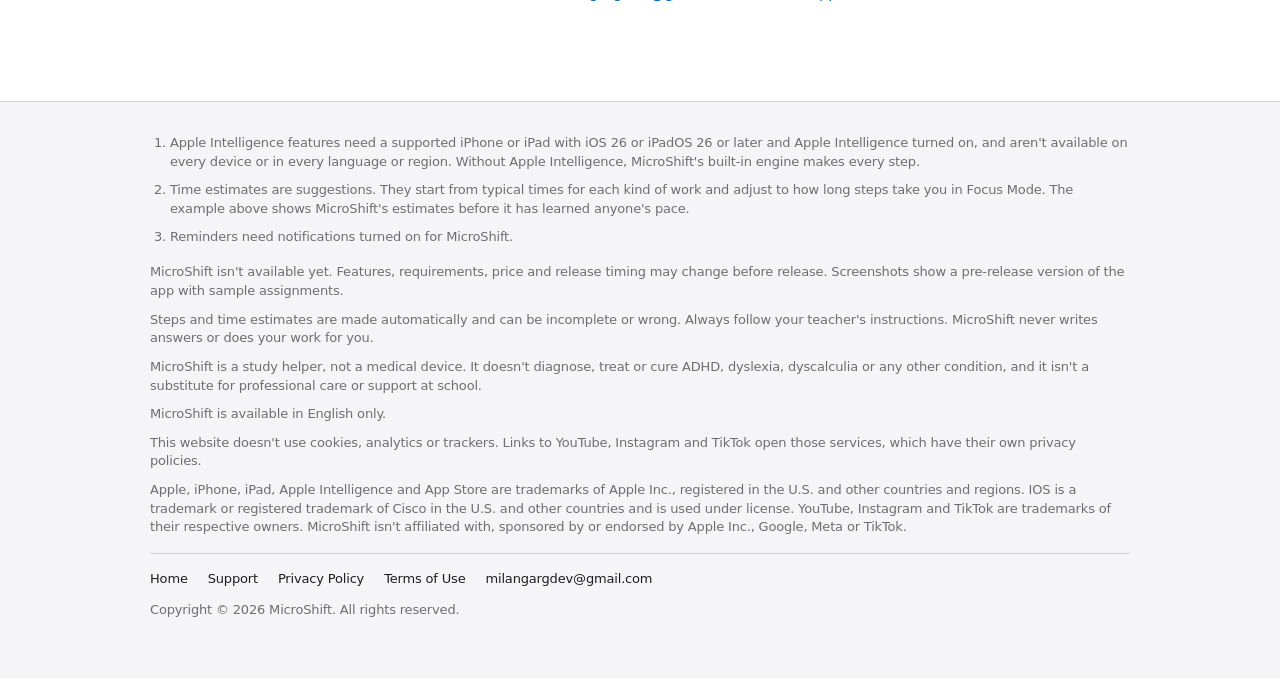
==== commit af985d74: "Describe Share to MicroShift The home page's "Add anything" and How it works mention sharing from ot" ====
--- a/index.html
+++ b/index.html
@@ -53,6 +53,7 @@
         <symbol id="i-camera" viewBox="0 0 24 24"><g fill="none" stroke="currentColor" stroke-width="1.8" stroke-linecap="round" stroke-linejoin="round"><rect x="3" y="3" width="18" height="18" rx="5"/><circle cx="12" cy="12" r="4"/><path d="M17 7h.01"/></g></symbol>
         <symbol id="i-note" viewBox="0 0 24 24"><g fill="none" stroke="currentColor" stroke-width="1.8" stroke-linecap="round" stroke-linejoin="round"><path d="M9 18V5l11-2v13"/><circle cx="6.5" cy="18" r="2.5"/><circle cx="17.5" cy="16" r="2.5"/></g></symbol>
         <symbol id="i-mail" viewBox="0 0 24 24"><g fill="none" stroke="currentColor" stroke-width="1.8" stroke-linecap="round" stroke-linejoin="round"><rect x="3" y="5" width="18" height="14" rx="2"/><path d="m3 7 9 6 9-6"/></g></symbol>
+        <symbol id="i-share" viewBox="0 0 24 24"><g fill="none" stroke="currentColor" stroke-width="1.8" stroke-linecap="round" stroke-linejoin="round"><path d="M12 3v12M8 7l4-4 4 4"/><path d="M6 11H5a1 1 0 0 0-1 1v8a1 1 0 0 0 1 1h14a1 1 0 0 0 1-1v-8a1 1 0 0 0-1-1h-1"/></g></symbol>
         <symbol id="i-soon" viewBox="0 0 24 24"><g fill="none" stroke="currentColor" stroke-width="1.8" stroke-linecap="round" stroke-linejoin="round"><circle cx="12" cy="12" r="9"/><path d="M12 7v5l3 2"/></g></symbol>
     </svg>
 
@@ -127,7 +128,8 @@
                     <div class="step-card">
                         <span class="step-number" aria-hidden="true">1</span>
                         <h3>Add it</h3>
-                        <p>Scan the pages, upload a file, or type, paste or dictate the instructions.</p>
+                        <p>Scan the pages, upload a file, type, paste or dictate the instructions, or share it from
+                            another app.</p>
                     </div>
                     <div class="step-card">
                         <span class="step-number" aria-hidden="true">2</span>
@@ -186,6 +188,9 @@
                             <span>PDF, Word, Markdown and text files, up to 25 MB each.</span></li>
                         <li><svg aria-hidden="true"><use href="#i-mic"/></svg><strong>Type, paste or dictate</strong>
                             <span>Use your keyboard's microphone to say it out loud.</span></li>
+                        <li class="wide"><svg aria-hidden="true"><use href="#i-share"/></svg><strong>Share to MicroShift</strong>
+                            <span>In Classroom, Mail, Safari, Photos or Files, tap Share, then MicroShift. It's waiting
+                                in MicroShift already named, with the due date filled in when the assignment says one.</span></li>
                     </ul>
                 </div>
                 <div class="feature-phones">
--- a/style.css
+++ b/style.css
@@ -571,6 +571,11 @@
     align-content: start;
 }
 
+/* A point that spans the whole row of a two- or three-column list. */
+.points li.wide {
+    grid-column: 1 / -1;
+}
+
 .points svg {
     width: 28px;
     height: 28px;
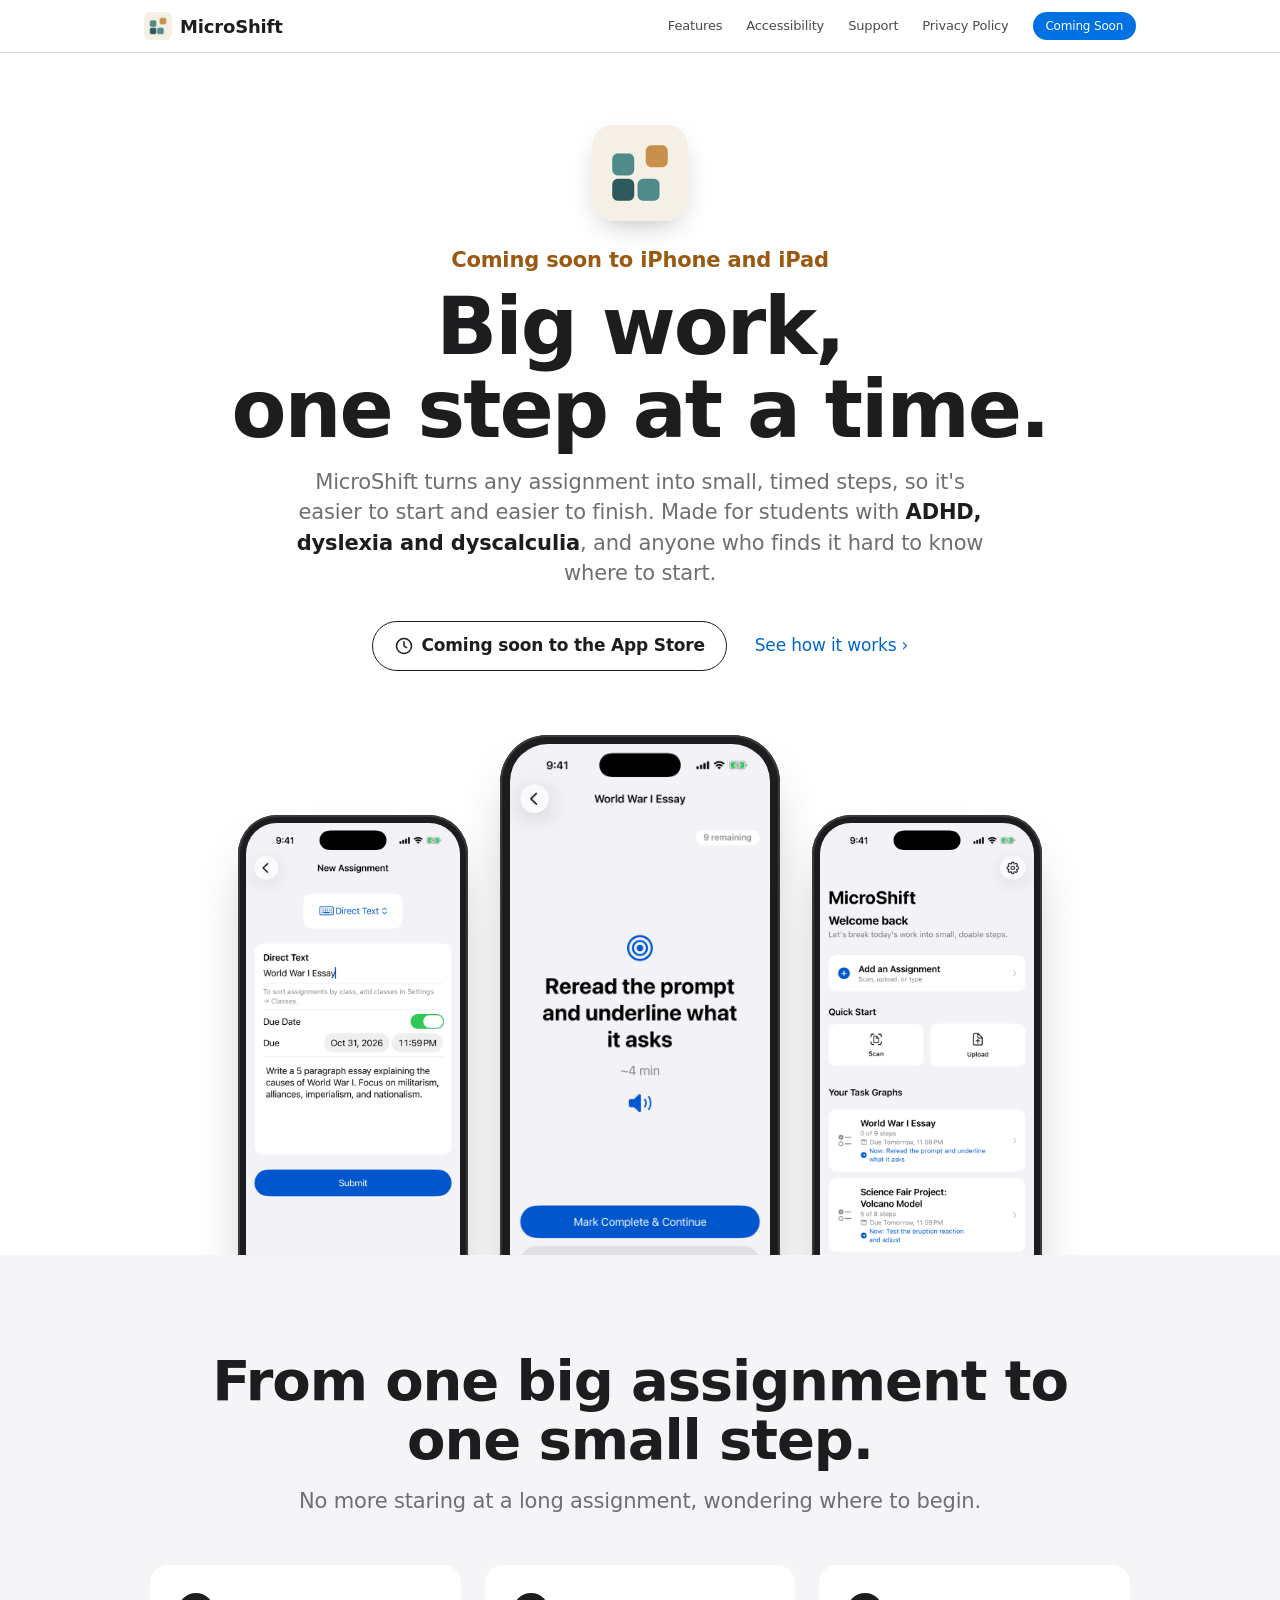
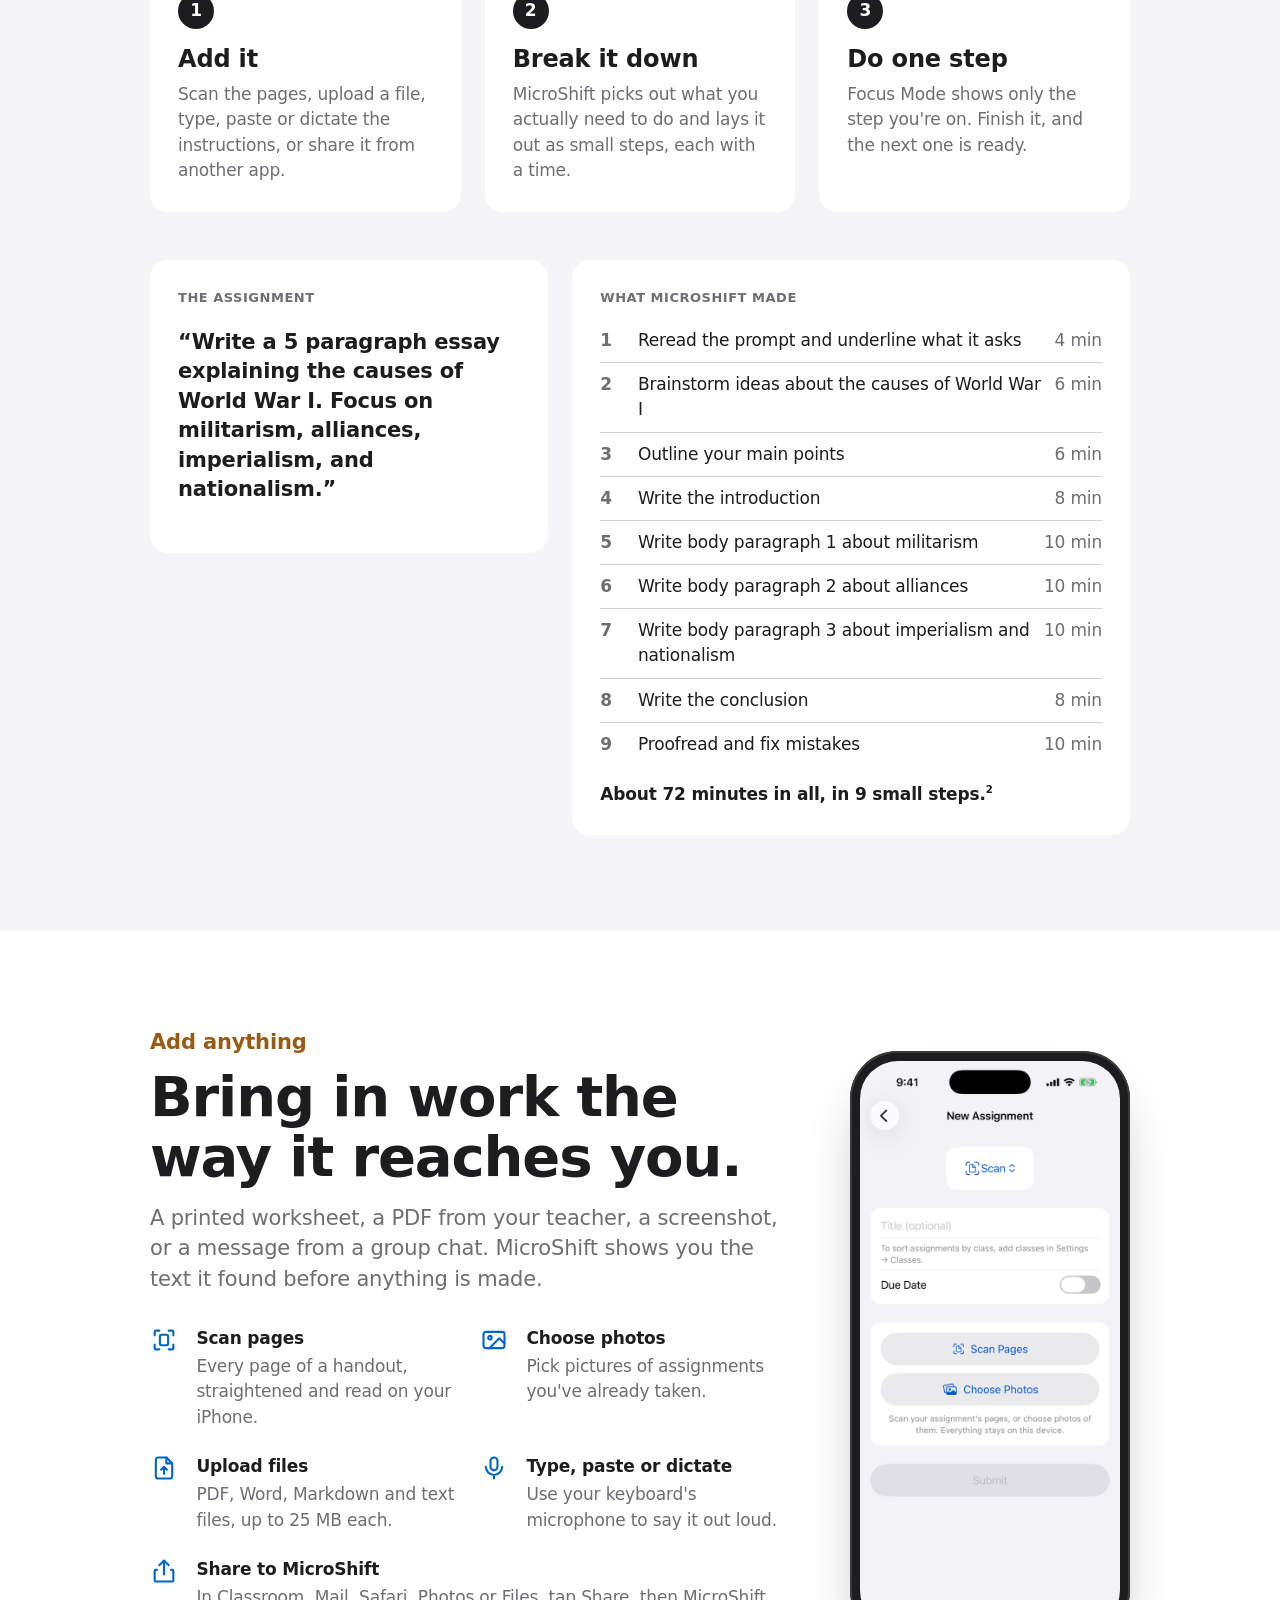
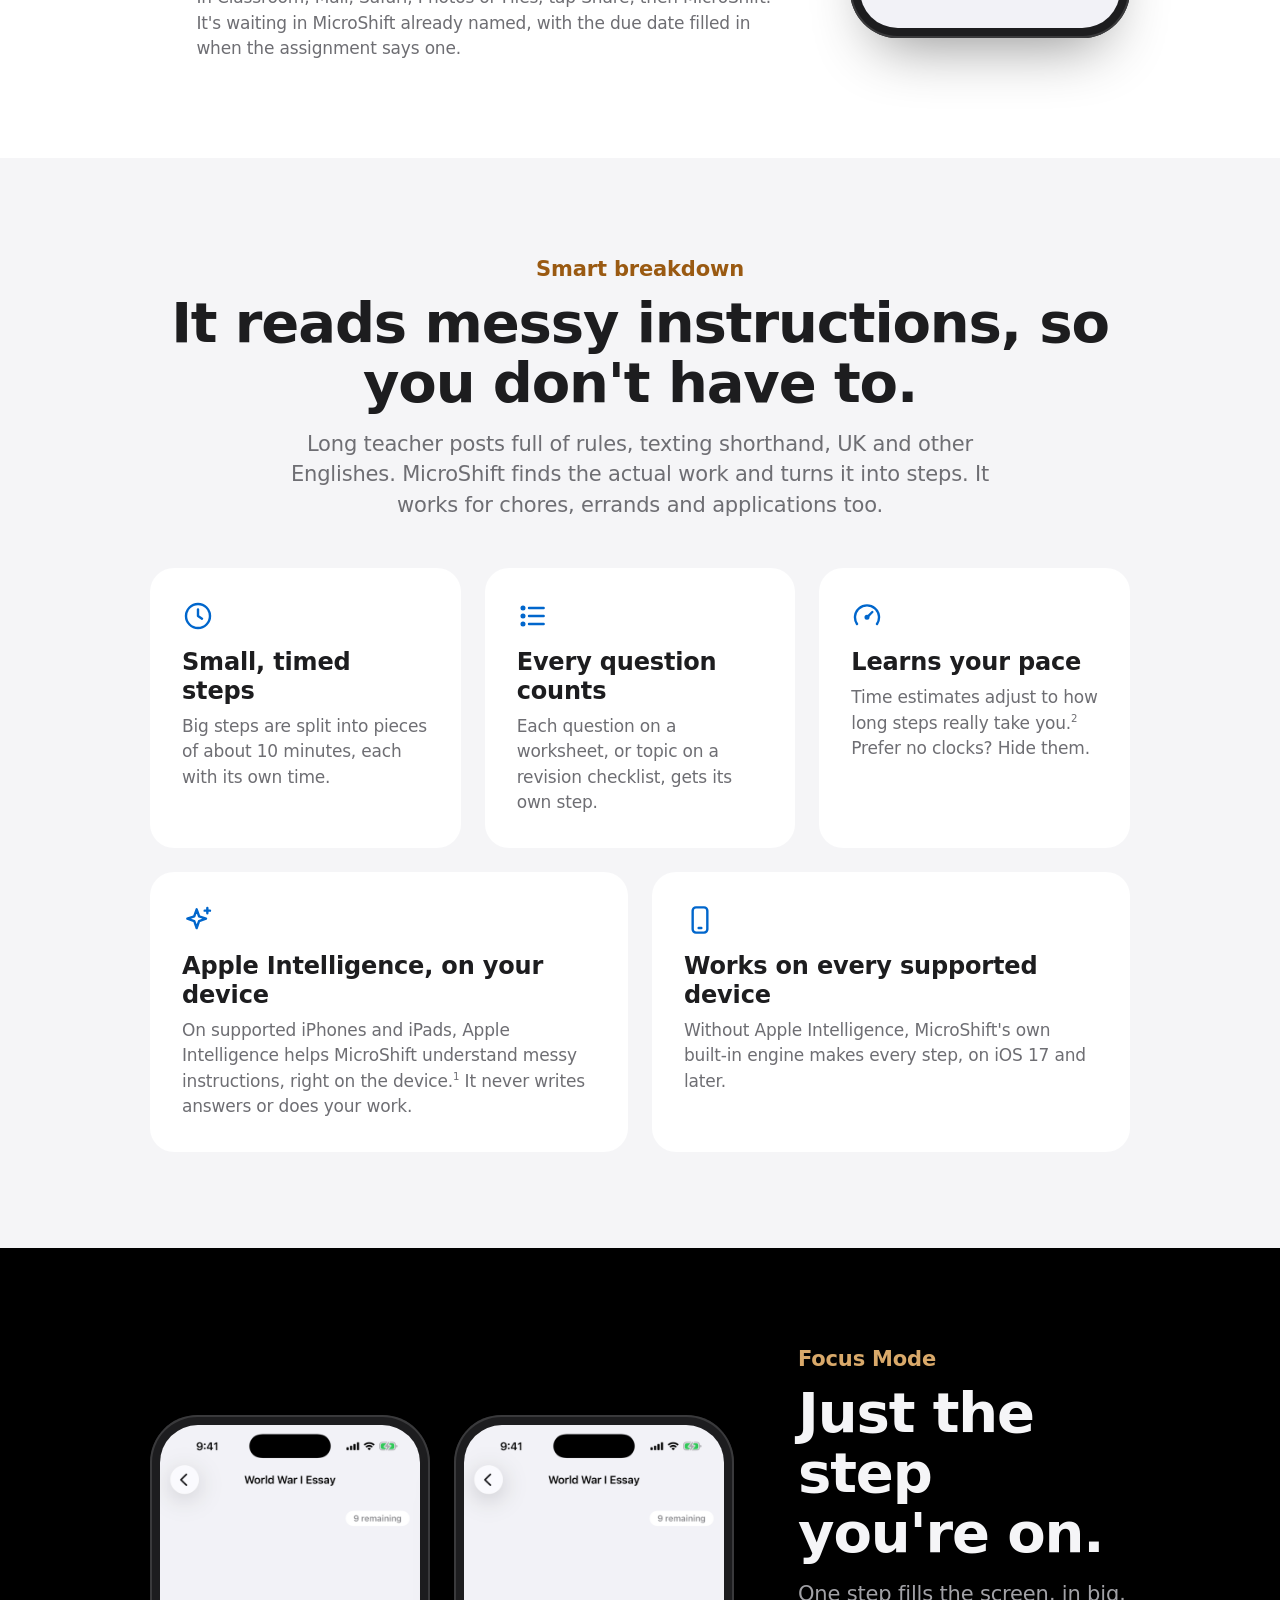
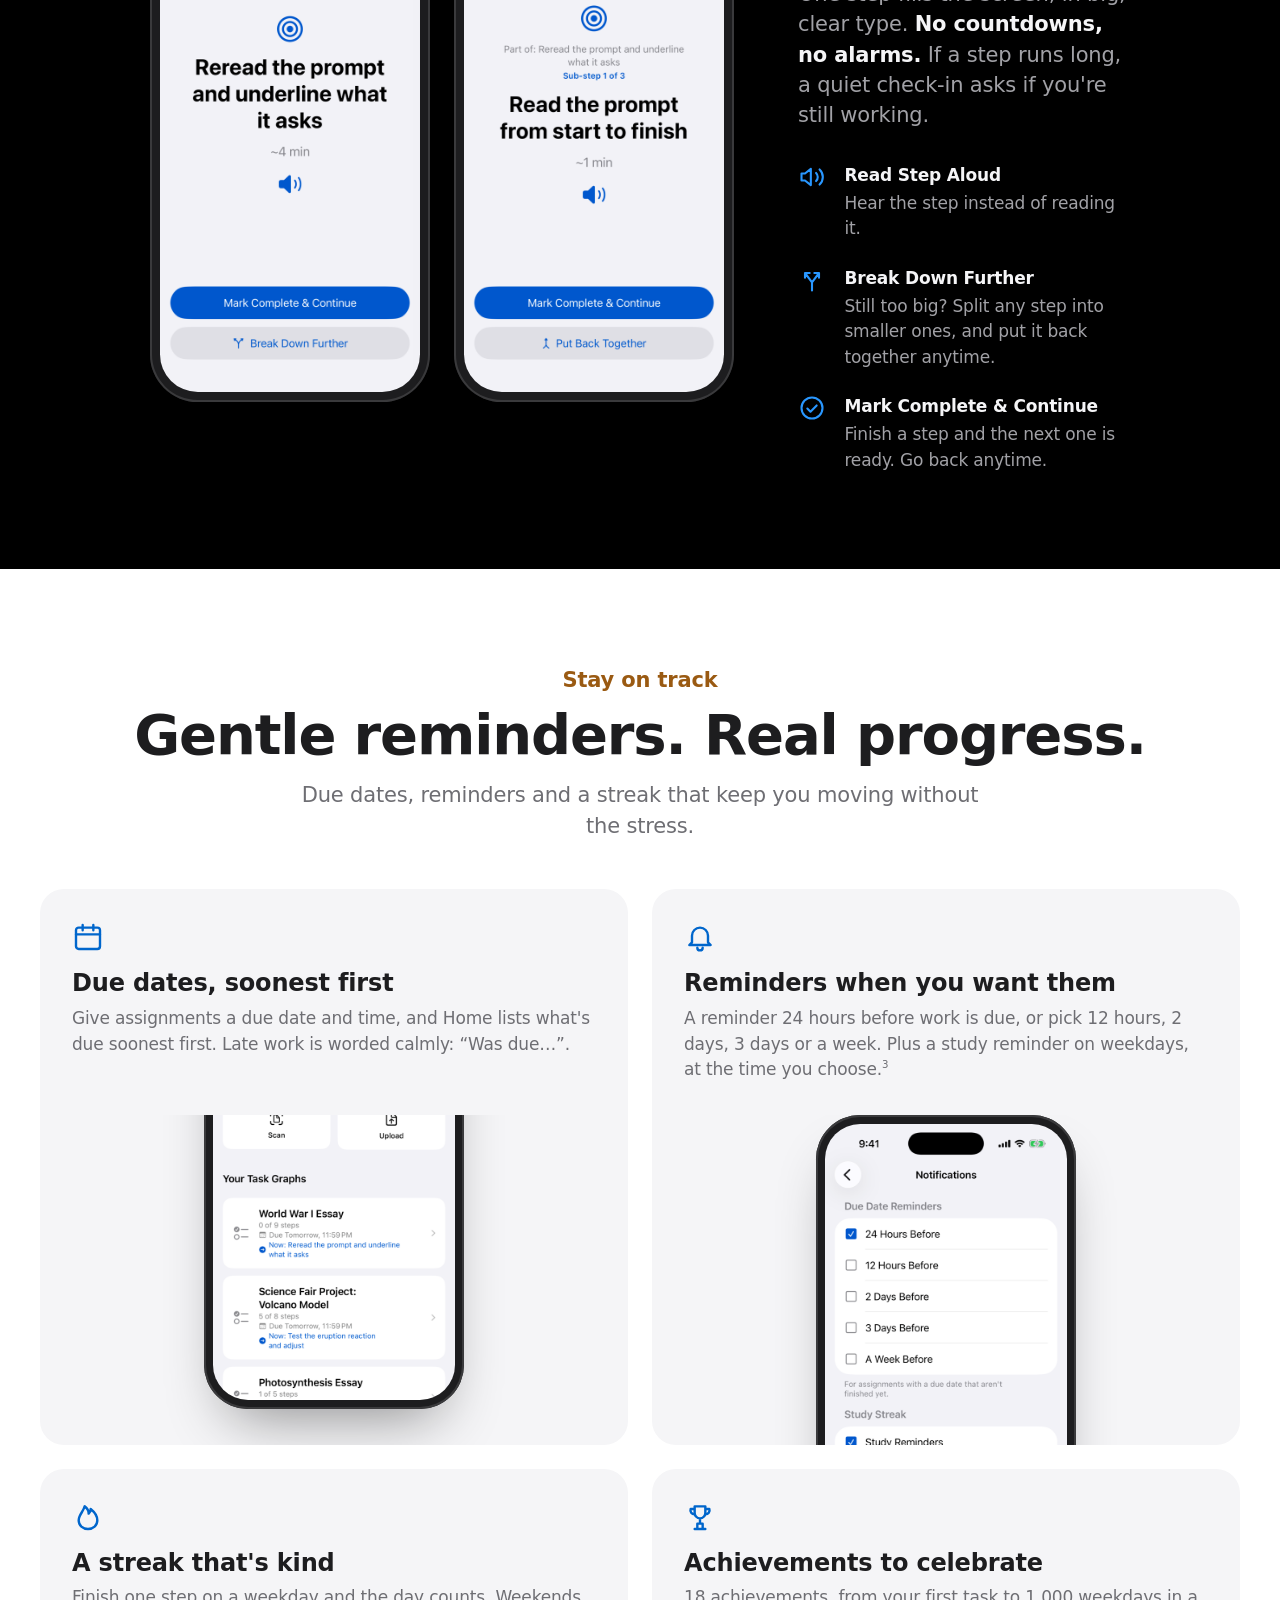
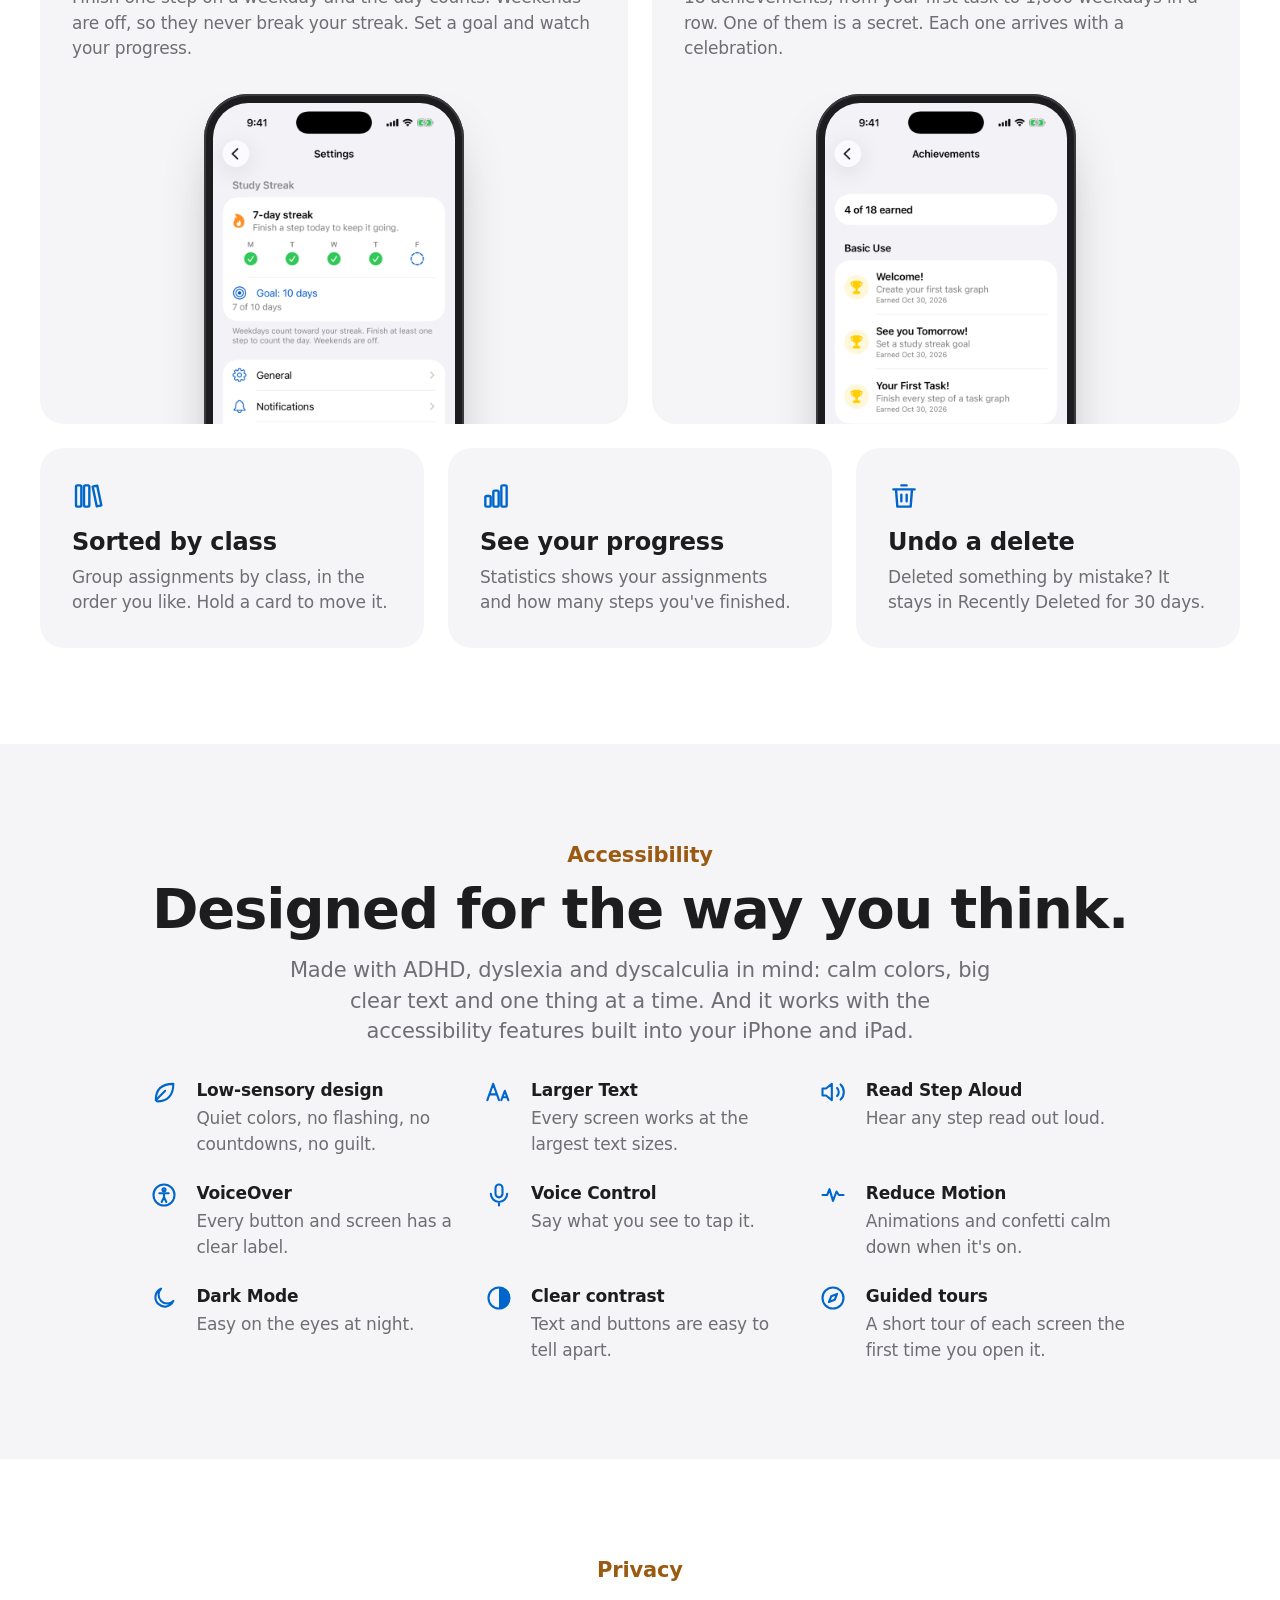
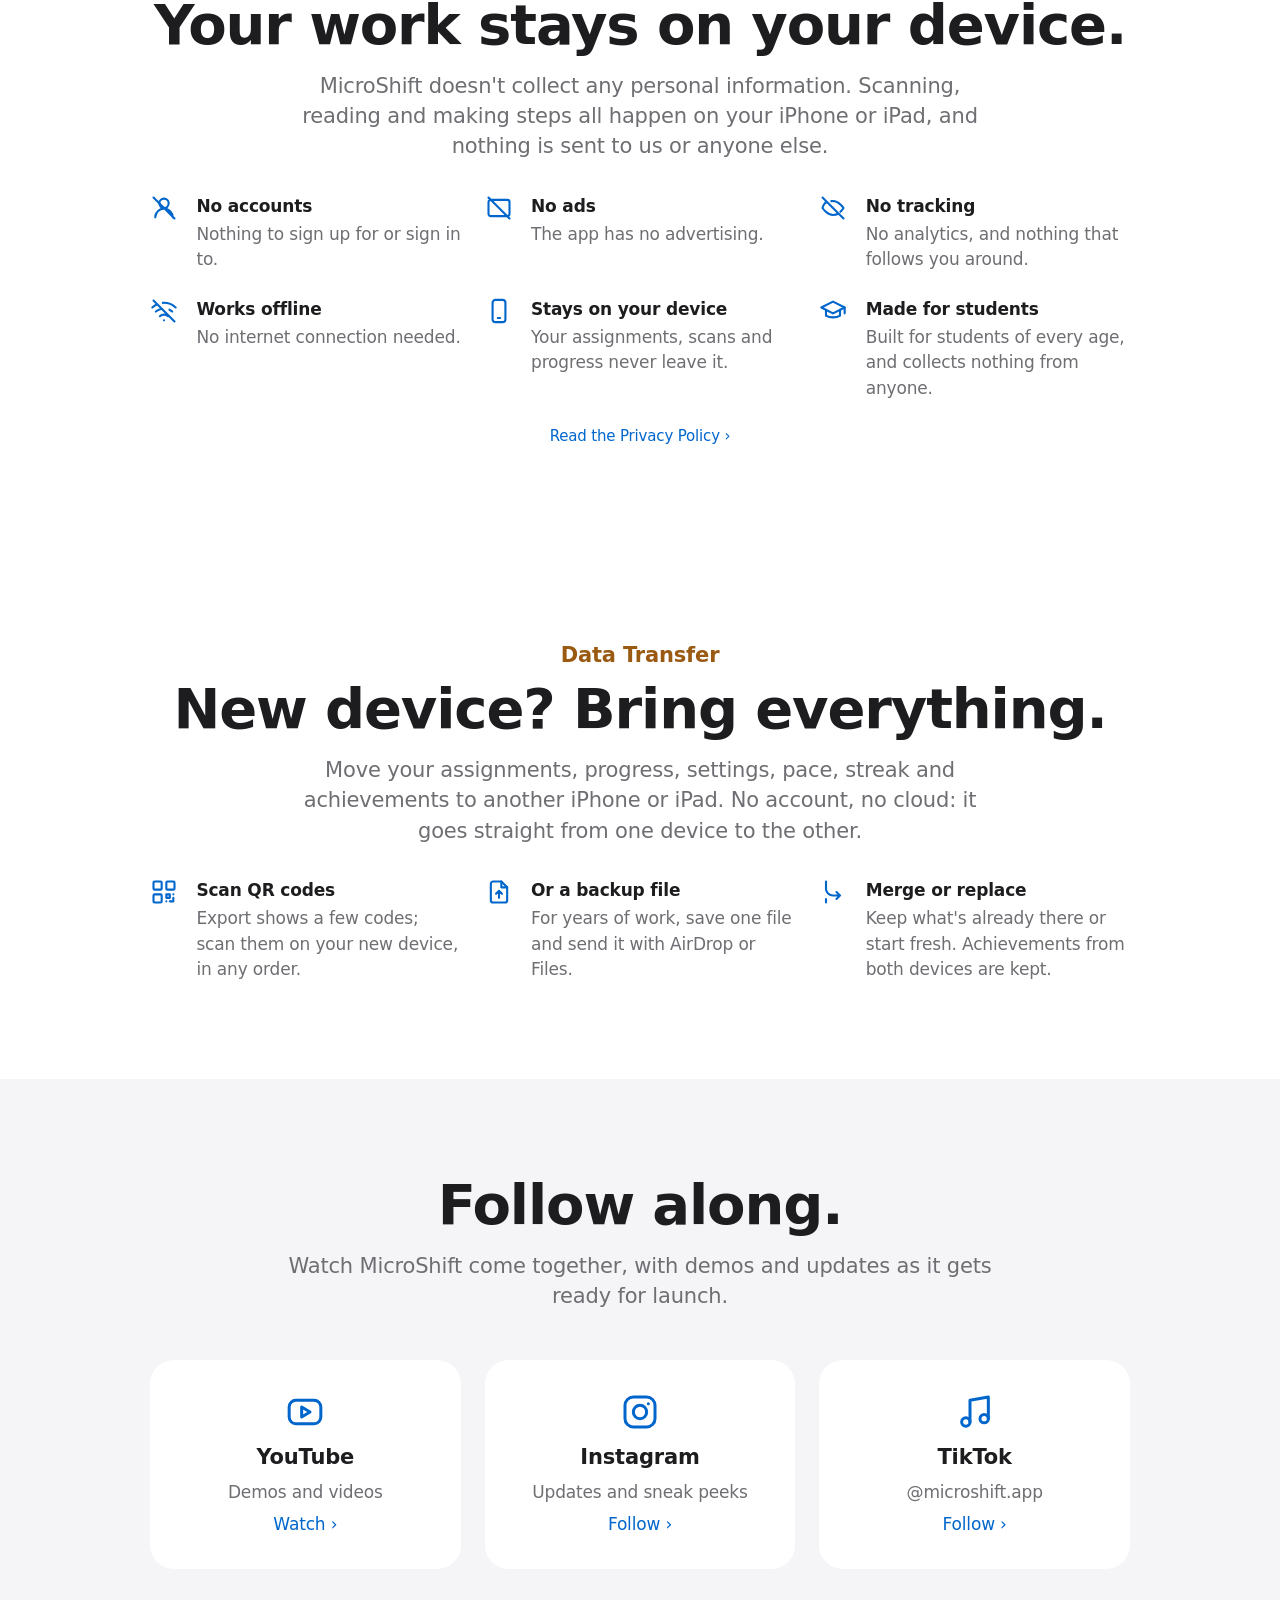
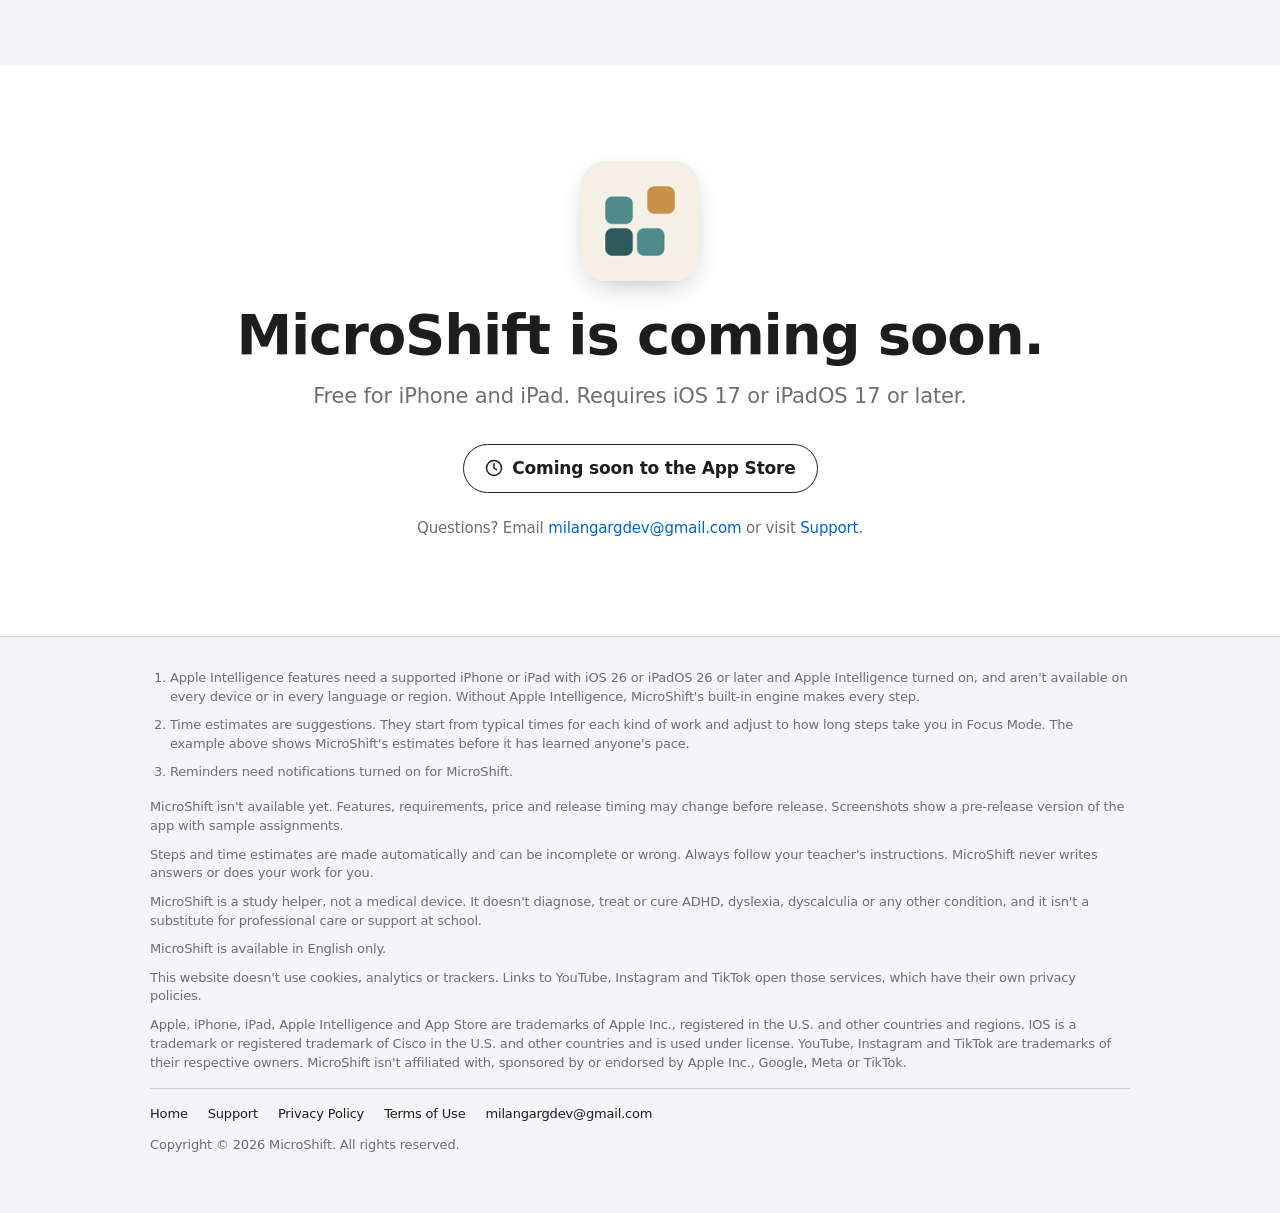
==== commit ccb392a6: "Add Data Transfer to the home page, Support and Privacy Policy A Data Transfer section low on the ho" ====
--- a/index.html
+++ b/index.html
@@ -54,6 +54,8 @@
         <symbol id="i-note" viewBox="0 0 24 24"><g fill="none" stroke="currentColor" stroke-width="1.8" stroke-linecap="round" stroke-linejoin="round"><path d="M9 18V5l11-2v13"/><circle cx="6.5" cy="18" r="2.5"/><circle cx="17.5" cy="16" r="2.5"/></g></symbol>
         <symbol id="i-mail" viewBox="0 0 24 24"><g fill="none" stroke="currentColor" stroke-width="1.8" stroke-linecap="round" stroke-linejoin="round"><rect x="3" y="5" width="18" height="14" rx="2"/><path d="m3 7 9 6 9-6"/></g></symbol>
         <symbol id="i-share" viewBox="0 0 24 24"><g fill="none" stroke="currentColor" stroke-width="1.8" stroke-linecap="round" stroke-linejoin="round"><path d="M12 3v12M8 7l4-4 4 4"/><path d="M6 11H5a1 1 0 0 0-1 1v8a1 1 0 0 0 1 1h14a1 1 0 0 0 1-1v-8a1 1 0 0 0-1-1h-1"/></g></symbol>
+        <symbol id="i-qr" viewBox="0 0 24 24"><g fill="none" stroke="currentColor" stroke-width="1.8" stroke-linecap="round" stroke-linejoin="round"><rect x="3" y="3" width="7" height="7" rx="1"/><rect x="14" y="3" width="7" height="7" rx="1"/><rect x="3" y="14" width="7" height="7" rx="1"/><path d="M14 14h3v3h-3zM20 14v.01M14 20h.01M17 20h3v-3"/></g></symbol>
+        <symbol id="i-merge" viewBox="0 0 24 24"><g fill="none" stroke="currentColor" stroke-width="1.8" stroke-linecap="round" stroke-linejoin="round"><path d="M6 3v6a6 6 0 0 0 6 6h6M18 15l-3-3M18 15l-3 3M6 21v-3"/></g></symbol>
         <symbol id="i-soon" viewBox="0 0 24 24"><g fill="none" stroke="currentColor" stroke-width="1.8" stroke-linecap="round" stroke-linejoin="round"><circle cx="12" cy="12" r="9"/><path d="M12 7v5l3 2"/></g></symbol>
     </svg>
 
@@ -401,6 +403,24 @@
                         <span>Built for students of every age, and collects nothing from anyone.</span></li>
                 </ul>
                 <p class="fine"><a class="more" href="privacy.html">Read the Privacy Policy</a></p>
+            </div>
+        </section>
+
+        <!-- ===== Data Transfer ===== -->
+        <section class="section center" id="data-transfer" aria-labelledby="transfer-title">
+            <div class="wrap">
+                <p class="eyebrow">Data Transfer</p>
+                <h2 class="headline" id="transfer-title">New device? Bring everything.</h2>
+                <p class="intro">Move your assignments, progress, settings, pace, streak and achievements to another
+                    iPhone or iPad. No account, no cloud: it goes straight from one device to the other.</p>
+                <ul class="points three">
+                    <li><svg aria-hidden="true"><use href="#i-qr"/></svg><strong>Scan QR codes</strong>
+                        <span>Export shows a few codes; scan them on your new device, in any order.</span></li>
+                    <li><svg aria-hidden="true"><use href="#i-file"/></svg><strong>Or a backup file</strong>
+                        <span>For years of work, save one file and send it with AirDrop or Files.</span></li>
+                    <li><svg aria-hidden="true"><use href="#i-merge"/></svg><strong>Merge or replace</strong>
+                        <span>Keep what's already there or start fresh. Achievements from both devices are kept.</span></li>
+                </ul>
             </div>
         </section>
 
